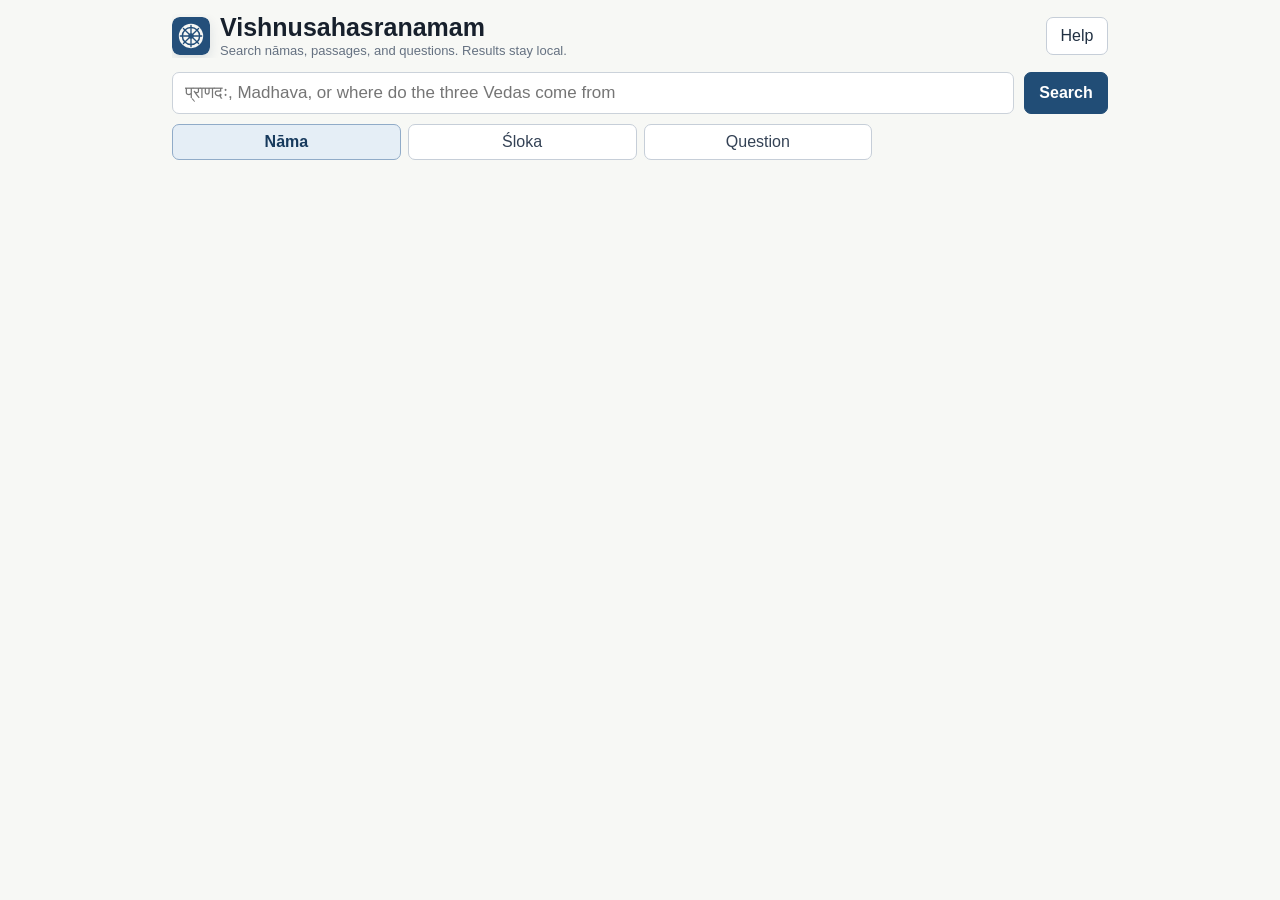
==== docs/index.html @ cf62c4d8 "Remove entry prefix from results" ====
<!doctype html>
<html lang="en">
  <head>
    <meta charset="utf-8">
    <meta name="viewport" content="width=device-width, initial-scale=1, viewport-fit=cover">
    <meta name="theme-color" content="#244f7a">
    <meta name="apple-mobile-web-app-capable" content="yes">
    <meta name="apple-mobile-web-app-title" content="Vishnu">
    <meta name="apple-mobile-web-app-status-bar-style" content="default">
    <title>Vishnusahasranamam</title>
    <link rel="manifest" href="manifest.webmanifest?v=13">
    <link rel="icon" href="icon.svg" type="image/svg+xml">
    <link rel="apple-touch-icon" href="icon.svg">
    <link rel="stylesheet" href="styles.css?v=13">
  </head>
  <body>
    <main class="app-shell">
      <header class="topbar">
        <div class="brand">
          <img class="brand-icon" src="icon.svg" alt="">
          <div>
            <h1>Vishnusahasranamam</h1>
            <p>Search nāmas, passages, and questions. Results stay local.</p>
          </div>
        </div>
        <button class="ghost-button" id="helpButton" type="button">Help</button>
      </header>

      <section class="search-panel" aria-label="Search">
        <div class="query-row">
          <input id="queryInput" autocomplete="off" autocapitalize="none" placeholder="प्राणदः, Madhava, or where do the three Vedas come from">
          <button class="primary-button" id="searchButton" type="button">Search</button>
        </div>

        <div class="mode-row" role="radiogroup" aria-label="Search mode">
          <button class="mode-button active" type="button" data-mode="entry" aria-pressed="true">Nāma</button>
          <button class="mode-button" type="button" data-mode="sloka" aria-pressed="false">Śloka</button>
          <button class="mode-button" type="button" data-mode="answer" aria-pressed="false">Question</button>
        </div>
      </section>

      <section class="result-panel" aria-label="Result">
        <div id="output" class="output" aria-live="polite"></div>
      </section>

      <footer class="actionbar">
        <button id="copyButton" type="button">Copy</button>
        <button id="clearButton" type="button">Clear</button>
        <span id="status" class="status">Loading...</span>
      </footer>
    </main>

    <dialog id="helpDialog" class="help-dialog">
      <h2>Search Options</h2>
      <dl>
        <dt>Nāma</dt>
        <dd>Best for one of the 1000 names. It returns the complete verified entry.</dd>
        <dt>Śloka</dt>
        <dd>Best for a śloka number from 1 to 108. Type 78 or śloka 78.</dd>
        <dt>Question</dt>
        <dd>Best for a simple question. It gives a short answer when the matching passage is strong enough.</dd>
      </dl>
      <button id="closeHelpButton" type="button">Close</button>
    </dialog>

    <script src="app.js?v=13"></script>
  </body>
</html>
---- docs/styles.css ----
:root {
  color-scheme: light;
  --bg: #f7f8f5;
  --ink: #17202c;
  --muted: #657181;
  --line: #cbd2da;
  --line-soft: #dce1e6;
  --panel: #ffffff;
  --accent: #214d76;
  --accent-dark: #173a5d;
  --accent-soft: #e5eef6;
  --success: #1e6f4f;
  --warning-bg: #fff5dc;
  --warning-line: #e5c36f;
}

* {
  box-sizing: border-box;
}

html,
body {
  margin: 0;
  min-height: 100%;
  overflow-x: hidden;
}

body {
  width: 100%;
  overflow-x: hidden;
  background: var(--bg);
  color: var(--ink);
  font-family: "Avenir Next", -apple-system, BlinkMacSystemFont, "Segoe UI", sans-serif;
}

button,
input {
  font: inherit;
}

.app-shell {
  width: min(980px, 100%);
  max-width: 100vw;
  min-height: 100dvh;
  margin: 0 auto;
  overflow-x: hidden;
  padding: max(14px, env(safe-area-inset-top)) 22px max(14px, env(safe-area-inset-bottom));
  display: grid;
  grid-template-rows: auto auto 1fr auto;
  gap: 12px;
}

.topbar,
.actionbar,
.query-row,
.mode-row {
  display: flex;
  align-items: center;
  gap: 10px;
}

.topbar {
  justify-content: space-between;
  padding-bottom: 2px;
}

.brand {
  display: flex;
  align-items: center;
  gap: 10px;
  min-width: 0;
  overflow: hidden;
}

.brand-icon {
  width: 38px;
  height: 38px;
  flex: 0 0 auto;
  border-radius: 8px;
  box-shadow: 0 4px 12px rgb(23 51 82 / 0.12);
}

h1 {
  margin: 0;
  color: var(--ink);
  font-size: 25px;
  line-height: 1.05;
  letter-spacing: 0;
  overflow: hidden;
  text-overflow: ellipsis;
  white-space: nowrap;
}

.brand p {
  margin: 3px 0 0;
  color: var(--muted);
  font-size: 13px;
}

.search-panel,
.result-panel {
  display: grid;
  gap: 10px;
}

.query-row {
  align-items: stretch;
}

#queryInput {
  min-width: 0;
  width: 100%;
  min-height: 42px;
  border: 1px solid var(--line);
  border-radius: 7px;
  background: var(--panel);
  color: var(--ink);
  padding: 9px 12px;
  font-family: "Arial Unicode MS", "Noto Sans Devanagari", "Devanagari Sangam MN", sans-serif;
  font-size: 17px;
}

#queryInput:focus {
  border-color: #275d8e;
  box-shadow: 0 0 0 3px rgb(39 93 142 / 0.13);
  outline: none;
}

button {
  min-height: 38px;
  border: 1px solid #c6ced8;
  border-radius: 7px;
  background: var(--panel);
  color: #213042;
  padding: 8px 13px;
  cursor: pointer;
  transition: background 140ms ease, border-color 140ms ease, color 140ms ease, box-shadow 140ms ease;
}

button:hover {
  background: #f0f3f6;
}

.primary-button {
  background: var(--accent);
  border-color: var(--accent);
  color: #ffffff;
  font-weight: 700;
  min-width: 84px;
}

.primary-button:hover {
  background: var(--accent-dark);
}

.ghost-button {
  min-width: 62px;
  padding-left: 12px;
  padding-right: 12px;
}

.mode-row {
  display: grid;
  grid-template-columns: repeat(4, minmax(0, 1fr));
  gap: 7px;
}

.mode-button {
  min-width: 0;
  min-height: 36px;
  padding: 7px 8px;
  color: #344255;
  text-align: center;
  white-space: nowrap;
}

.mode-button.active {
  background: var(--accent-soft);
  border-color: #90abc8;
  color: var(--accent-dark);
  font-weight: 700;
}

.result-panel {
  min-height: 0;
}

body:not(.has-result) .result-panel,
body:not(.has-result) .actionbar {
  display: none;
}

.output {
  min-width: 0;
  min-height: 320px;
  height: 100%;
  margin: 0;
  overflow: auto;
  border: 1px solid var(--line-soft);
  border-radius: 8px;
  background: var(--panel);
  padding: 18px;
  color: #18222f;
  font-family: "Avenir Next", -apple-system, BlinkMacSystemFont, "Segoe UI", "Noto Sans", sans-serif;
  font-size: 17px;
  line-height: 1.4;
  box-shadow: 0 4px 16px rgb(23 33 45 / 0.05);
  -webkit-text-size-adjust: 100%;
  text-size-adjust: 100%;
}

.output:empty {
  align-self: start;
  height: auto;
  min-height: 34dvh;
}

.result-heading {
  margin: 0 0 12px;
  color: #142033;
  font-size: 18px;
  font-weight: 700;
  line-height: 1.25;
}

.result-subheading {
  margin: 14px 0 7px;
  color: #142033;
  font-size: 17px;
  font-weight: 700;
  line-height: 1.3;
}

.output p {
  margin: 0 0 11px;
  max-width: 72ch;
  overflow-wrap: break-word;
}

.script-line,
.translit-line {
  margin: 0 0 6px;
  max-width: 100%;
  overflow-wrap: break-word;
  color: #17212d;
  font-family: "Arial Unicode MS", "Noto Sans Devanagari", "Devanagari Sangam MN", "Times New Roman", serif;
  font-size: 18px;
  line-height: 1.48;
}

.translit-line {
  font-size: 16px;
  color: #425066;
}

.result-bullet {
  position: relative;
  padding-left: 18px;
}

.result-bullet::before {
  content: "•";
  position: absolute;
  left: 0;
  color: var(--accent);
}

.actionbar {
  flex-wrap: wrap;
}

.status {
  margin-left: auto;
  color: var(--muted);
  font-size: 14px;
}

.status.copied {
  color: var(--success);
  font-weight: 700;
}

.help-dialog {
  width: min(560px, calc(100vw - 32px));
  border: 1px solid var(--line);
  border-radius: 10px;
  padding: 22px;
  color: var(--ink);
  box-shadow: 0 18px 55px rgb(23 33 45 / 0.24);
}

.help-dialog::backdrop {
  background: rgb(16 24 32 / 0.3);
}

.help-dialog h2 {
  margin: 0 0 14px;
  font-size: 22px;
}

.help-dialog dt {
  font-weight: 700;
  margin-top: 14px;
}

.help-dialog dd {
  margin: 4px 0 0;
  color: var(--muted);
  line-height: 1.45;
}

.help-dialog button {
  margin-top: 18px;
}

@media (max-width: 680px) {
  .app-shell {
    width: 100%;
    margin: 0;
    gap: 7px;
    padding-top: max(7px, env(safe-area-inset-top));
    padding-left: 8px;
    padding-right: 8px;
    padding-bottom: max(8px, env(safe-area-inset-bottom));
  }

  .topbar {
    display: grid;
    grid-template-columns: minmax(0, 1fr) auto;
    gap: 8px;
    align-items: center;
  }

  h1 {
    font-size: 16px;
  }

  .brand p {
    display: none;
  }

  .brand-icon {
    width: 24px;
    height: 24px;
    border-radius: 6px;
  }

  .query-row {
    display: grid;
    grid-template-columns: minmax(0, 1fr) auto;
    gap: 6px;
  }

  #queryInput {
    min-height: 34px;
    padding: 6px 9px;
    font-size: 14px;
  }

  button {
    min-height: 34px;
    font-size: 13px;
    padding-top: 6px;
    padding-bottom: 6px;
  }

  .primary-button,
  .actionbar button {
    flex: 1 1 auto;
  }

  .primary-button {
    min-width: 64px;
  }

  .ghost-button {
    min-width: 46px;
    padding-left: 8px;
    padding-right: 8px;
  }

  .mode-button {
    min-height: 32px;
    padding-left: 4px;
    padding-right: 4px;
    font-size: 12px;
  }

  .actionbar {
    display: grid;
    grid-template-columns: minmax(0, 1fr) minmax(0, 1fr);
    gap: 8px;
  }

  .actionbar button {
    min-width: 0;
    width: 100%;
  }

  .output {
    min-height: 56dvh;
    padding: 11px;
    font-size: 14px;
    line-height: 1.34;
  }

  .output:empty {
    min-height: 38dvh;
  }

  .result-heading {
    margin-bottom: 9px;
    font-size: 15px;
  }

  .result-subheading {
    margin-top: 10px;
    font-size: 14px;
  }

  .output p {
    margin-bottom: 9px;
    max-width: none;
  }

  .script-line {
    margin-bottom: 5px;
    font-size: 15px;
    line-height: 1.5;
  }

  .translit-line {
    font-size: 13px;
    line-height: 1.32;
  }

  .status {
    grid-column: 1 / -1;
    width: 100%;
    margin-left: 0;
  }
}

@media (max-width: 480px) {
  .app-shell {
    padding-left: 10px;
    padding-right: 10px;
  }

  .topbar {
    grid-template-columns: minmax(0, 1fr) auto;
    gap: 6px;
  }

  .brand {
    gap: 7px;
  }

  h1 {
    font-size: 15px;
  }

  .ghost-button {
    min-width: 42px;
    padding-left: 8px;
    padding-right: 8px;
  }

  .query-row {
    grid-template-columns: 1fr;
  }

  .primary-button {
    width: 100%;
    min-width: 0;
  }

  .mode-row {
    grid-template-columns: repeat(2, minmax(0, 1fr));
  }

  .mode-button {
    width: 100%;
    overflow: hidden;
    text-overflow: ellipsis;
  }
}
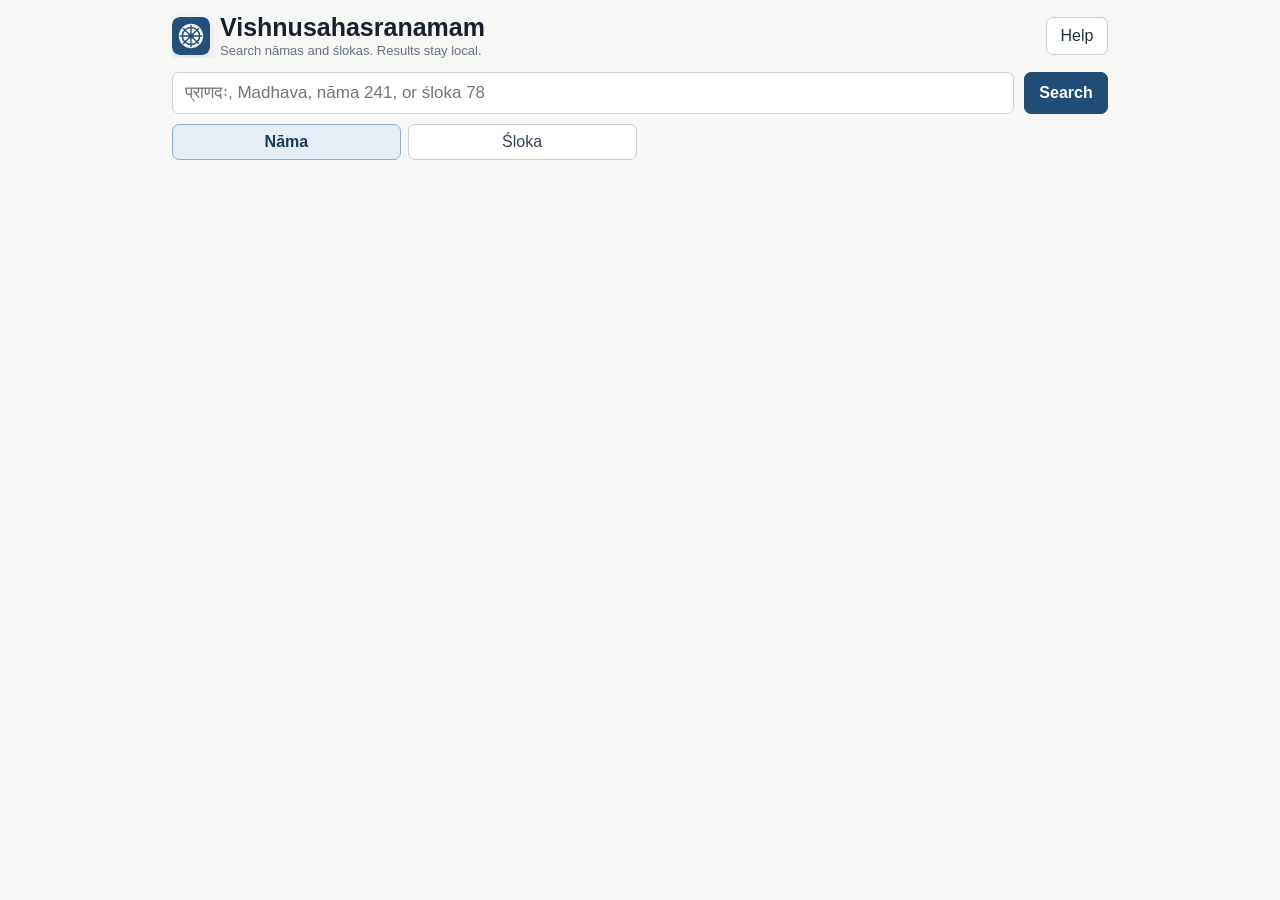
==== commit a35bd9c0: "Remove question mode from app surfaces" ====
--- a/docs/index.html
+++ b/docs/index.html
@@ -8,10 +8,10 @@
     <meta name="apple-mobile-web-app-title" content="Vishnu">
     <meta name="apple-mobile-web-app-status-bar-style" content="default">
     <title>Vishnusahasranamam</title>
-    <link rel="manifest" href="manifest.webmanifest?v=13">
+    <link rel="manifest" href="manifest.webmanifest?v=14">
     <link rel="icon" href="icon.svg" type="image/svg+xml">
     <link rel="apple-touch-icon" href="icon.svg">
-    <link rel="stylesheet" href="styles.css?v=13">
+    <link rel="stylesheet" href="styles.css?v=14">
   </head>
   <body>
     <main class="app-shell">
@@ -20,7 +20,7 @@
           <img class="brand-icon" src="icon.svg" alt="">
           <div>
             <h1>Vishnusahasranamam</h1>
-            <p>Search nāmas, passages, and questions. Results stay local.</p>
+            <p>Search nāmas and ślokas. Results stay local.</p>
           </div>
         </div>
         <button class="ghost-button" id="helpButton" type="button">Help</button>
@@ -28,14 +28,13 @@
 
       <section class="search-panel" aria-label="Search">
         <div class="query-row">
-          <input id="queryInput" autocomplete="off" autocapitalize="none" placeholder="प्राणदः, Madhava, or where do the three Vedas come from">
+          <input id="queryInput" autocomplete="off" autocapitalize="none" placeholder="प्राणदः, Madhava, nāma 241, or śloka 78">
           <button class="primary-button" id="searchButton" type="button">Search</button>
         </div>
 
         <div class="mode-row" role="radiogroup" aria-label="Search mode">
           <button class="mode-button active" type="button" data-mode="entry" aria-pressed="true">Nāma</button>
           <button class="mode-button" type="button" data-mode="sloka" aria-pressed="false">Śloka</button>
-          <button class="mode-button" type="button" data-mode="answer" aria-pressed="false">Question</button>
         </div>
       </section>
 
@@ -57,12 +56,10 @@
         <dd>Best for one of the 1000 names. It returns the complete verified entry.</dd>
         <dt>Śloka</dt>
         <dd>Best for a śloka number from 1 to 108. Type 78 or śloka 78.</dd>
-        <dt>Question</dt>
-        <dd>Best for a simple question. It gives a short answer when the matching passage is strong enough.</dd>
       </dl>
       <button id="closeHelpButton" type="button">Close</button>
     </dialog>
 
-    <script src="app.js?v=13"></script>
+    <script src="app.js?v=14"></script>
   </body>
 </html>
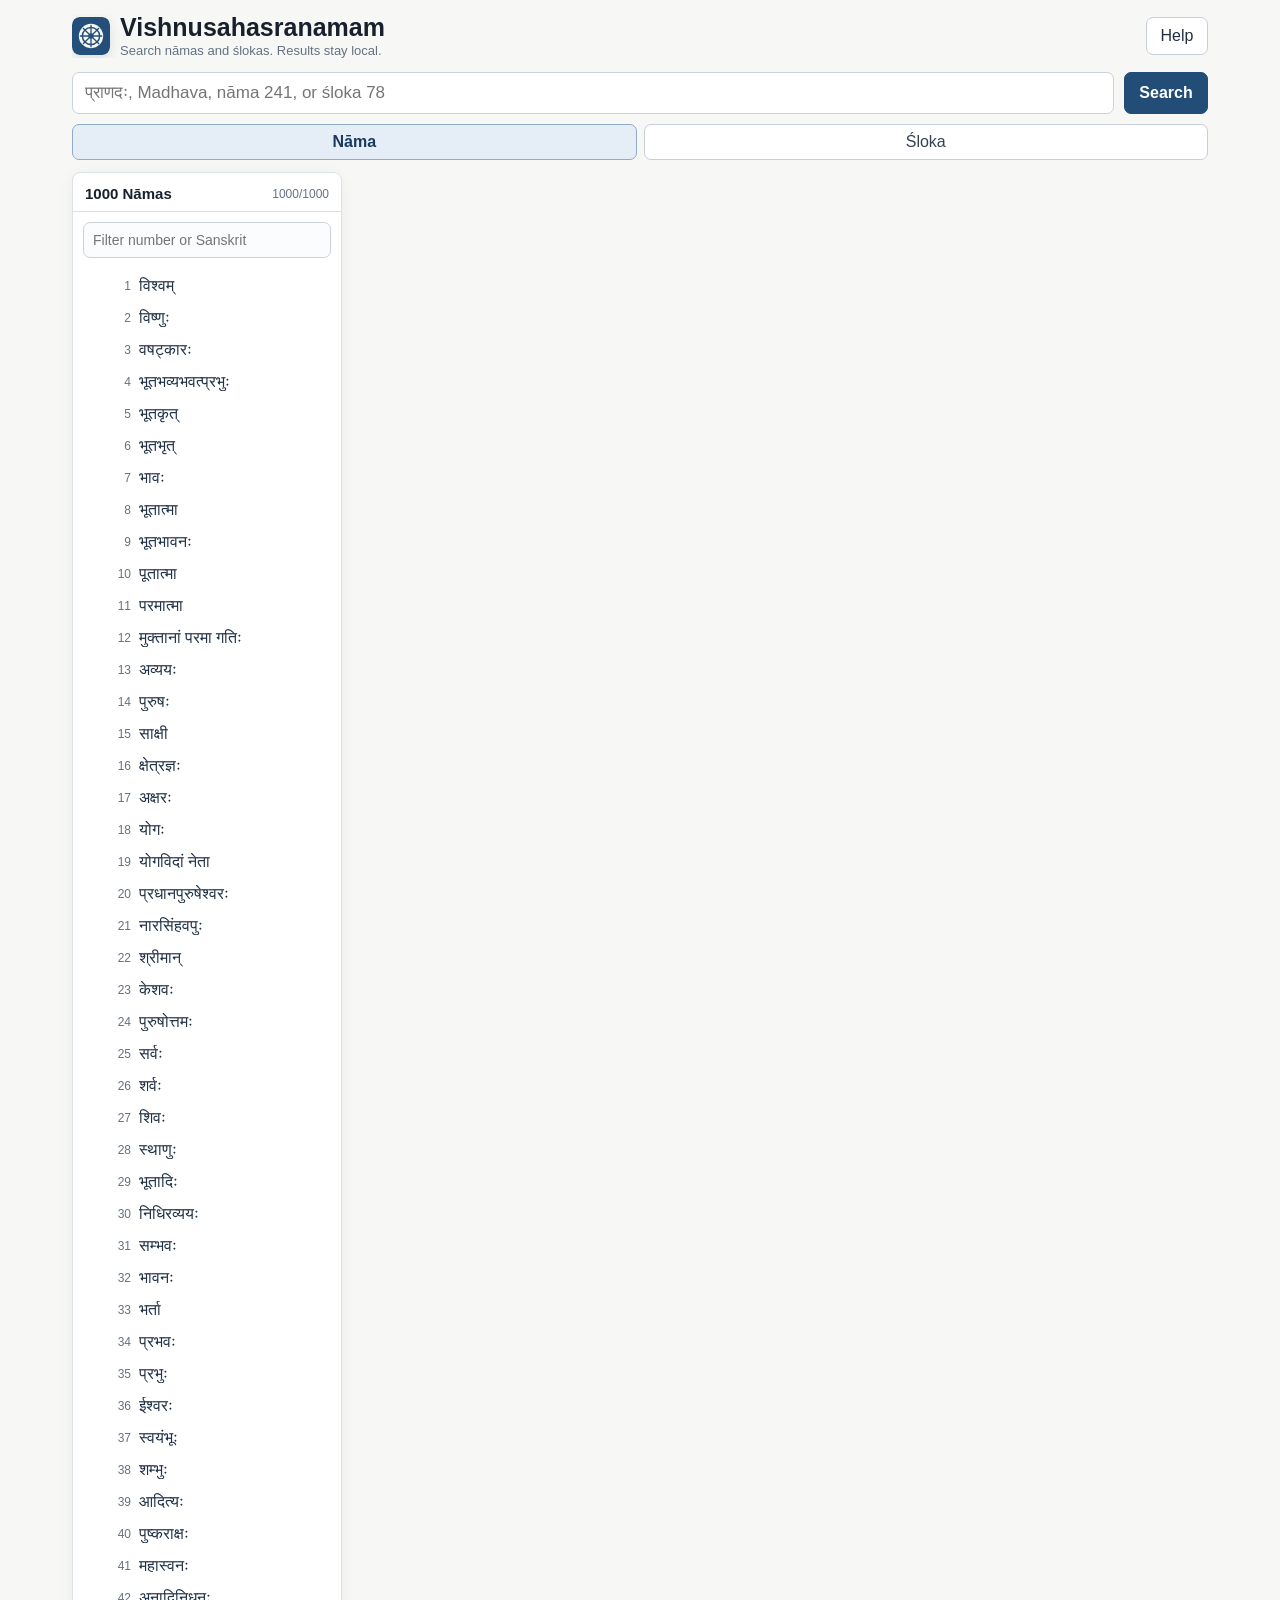
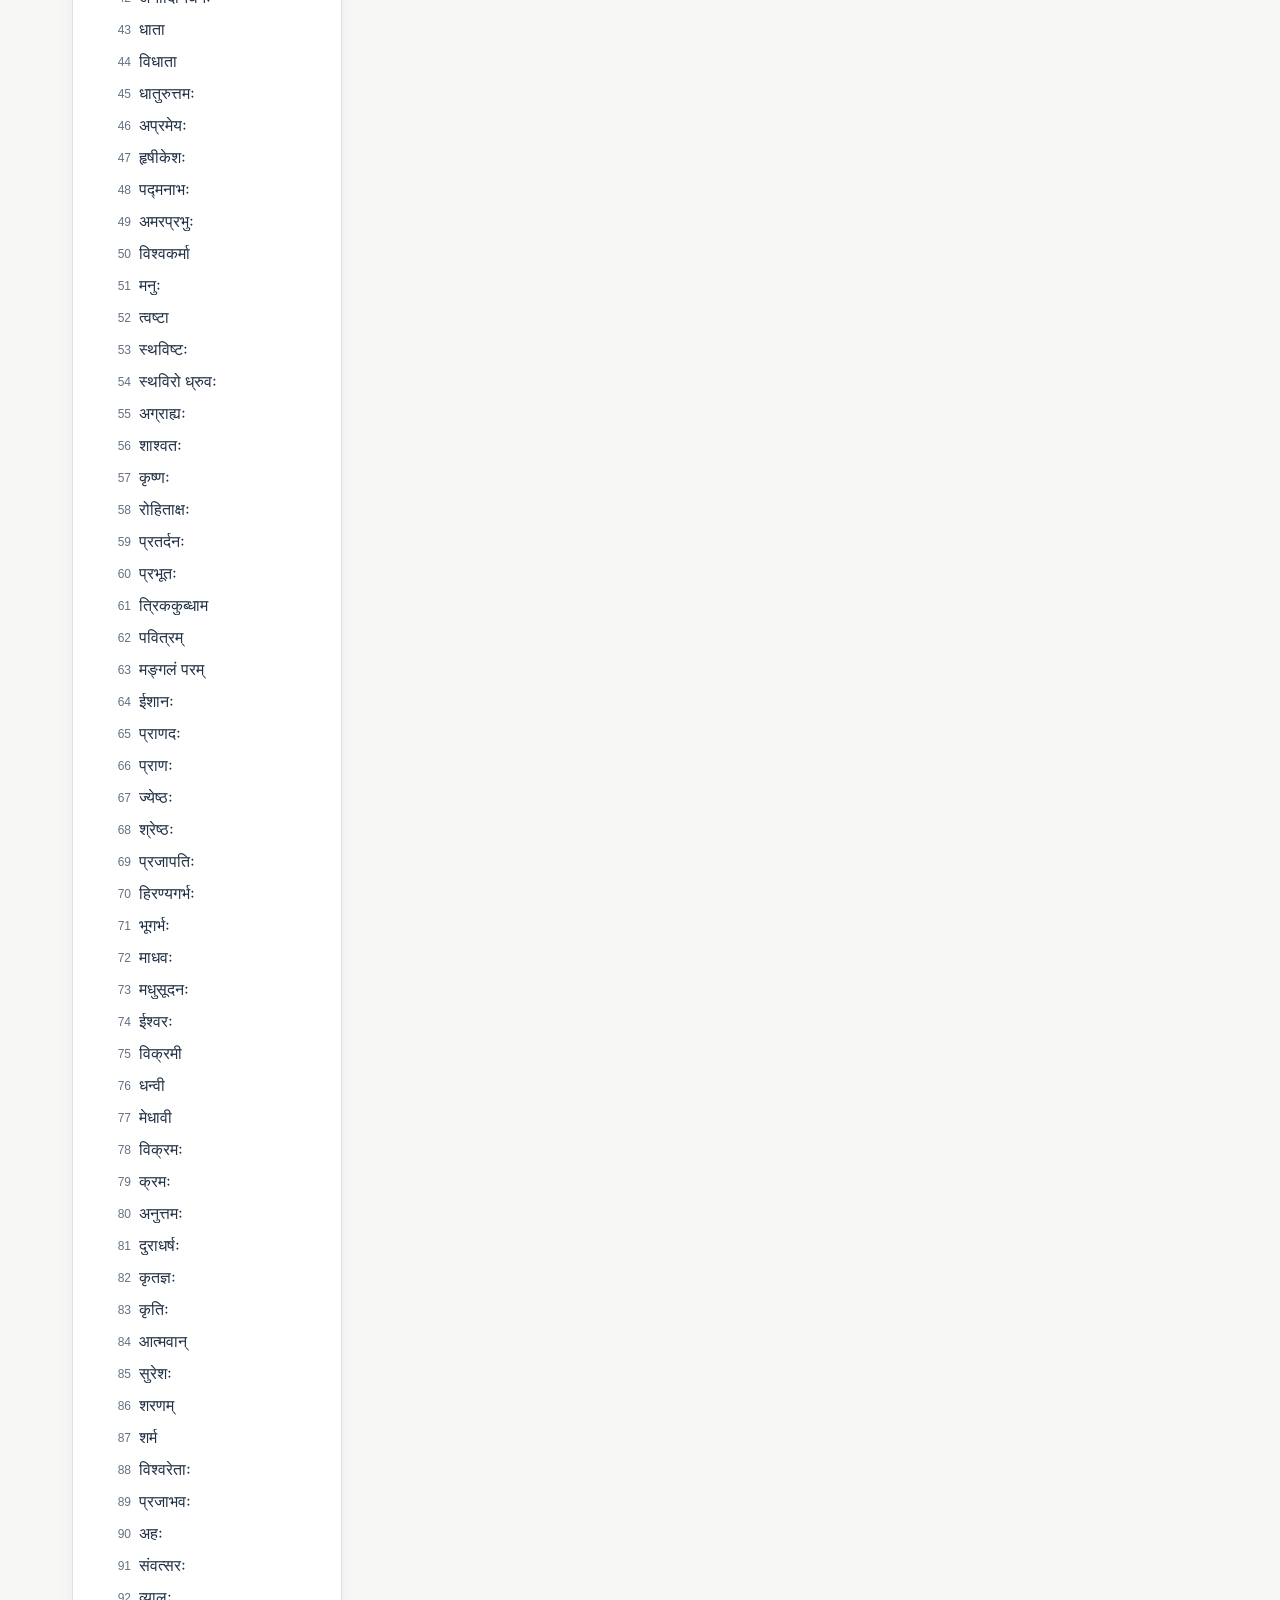
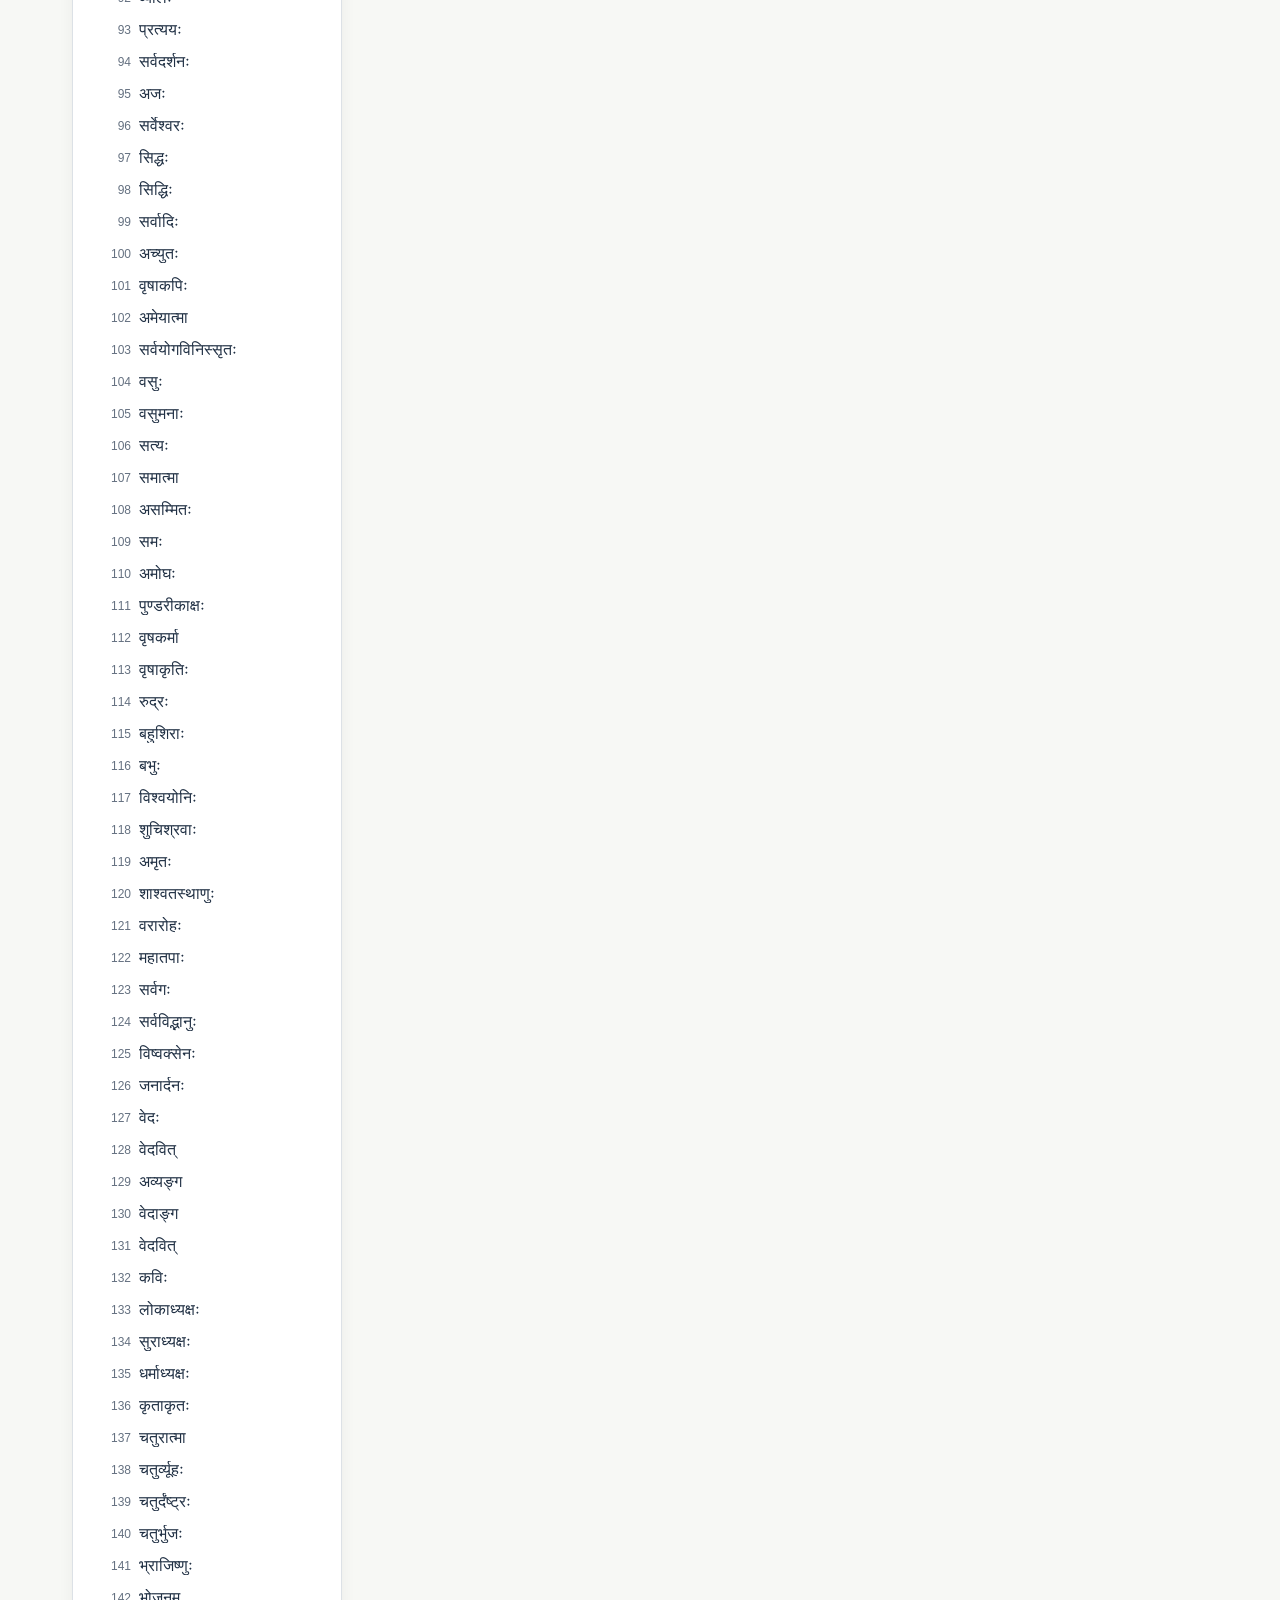
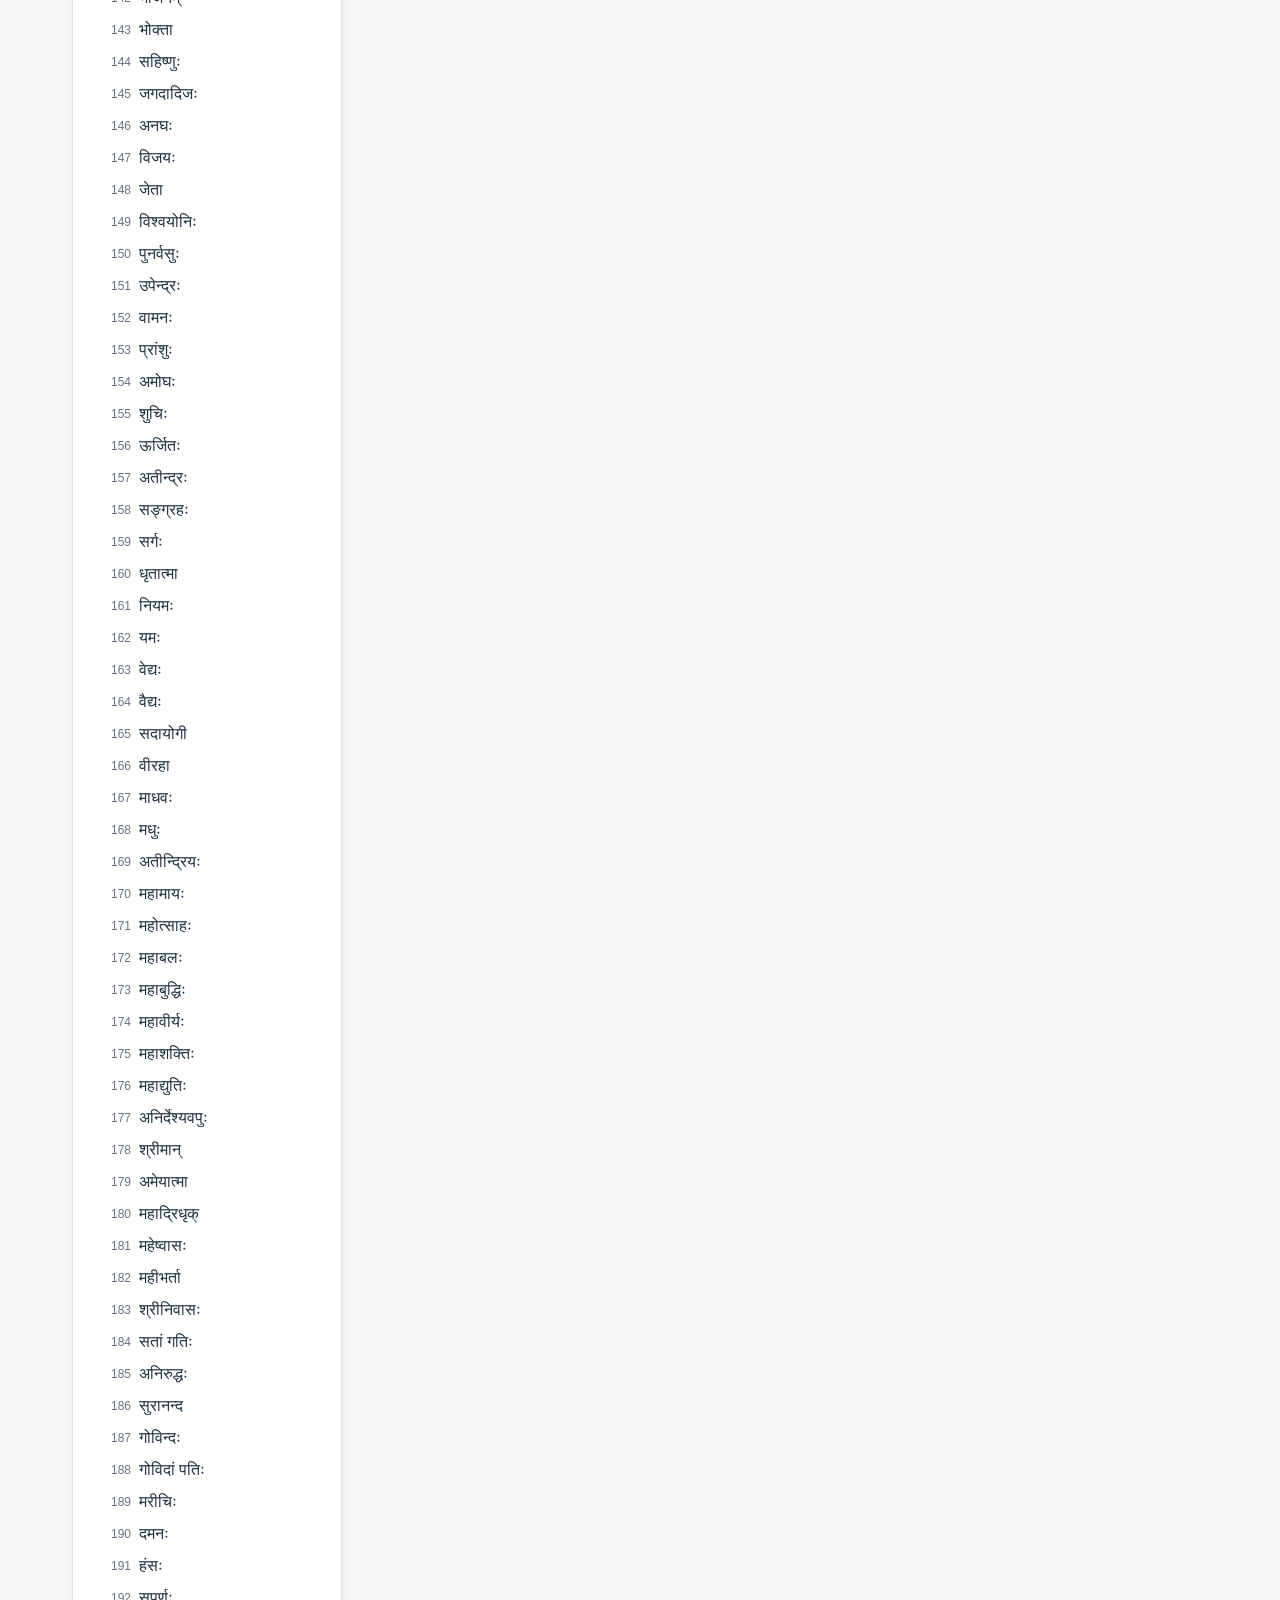
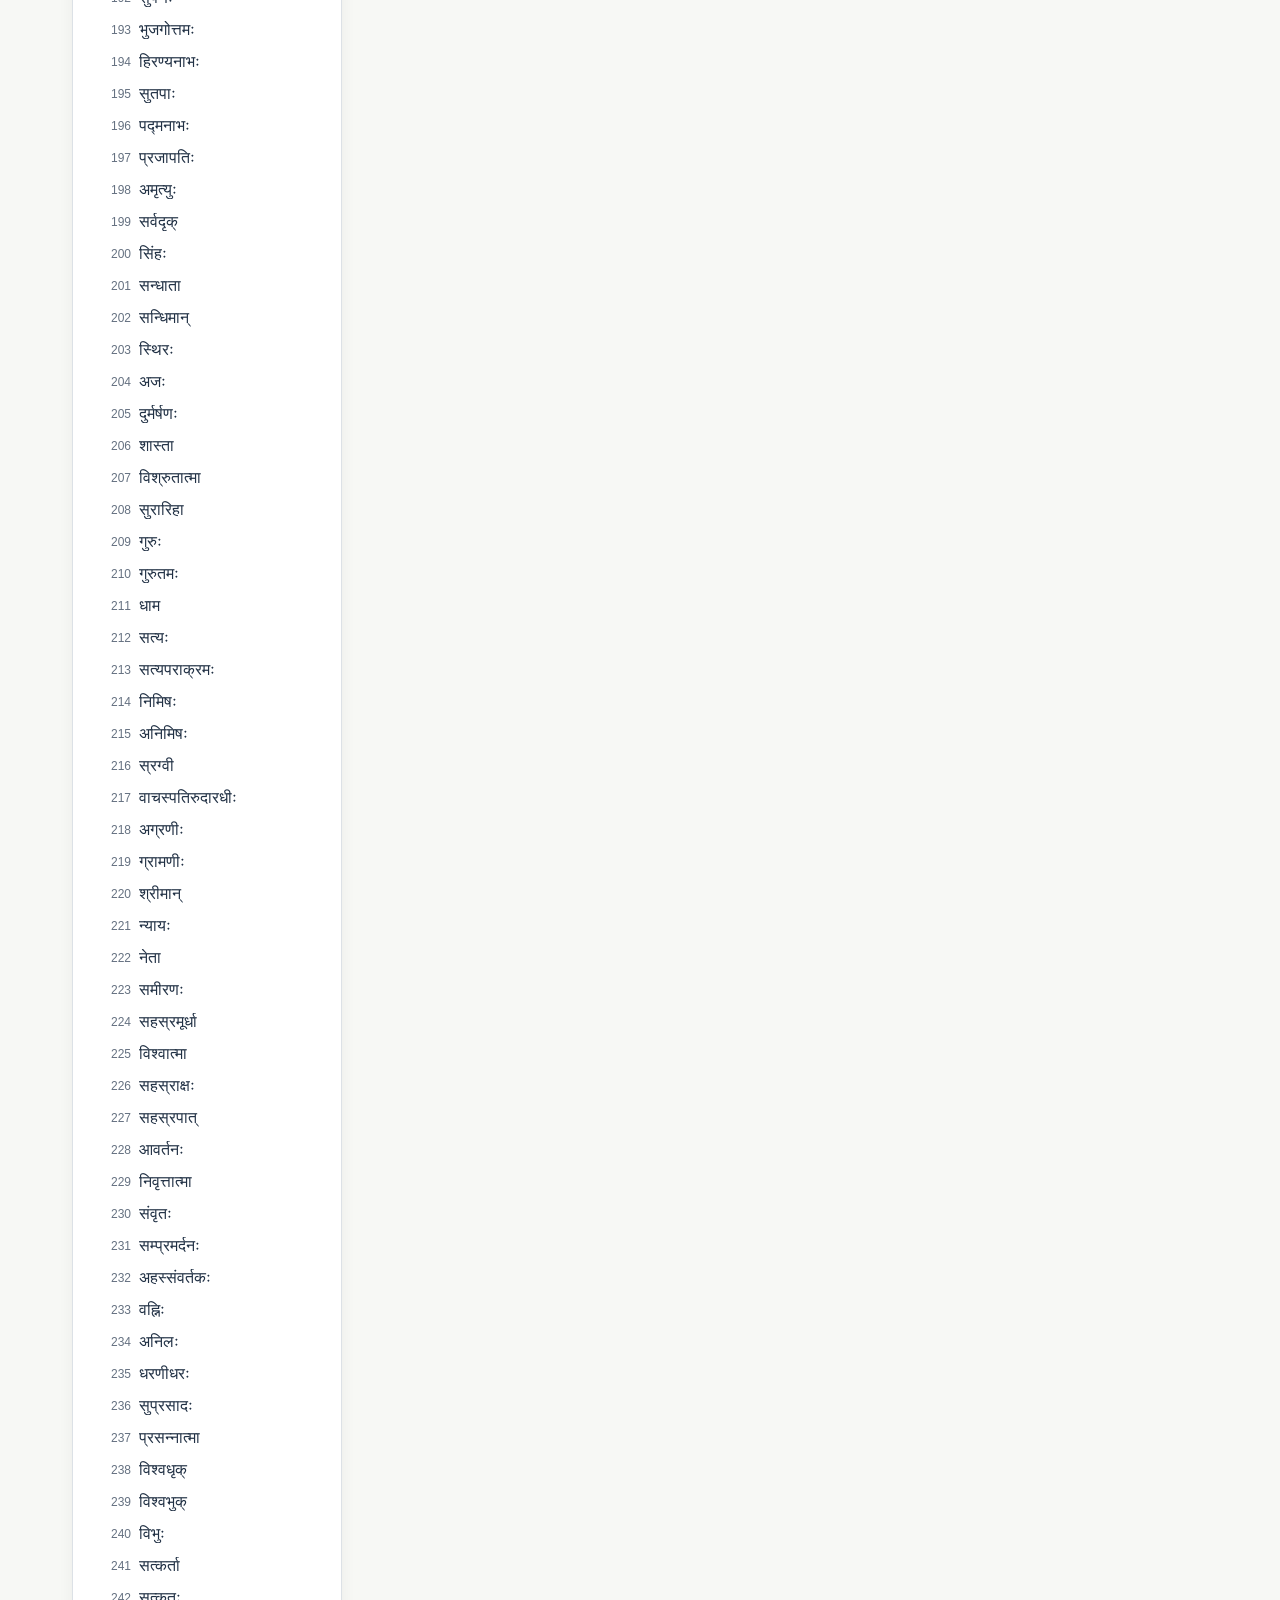
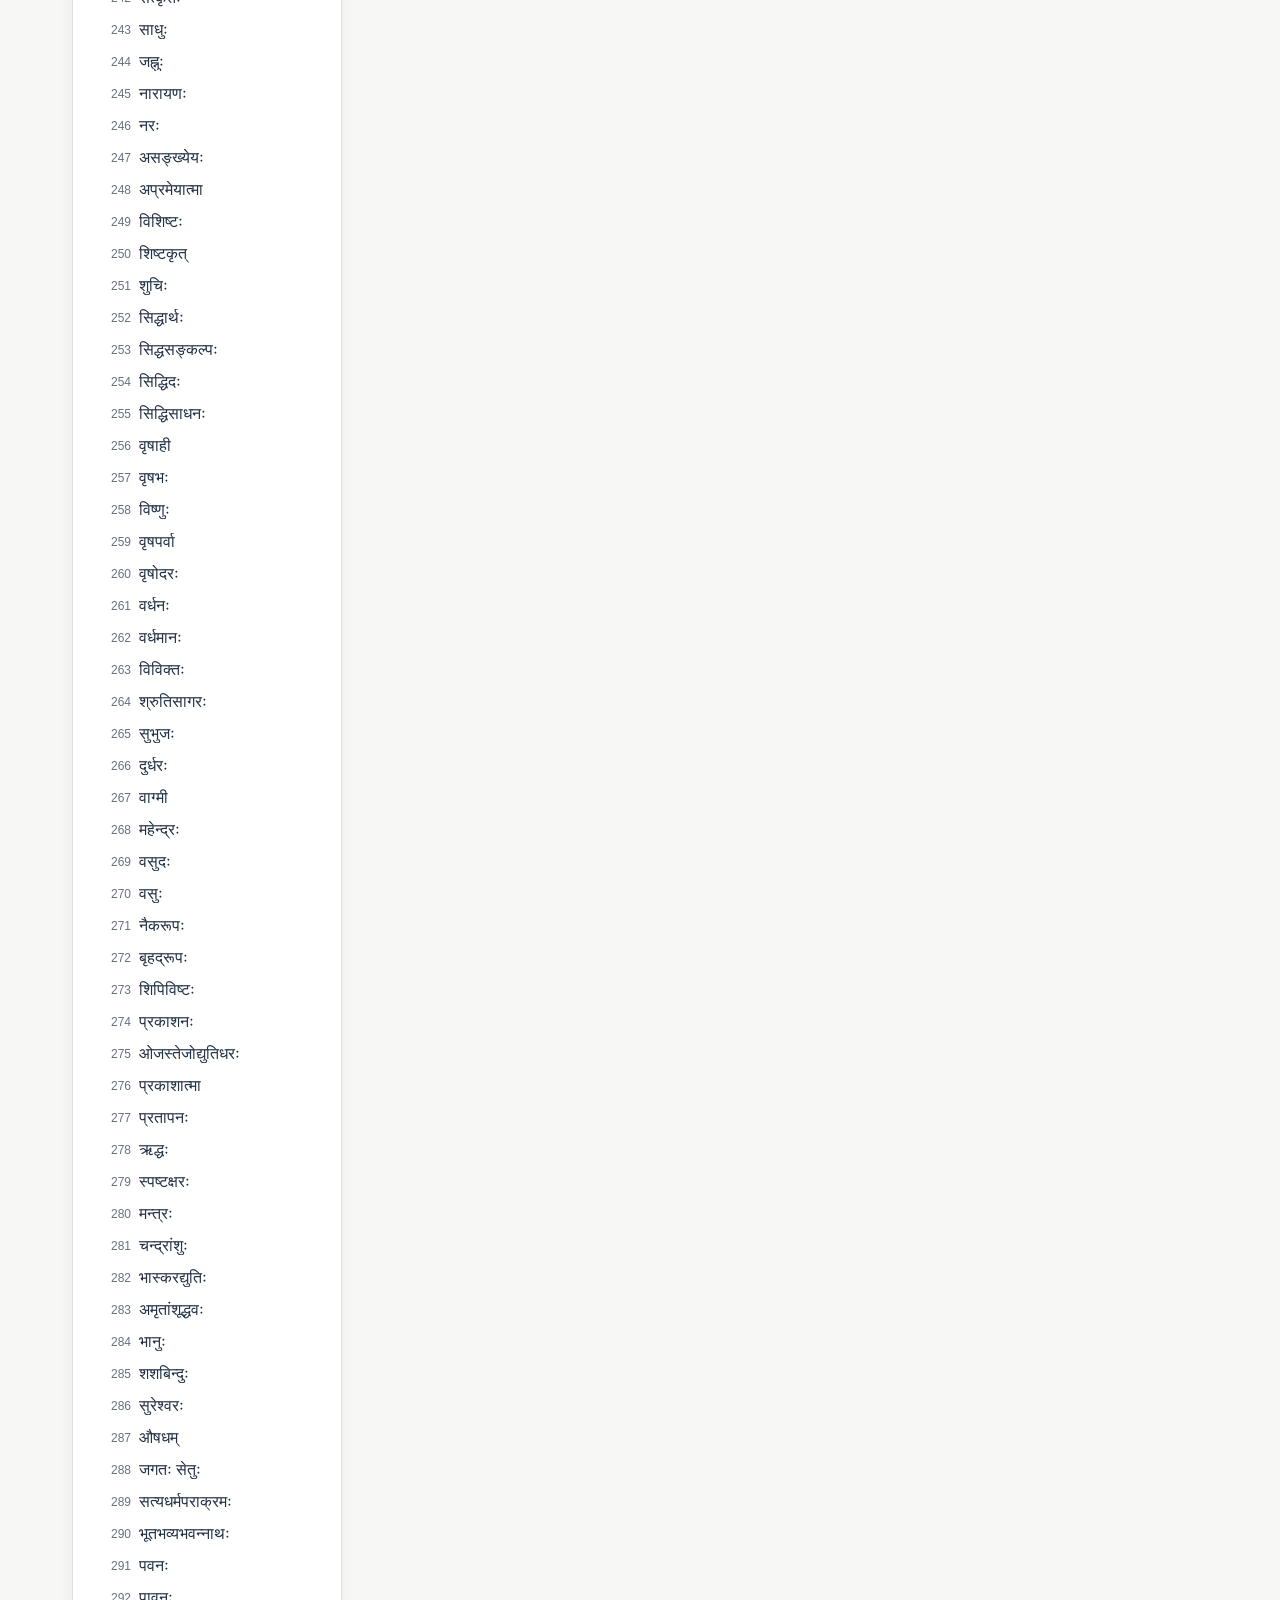
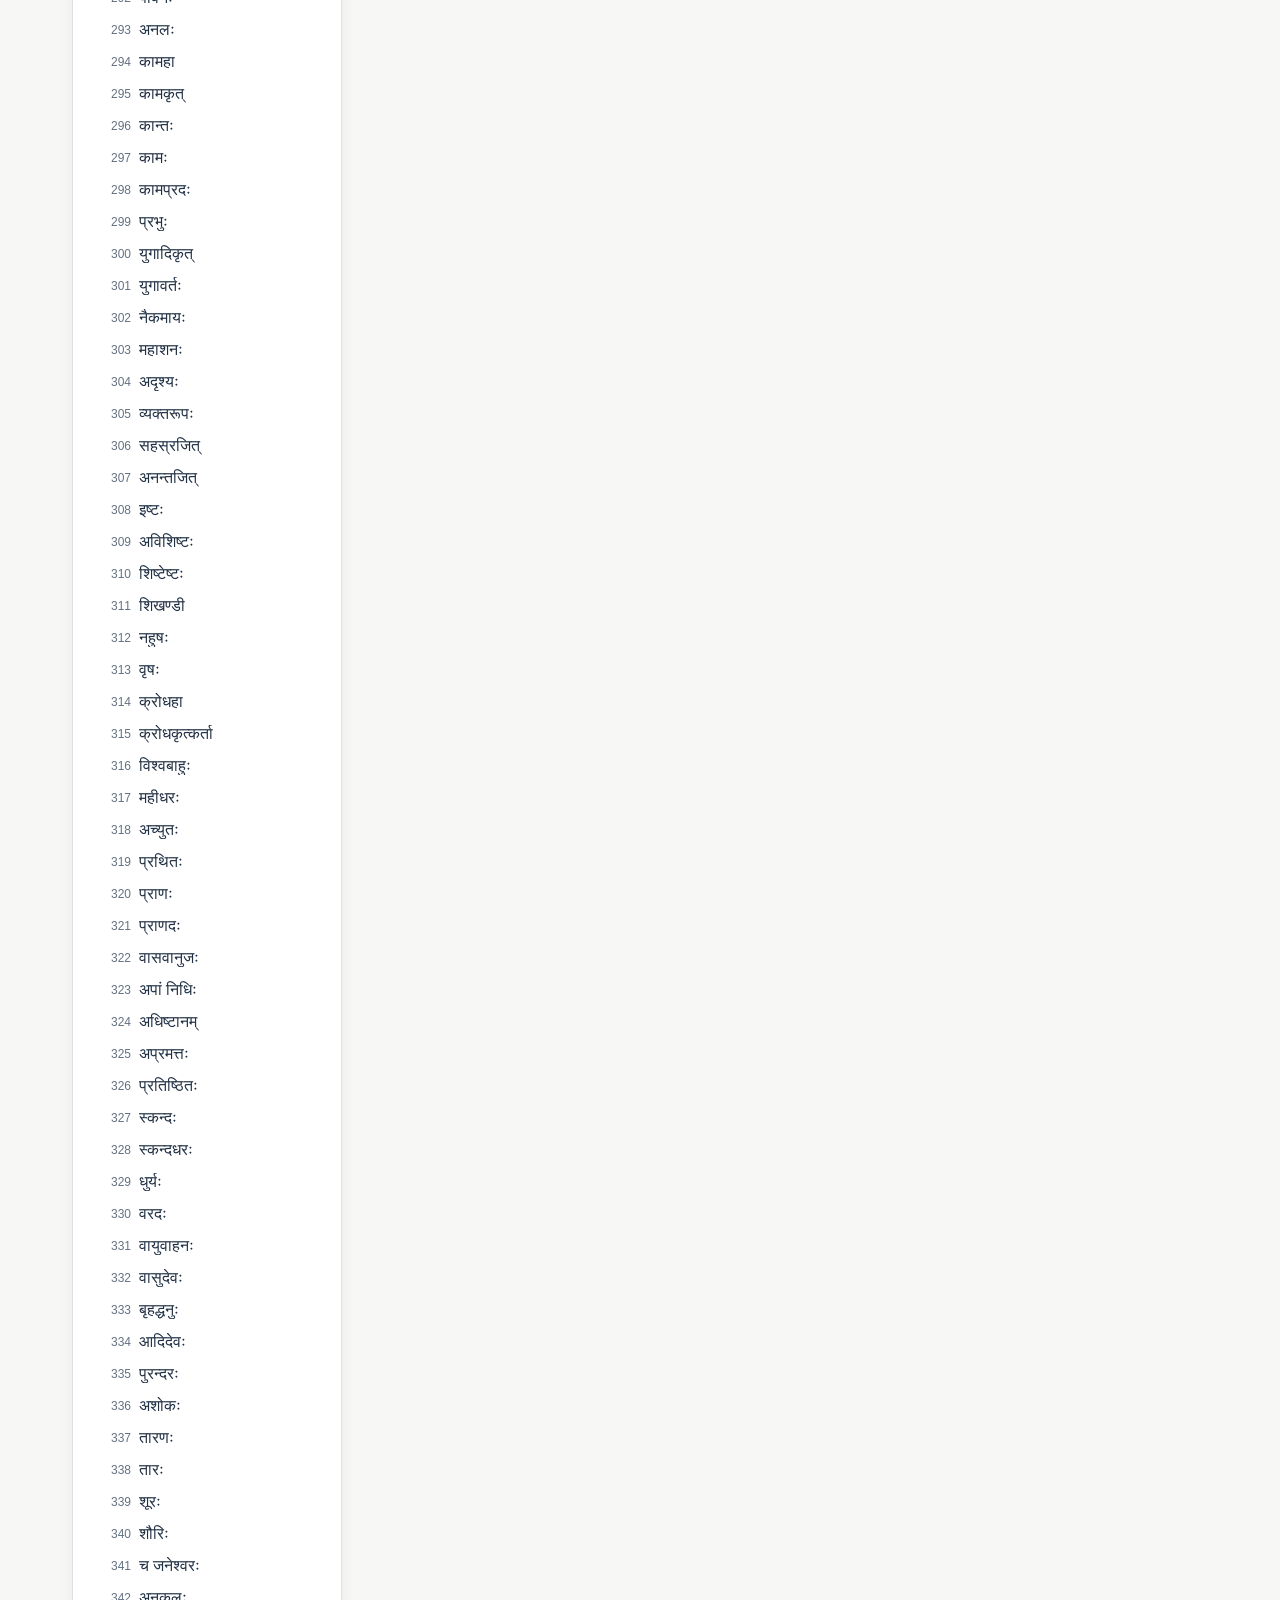
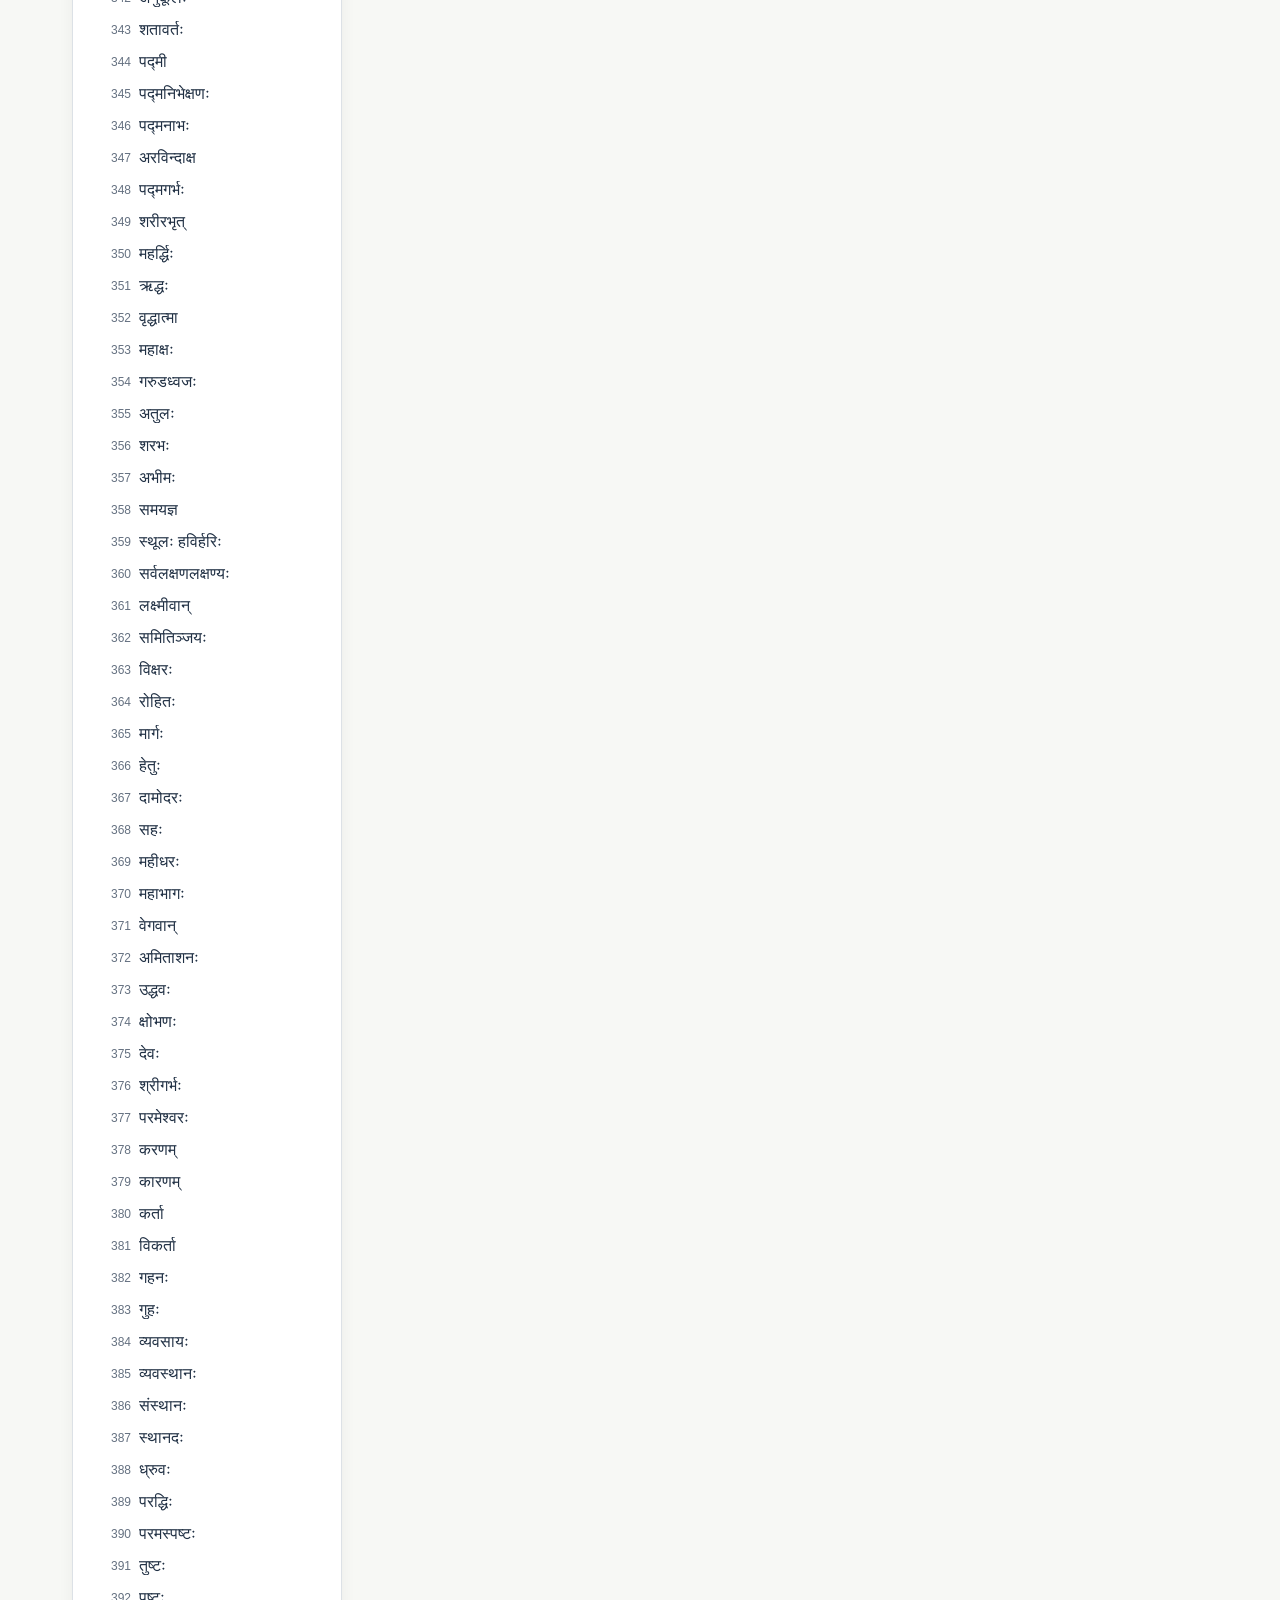
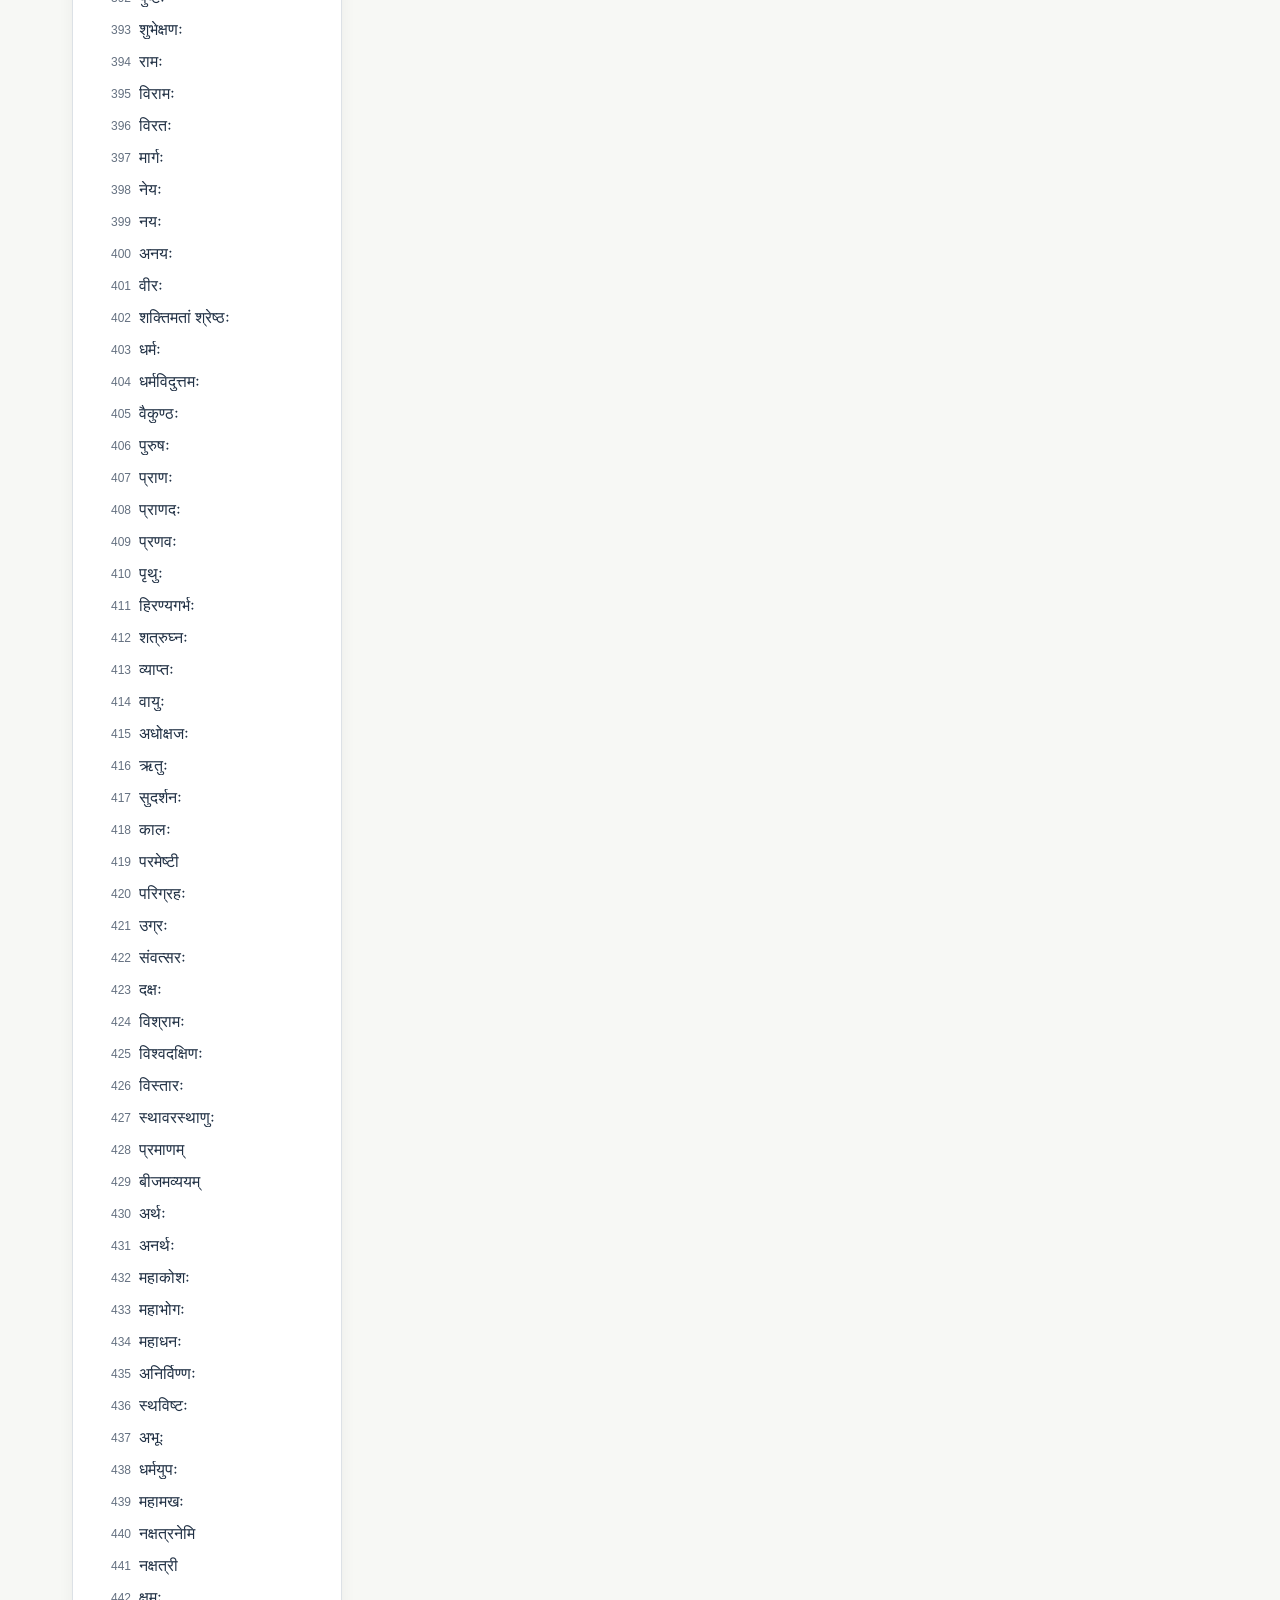
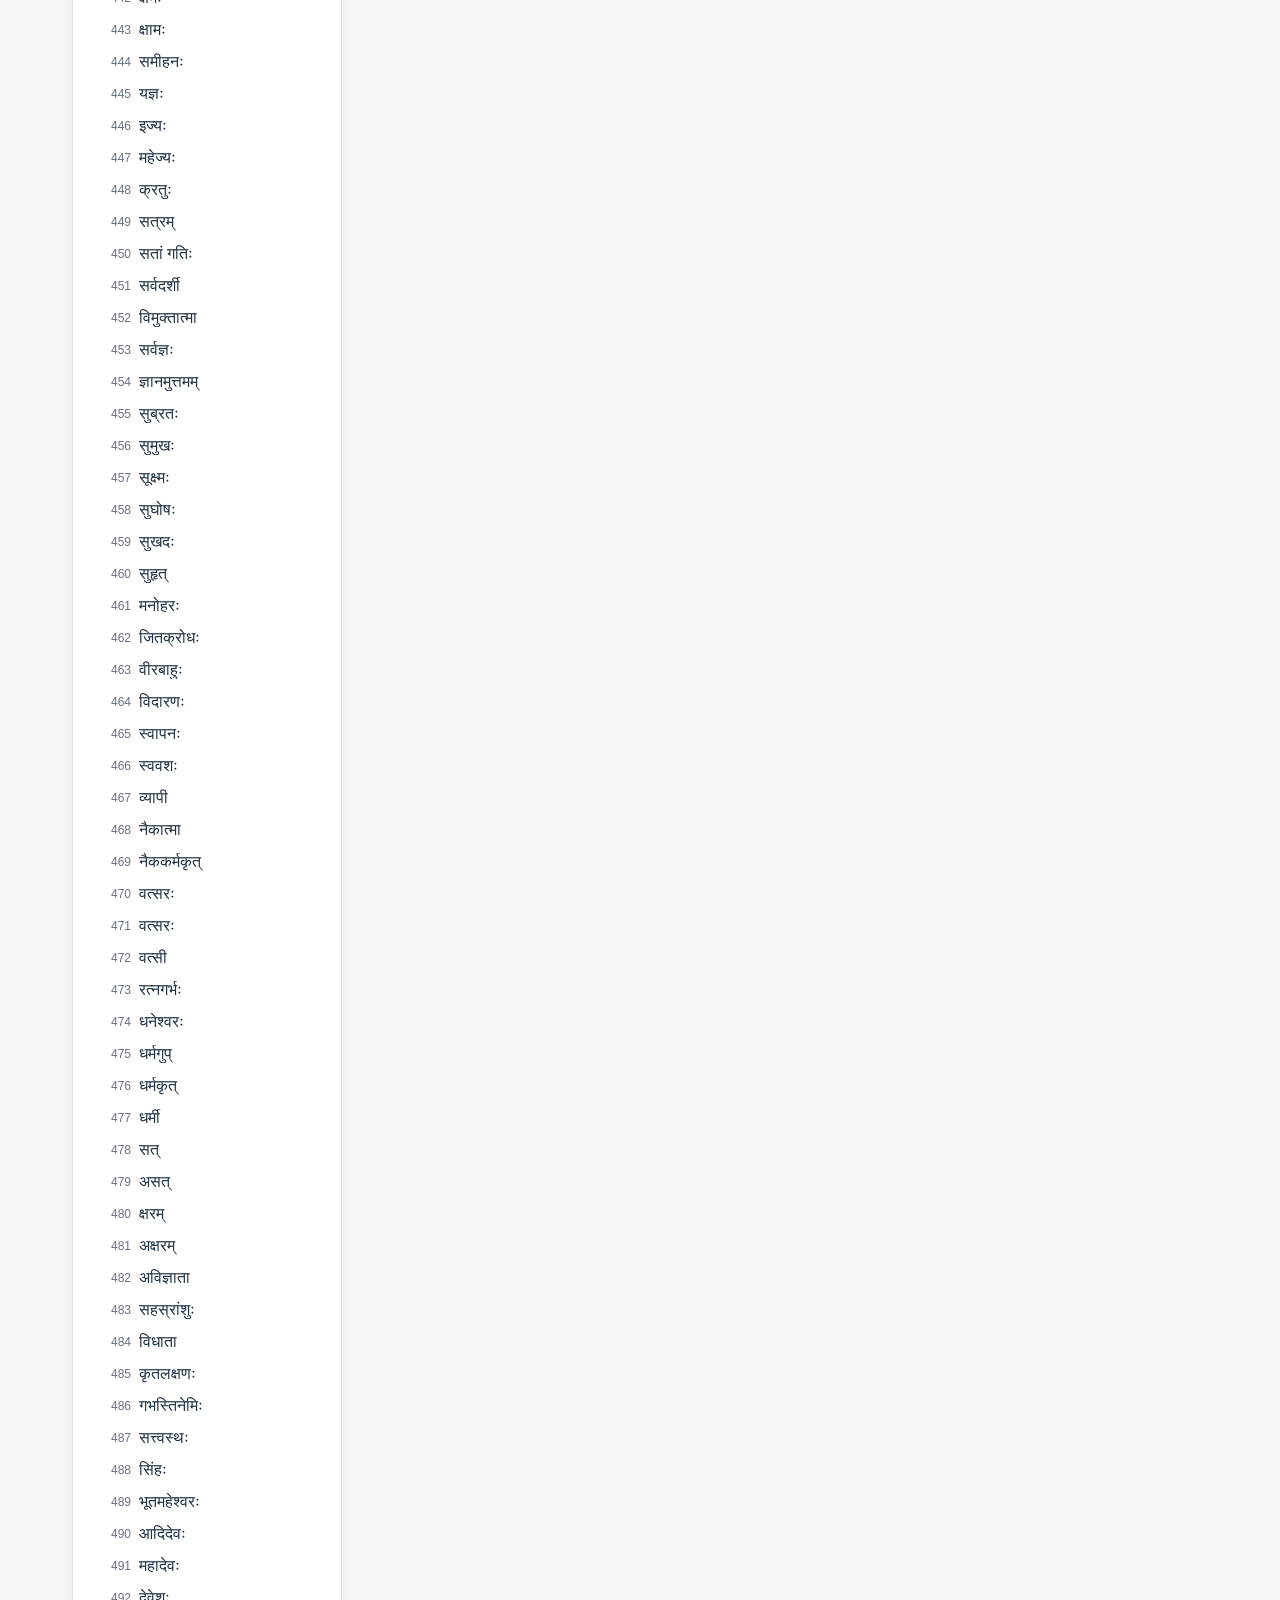
==== commit 91571981: "Add searchable nama list panel" ====
--- a/docs/index.html
+++ b/docs/index.html
@@ -8,10 +8,10 @@
     <meta name="apple-mobile-web-app-title" content="Vishnu">
     <meta name="apple-mobile-web-app-status-bar-style" content="default">
     <title>Vishnusahasranamam</title>
-    <link rel="manifest" href="manifest.webmanifest?v=14">
+    <link rel="manifest" href="manifest.webmanifest?v=15">
     <link rel="icon" href="icon.svg" type="image/svg+xml">
     <link rel="apple-touch-icon" href="icon.svg">
-    <link rel="stylesheet" href="styles.css?v=14">
+    <link rel="stylesheet" href="styles.css?v=15">
   </head>
   <body>
     <main class="app-shell">
@@ -38,8 +38,19 @@
         </div>
       </section>
 
-      <section class="result-panel" aria-label="Result">
-        <div id="output" class="output" aria-live="polite"></div>
+      <section class="content-layout" aria-label="Nāma list and result">
+        <aside class="nama-panel" aria-label="All 1000 Sanskrit nāmas">
+          <div class="nama-panel-header">
+            <h2>1000 Nāmas</h2>
+            <span id="namaCount">Loading...</span>
+          </div>
+          <input id="namaFilter" class="nama-filter" autocomplete="off" autocapitalize="none" placeholder="Filter number or Sanskrit">
+          <div id="namaList" class="nama-list" role="listbox" aria-label="All 1000 Sanskrit nāmas"></div>
+        </aside>
+
+        <section class="result-panel" aria-label="Result">
+          <div id="output" class="output" aria-live="polite"></div>
+        </section>
       </section>
 
       <footer class="actionbar">
@@ -56,10 +67,12 @@
         <dd>Best for one of the 1000 names. It returns the complete verified entry.</dd>
         <dt>Śloka</dt>
         <dd>Best for a śloka number from 1 to 108. Type 78 or śloka 78.</dd>
+        <dt>Nāma List</dt>
+        <dd>Click any Sanskrit name in the left panel to open its verified entry.</dd>
       </dl>
       <button id="closeHelpButton" type="button">Close</button>
     </dialog>
 
-    <script src="app.js?v=14"></script>
+    <script src="app.js?v=15"></script>
   </body>
 </html>
--- a/docs/styles.css
+++ b/docs/styles.css
@@ -39,7 +39,7 @@
 }
 
 .app-shell {
-  width: min(980px, 100%);
+  width: min(1180px, 100%);
   max-width: 100vw;
   min-height: 100dvh;
   margin: 0 auto;
@@ -161,7 +161,7 @@
 
 .mode-row {
   display: grid;
-  grid-template-columns: repeat(4, minmax(0, 1fr));
+  grid-template-columns: repeat(2, minmax(0, 1fr));
   gap: 7px;
 }
 
@@ -179,6 +179,116 @@
   border-color: #90abc8;
   color: var(--accent-dark);
   font-weight: 700;
+}
+
+.content-layout {
+  min-height: 0;
+  display: grid;
+  grid-template-columns: minmax(220px, 270px) minmax(0, 1fr);
+  gap: 12px;
+}
+
+.nama-panel {
+  min-height: 0;
+  overflow: hidden;
+  display: grid;
+  grid-template-rows: auto auto minmax(0, 1fr);
+  border: 1px solid var(--line-soft);
+  border-radius: 8px;
+  background: var(--panel);
+  box-shadow: 0 4px 16px rgb(23 33 45 / 0.05);
+}
+
+.nama-panel-header {
+  display: flex;
+  align-items: center;
+  justify-content: space-between;
+  gap: 8px;
+  padding: 12px 12px 8px;
+  border-bottom: 1px solid var(--line-soft);
+}
+
+.nama-panel-header h2 {
+  margin: 0;
+  font-size: 15px;
+  line-height: 1.2;
+}
+
+#namaCount {
+  color: var(--muted);
+  font-size: 12px;
+  font-variant-numeric: tabular-nums;
+}
+
+#namaCount.warning {
+  color: #9a5d00;
+  font-weight: 700;
+}
+
+.nama-filter {
+  width: calc(100% - 20px);
+  min-height: 36px;
+  margin: 10px 10px 6px;
+  border: 1px solid var(--line);
+  border-radius: 7px;
+  background: #fbfcfd;
+  color: var(--ink);
+  padding: 7px 9px;
+  font-family: "Arial Unicode MS", "Noto Sans Devanagari", "Devanagari Sangam MN", sans-serif;
+  font-size: 14px;
+}
+
+.nama-filter:focus {
+  border-color: #275d8e;
+  box-shadow: 0 0 0 3px rgb(39 93 142 / 0.13);
+  outline: none;
+}
+
+.nama-list {
+  min-height: 0;
+  overflow: auto;
+  padding: 6px;
+}
+
+.nama-list-item {
+  width: 100%;
+  min-height: 32px;
+  display: grid;
+  grid-template-columns: 44px minmax(0, 1fr);
+  align-items: center;
+  gap: 8px;
+  border: 0;
+  border-radius: 6px;
+  background: transparent;
+  padding: 6px 8px;
+  color: #203044;
+  text-align: left;
+}
+
+.nama-list-item:hover {
+  background: #f0f4f7;
+}
+
+.nama-list-item.active {
+  background: var(--accent-soft);
+  color: var(--accent-dark);
+  font-weight: 700;
+}
+
+.nama-number {
+  color: var(--muted);
+  font-size: 12px;
+  font-variant-numeric: tabular-nums;
+  text-align: right;
+}
+
+.nama-name {
+  min-width: 0;
+  overflow: hidden;
+  text-overflow: ellipsis;
+  white-space: nowrap;
+  font-family: "Arial Unicode MS", "Noto Sans Devanagari", "Devanagari Sangam MN", serif;
+  font-size: 16px;
 }
 
 .result-panel {
@@ -386,6 +496,43 @@
     font-size: 12px;
   }
 
+  .content-layout {
+    grid-template-columns: 1fr;
+    gap: 8px;
+  }
+
+  .nama-panel {
+    max-height: 34dvh;
+  }
+
+  .nama-panel-header {
+    padding: 9px 10px 6px;
+  }
+
+  .nama-filter {
+    min-height: 34px;
+    margin: 8px 10px 5px;
+    font-size: 13px;
+  }
+
+  .nama-panel-header h2 {
+    font-size: 14px;
+  }
+
+  .nama-list {
+    max-height: 27dvh;
+  }
+
+  .nama-list-item {
+    min-height: 34px;
+    grid-template-columns: 40px minmax(0, 1fr);
+    padding: 5px 7px;
+  }
+
+  .nama-name {
+    font-size: 15px;
+  }
+
   .actionbar {
     display: grid;
     grid-template-columns: minmax(0, 1fr) minmax(0, 1fr);
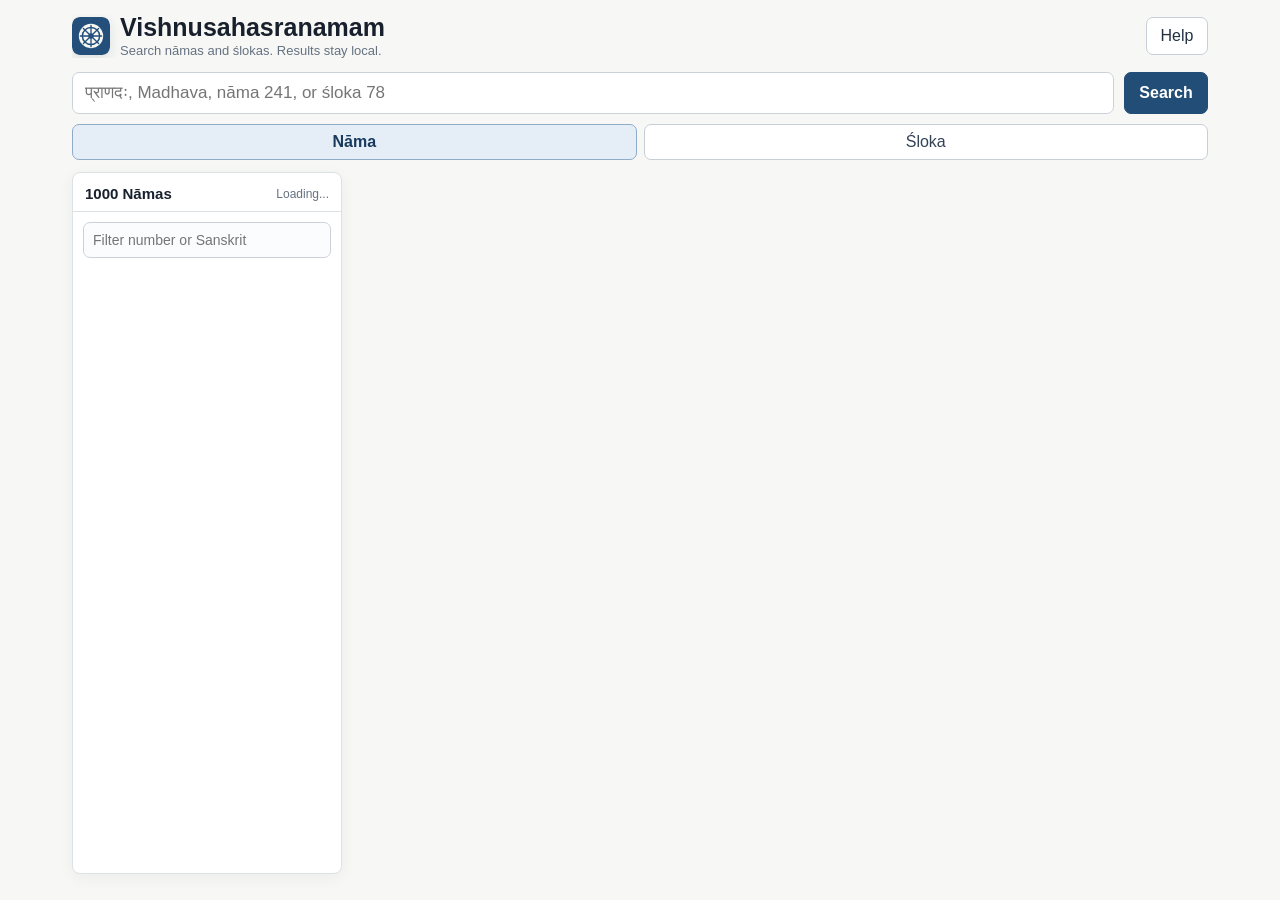
==== commit f5afd95f: "Fix sentence splitter artifacts in all 1000 nāma entries - Guard i.e., etc., and citation abbreviati" ====
--- a/docs/index.html
+++ b/docs/index.html
@@ -8,10 +8,10 @@
     <meta name="apple-mobile-web-app-title" content="Vishnu">
     <meta name="apple-mobile-web-app-status-bar-style" content="default">
     <title>Vishnusahasranamam</title>
-    <link rel="manifest" href="manifest.webmanifest?v=15">
+    <link rel="manifest" href="manifest.webmanifest?v=16">
     <link rel="icon" href="icon.svg" type="image/svg+xml">
     <link rel="apple-touch-icon" href="icon.svg">
-    <link rel="stylesheet" href="styles.css?v=15">
+    <link rel="stylesheet" href="styles.css?v=19">
   </head>
   <body>
     <main class="app-shell">
@@ -73,6 +73,6 @@
       <button id="closeHelpButton" type="button">Close</button>
     </dialog>
 
-    <script src="app.js?v=15"></script>
+    <script src="app.js?v=19"></script>
   </body>
 </html>
--- a/docs/styles.css
+++ b/docs/styles.css
@@ -363,6 +363,13 @@
   color: #425066;
 }
 
+.result-legend {
+  margin-top: 14px;
+  font-size: 12px;
+  color: var(--muted);
+  letter-spacing: 0.01em;
+}
+
 .result-bullet {
   position: relative;
   padding-left: 18px;
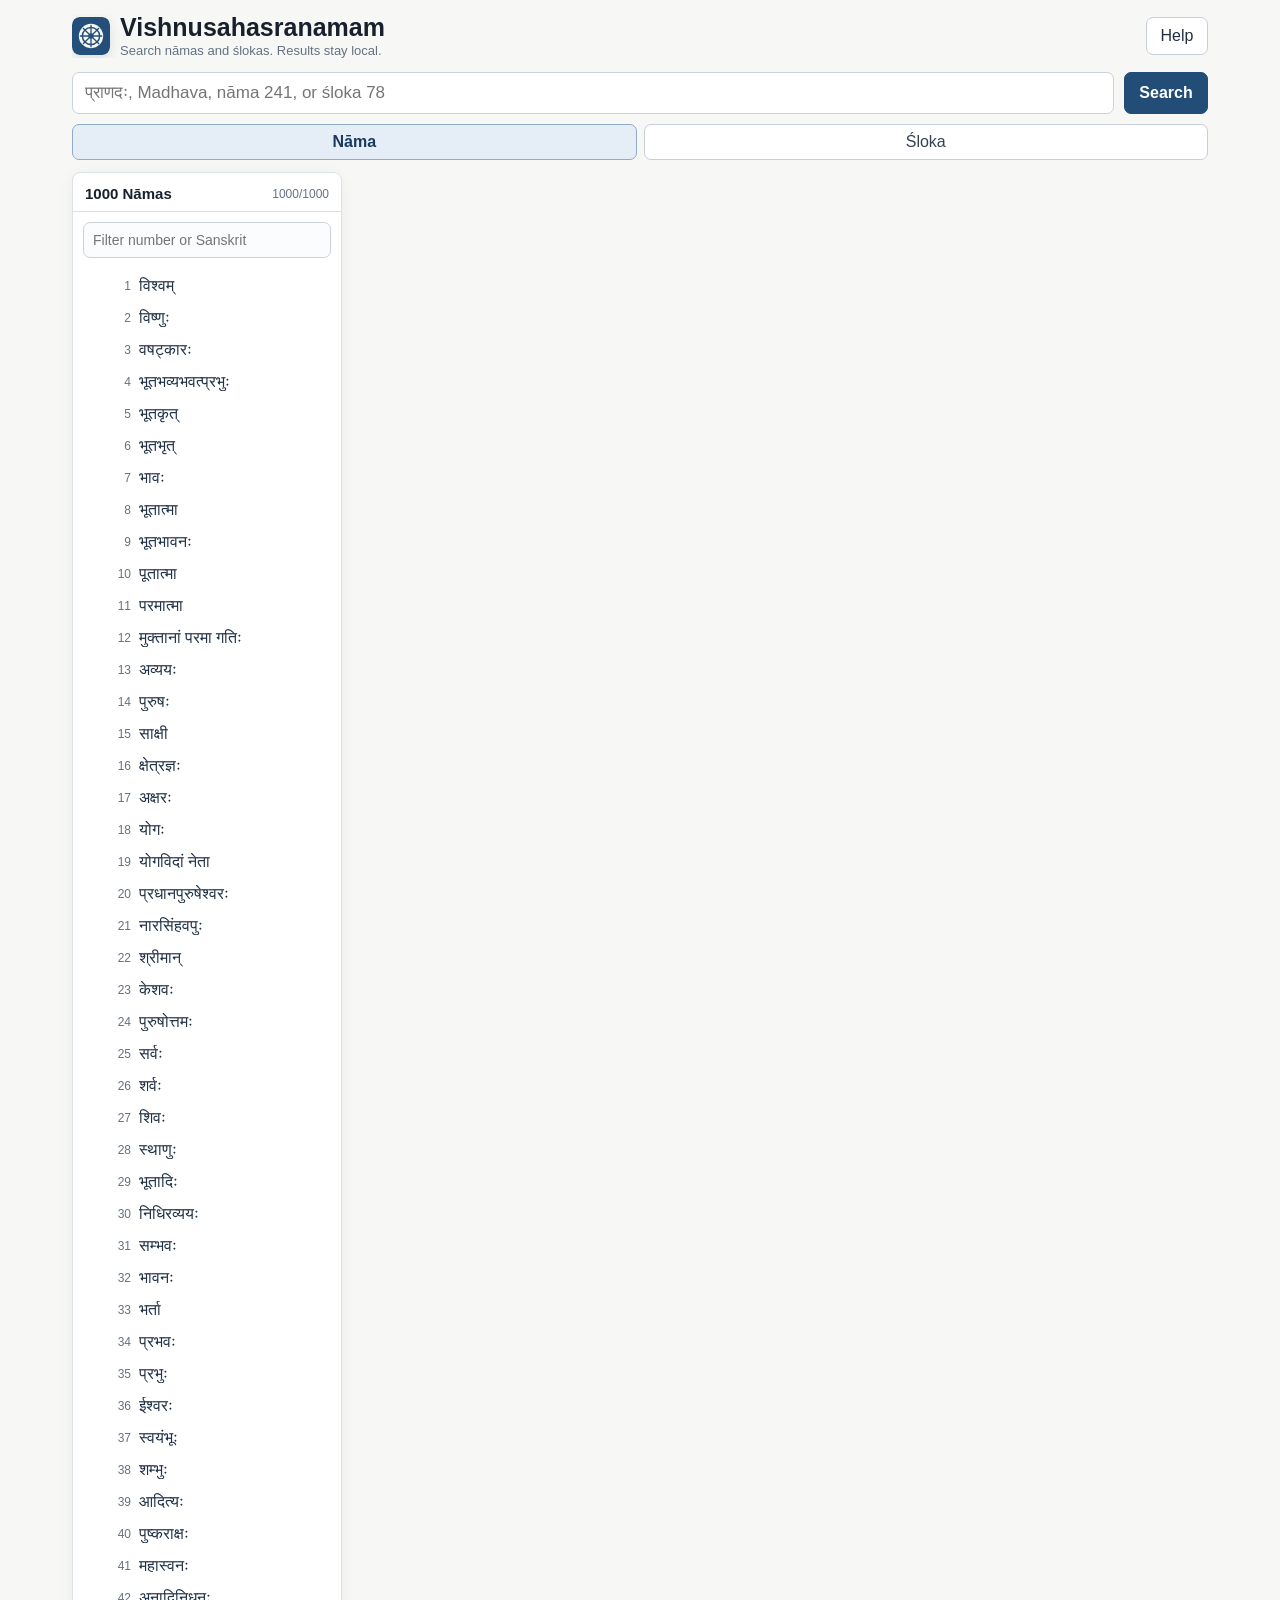
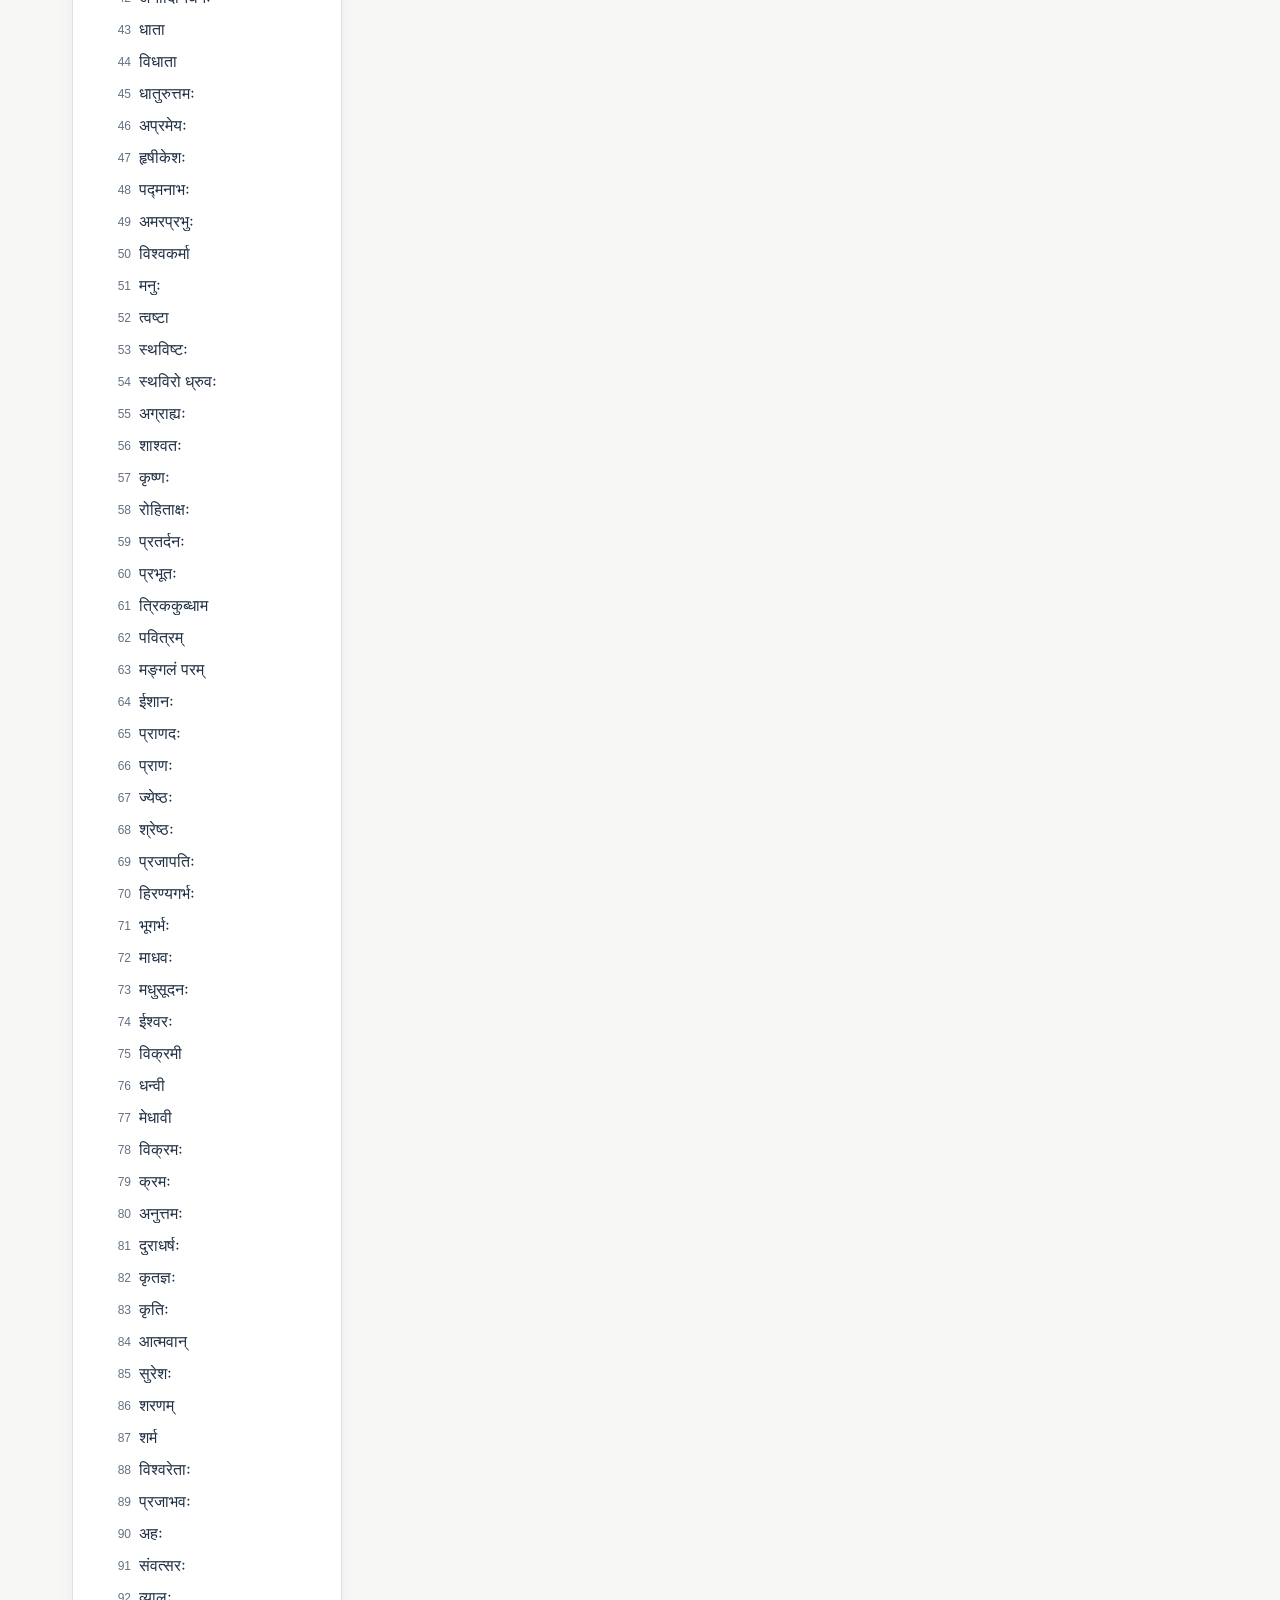
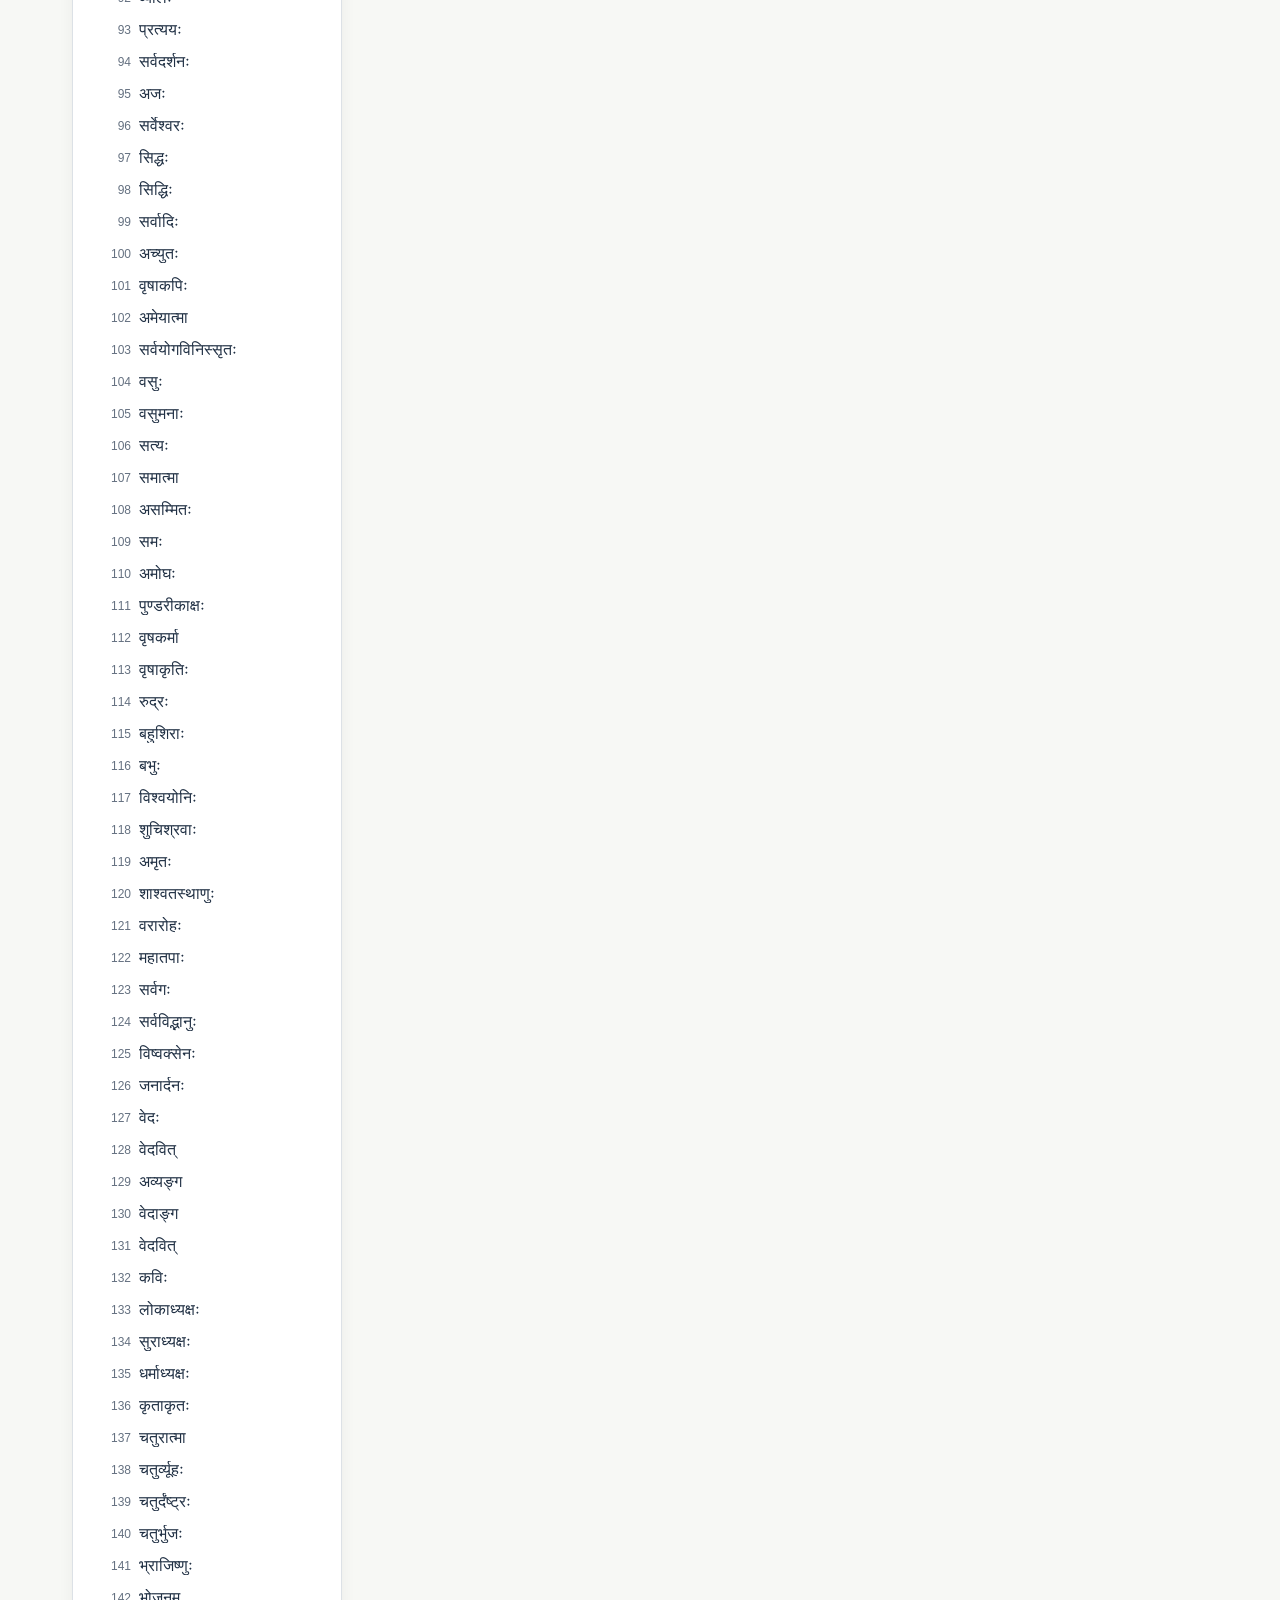
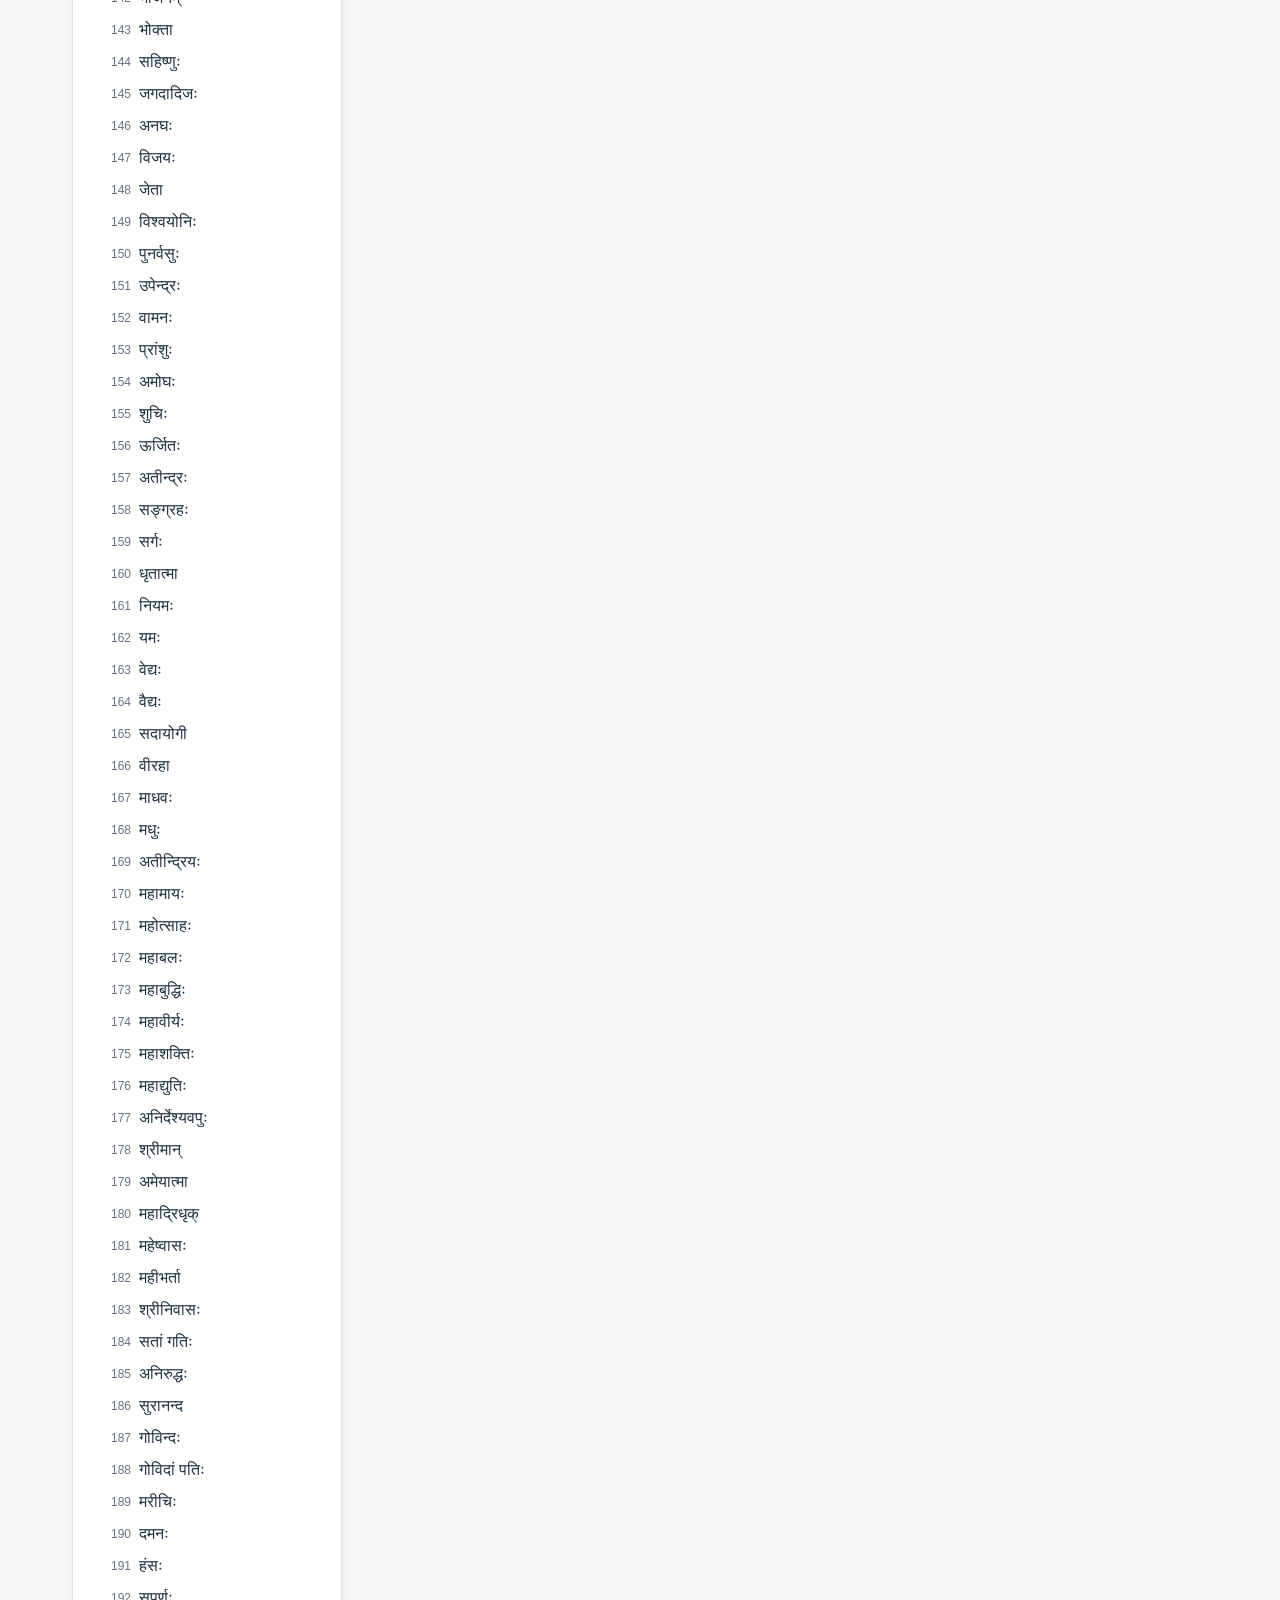
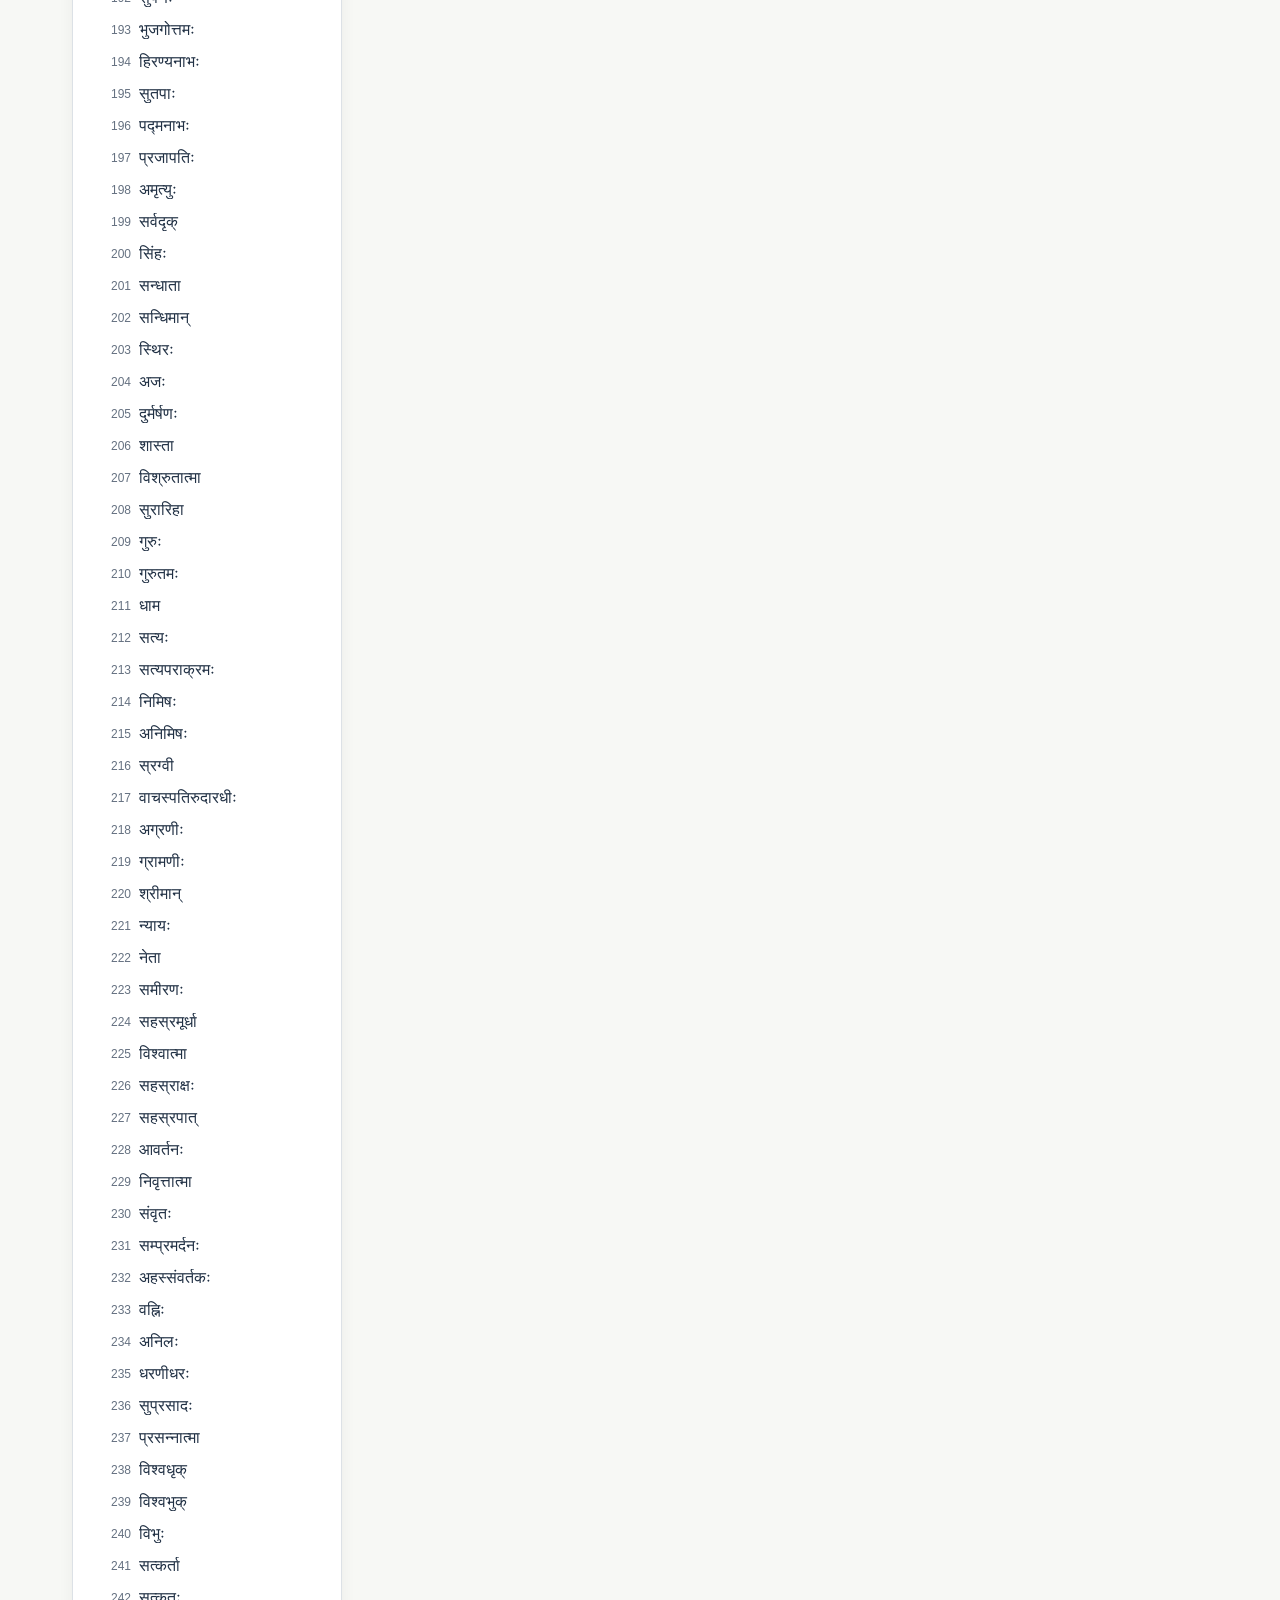
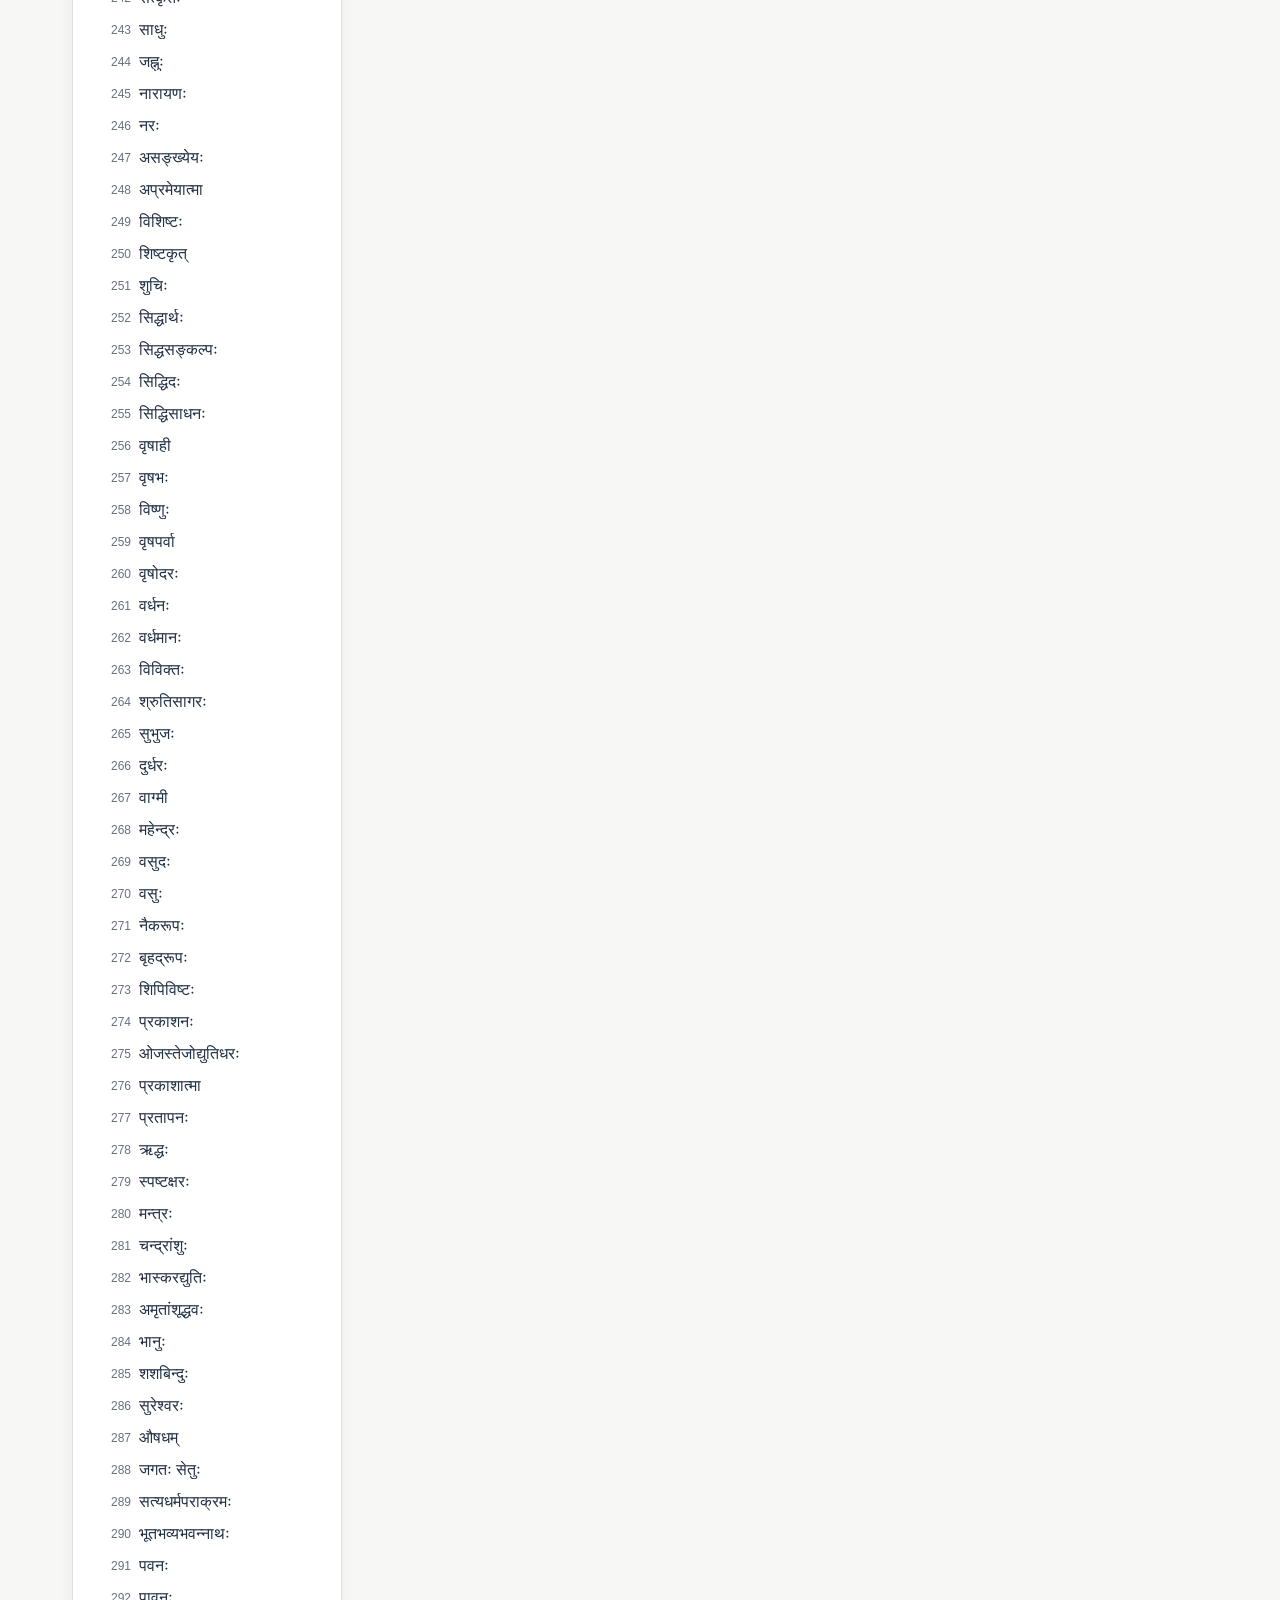
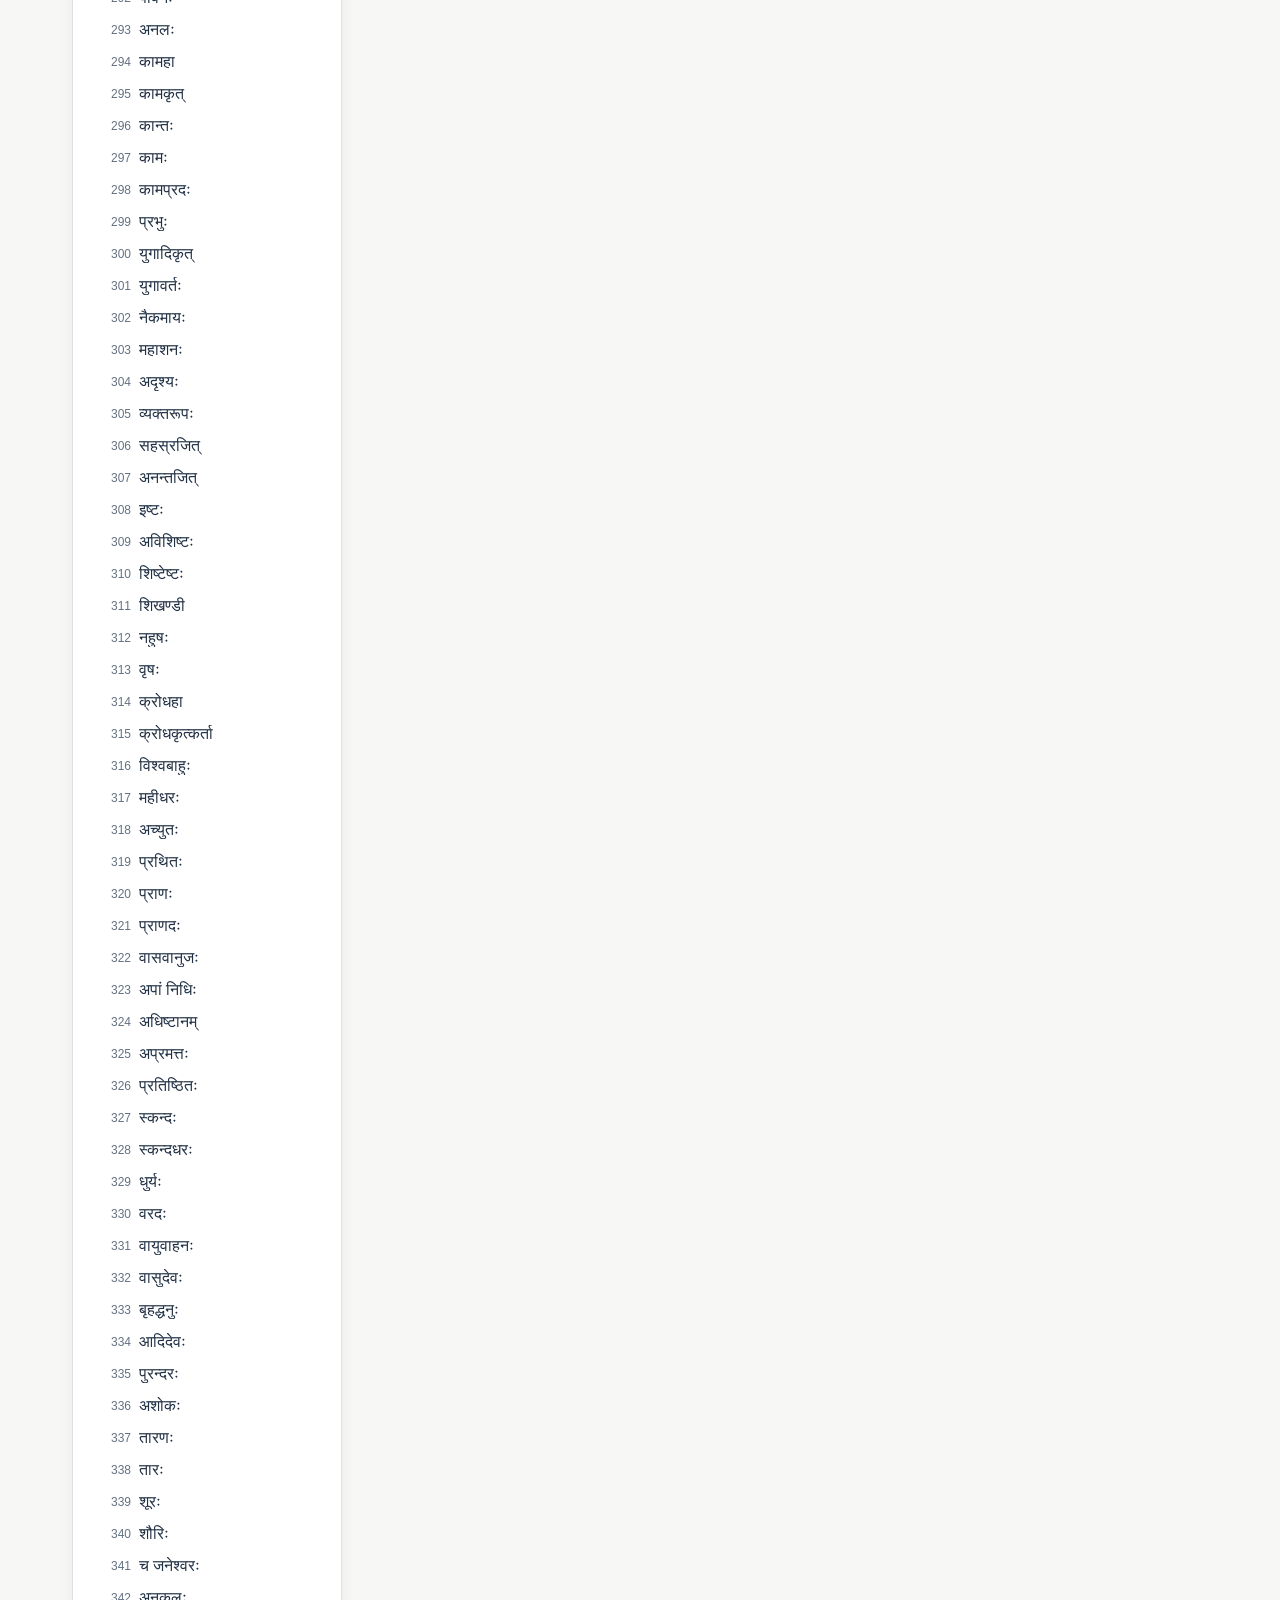
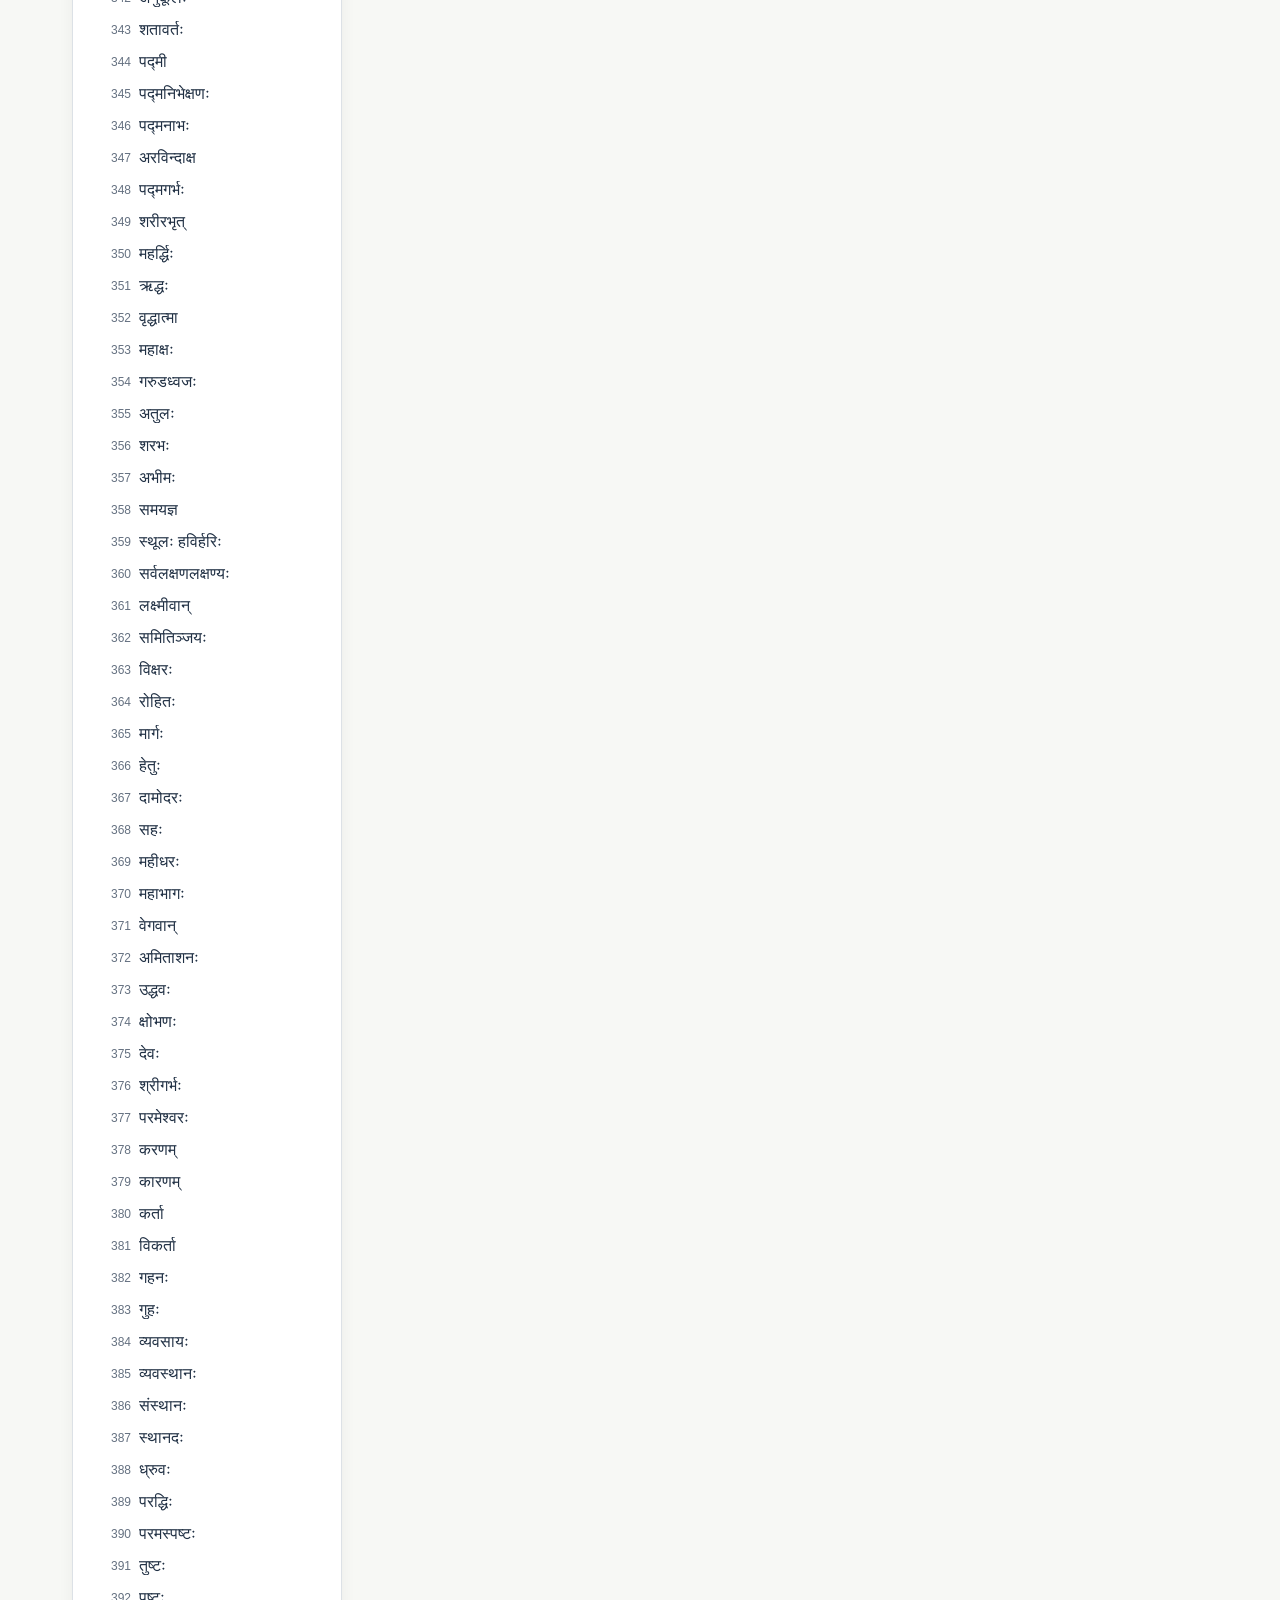
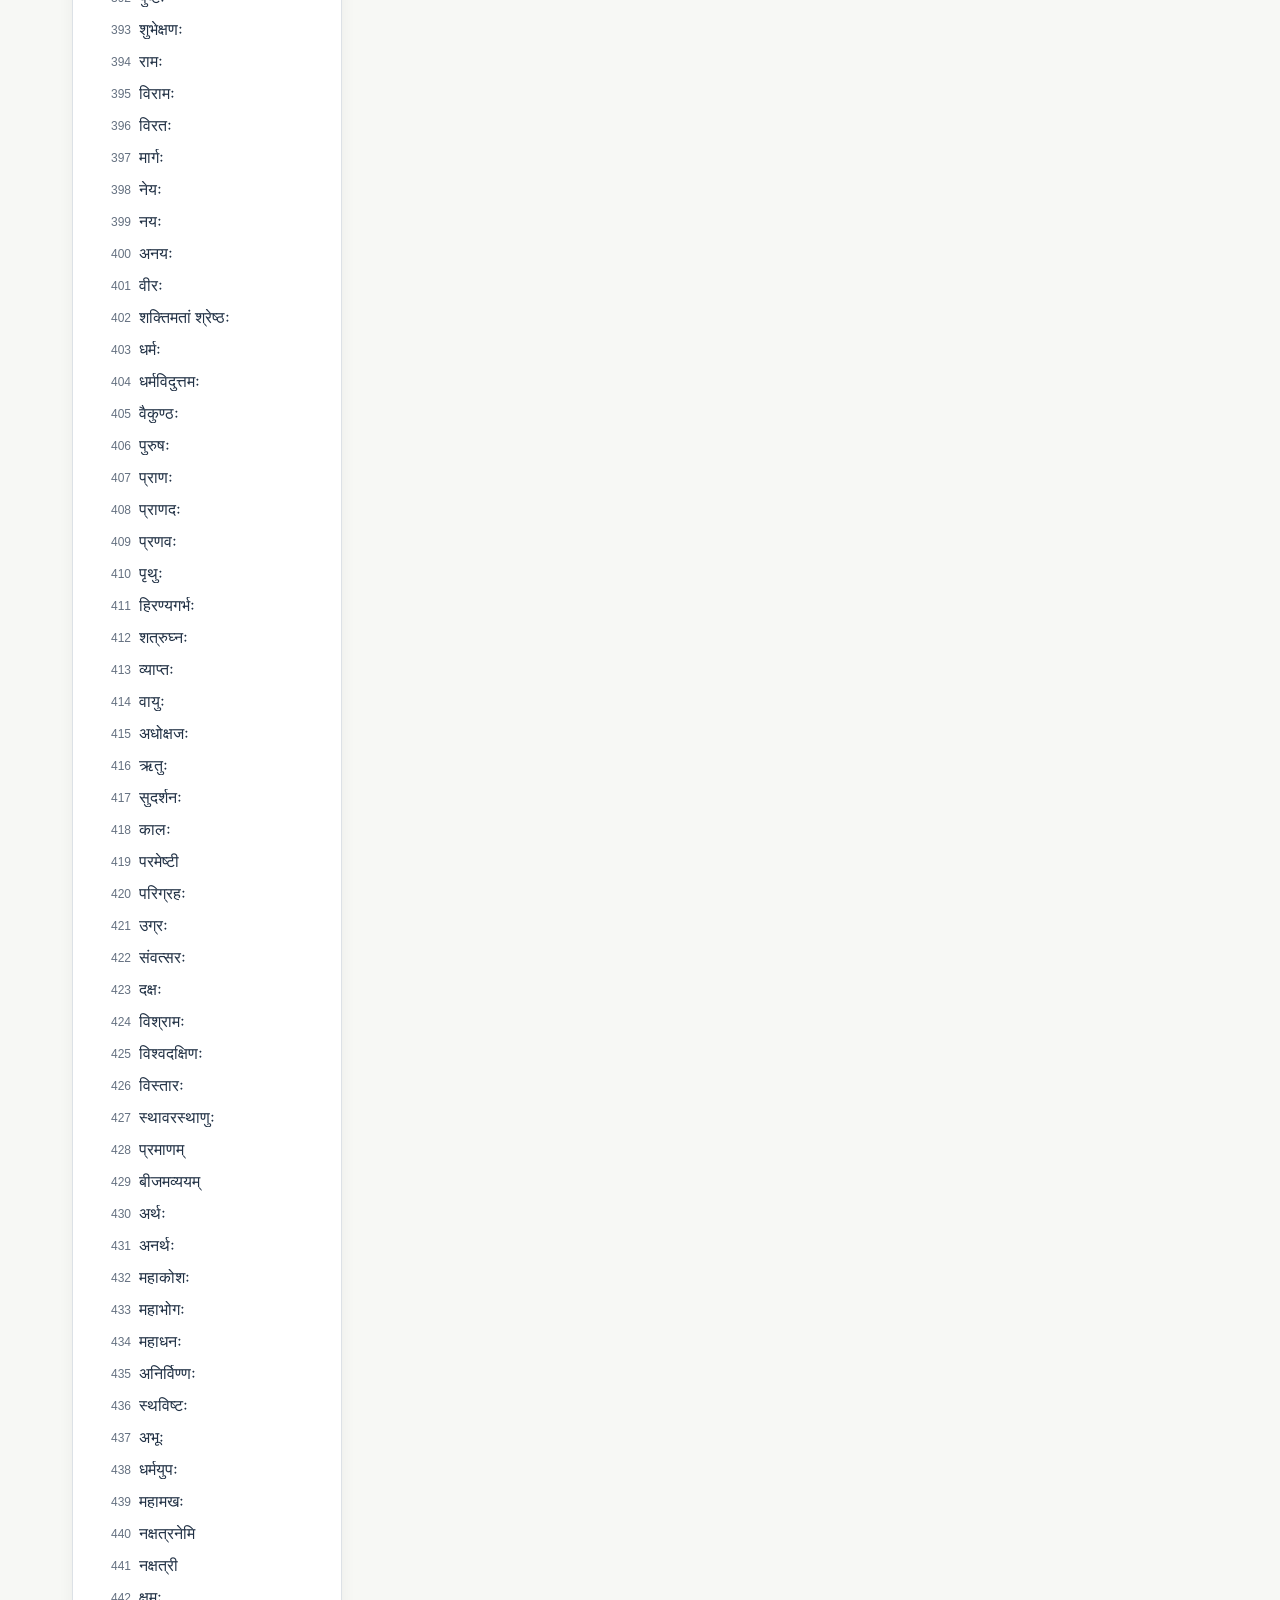
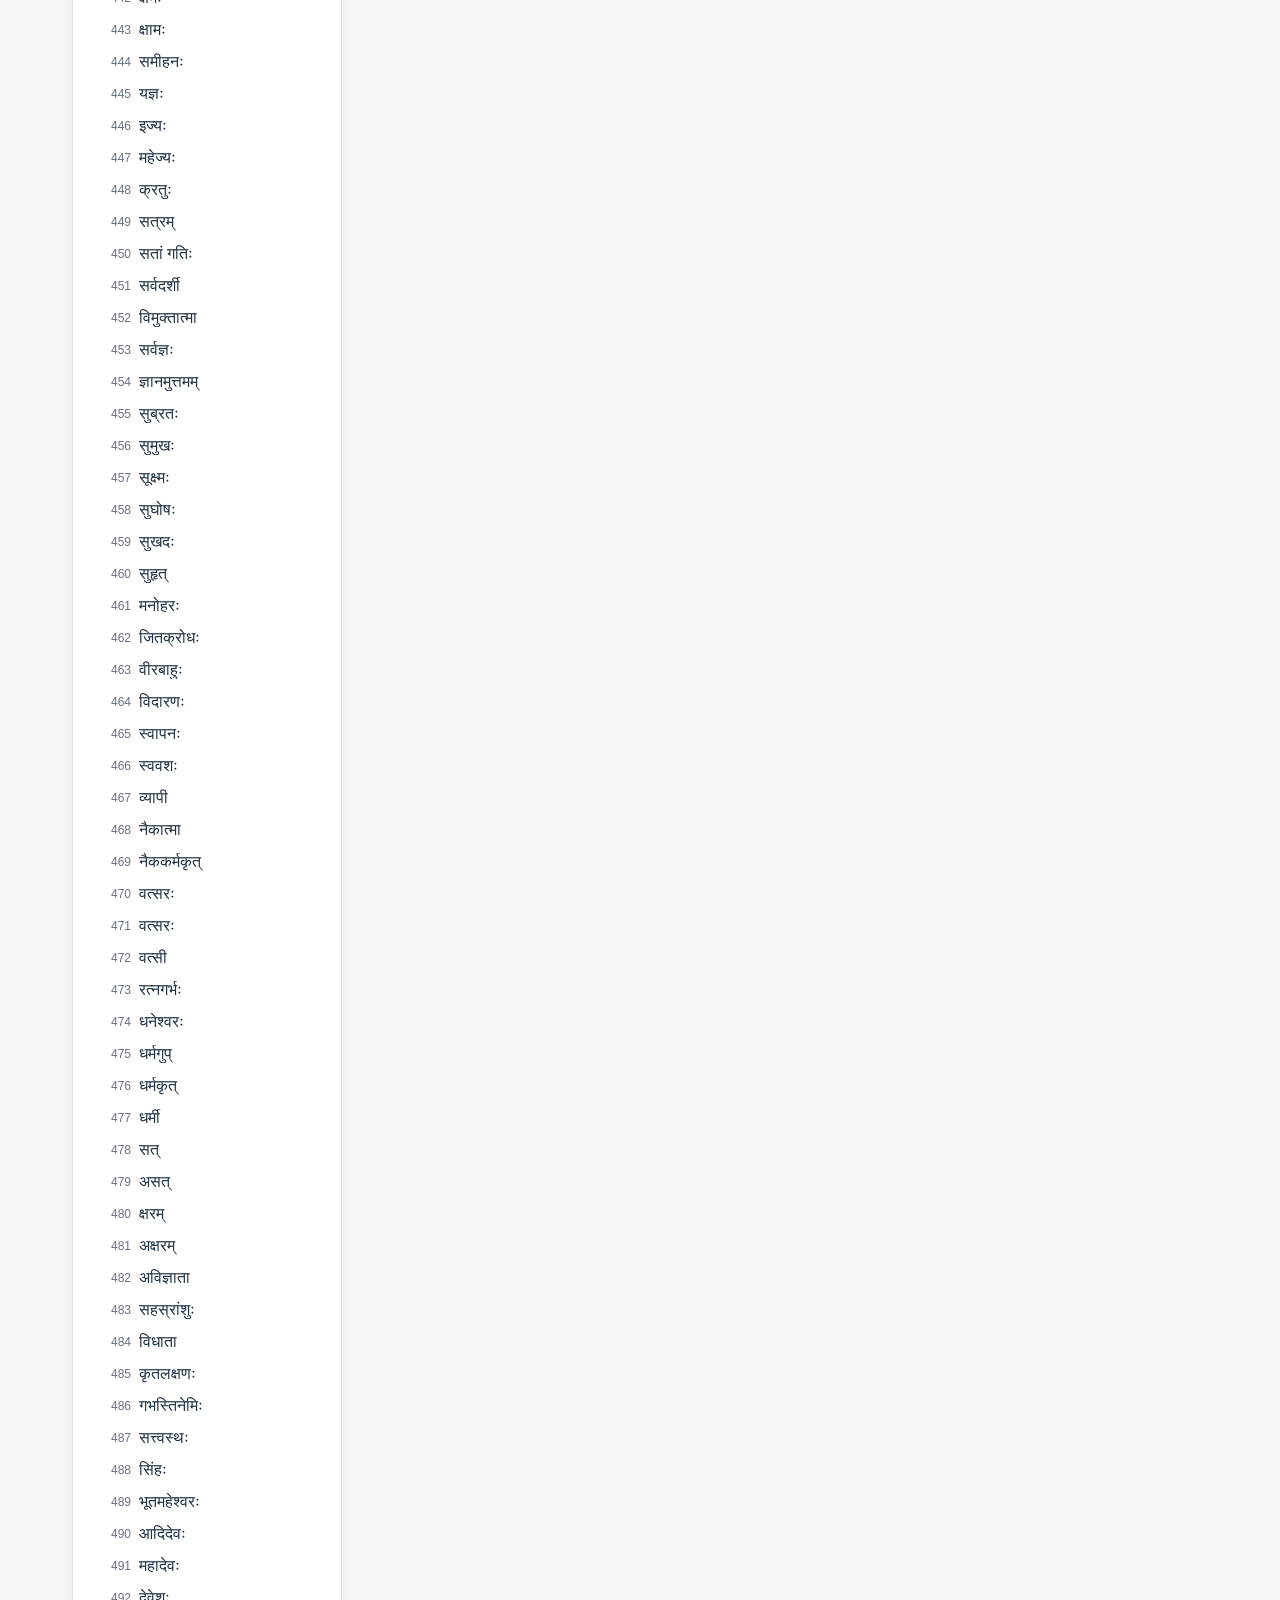
==== commit 4ee2f38b: "Fix scroll-to-top when switching nāmas (v20) Take explicit control of the .nama-list scroll: call sc" ====
--- a/docs/index.html
+++ b/docs/index.html
@@ -11,7 +11,7 @@
     <link rel="manifest" href="manifest.webmanifest?v=16">
     <link rel="icon" href="icon.svg" type="image/svg+xml">
     <link rel="apple-touch-icon" href="icon.svg">
-    <link rel="stylesheet" href="styles.css?v=19">
+    <link rel="stylesheet" href="styles.css?v=20">
   </head>
   <body>
     <main class="app-shell">
@@ -73,6 +73,6 @@
       <button id="closeHelpButton" type="button">Close</button>
     </dialog>
 
-    <script src="app.js?v=19"></script>
+    <script src="app.js?v=20"></script>
   </body>
 </html>
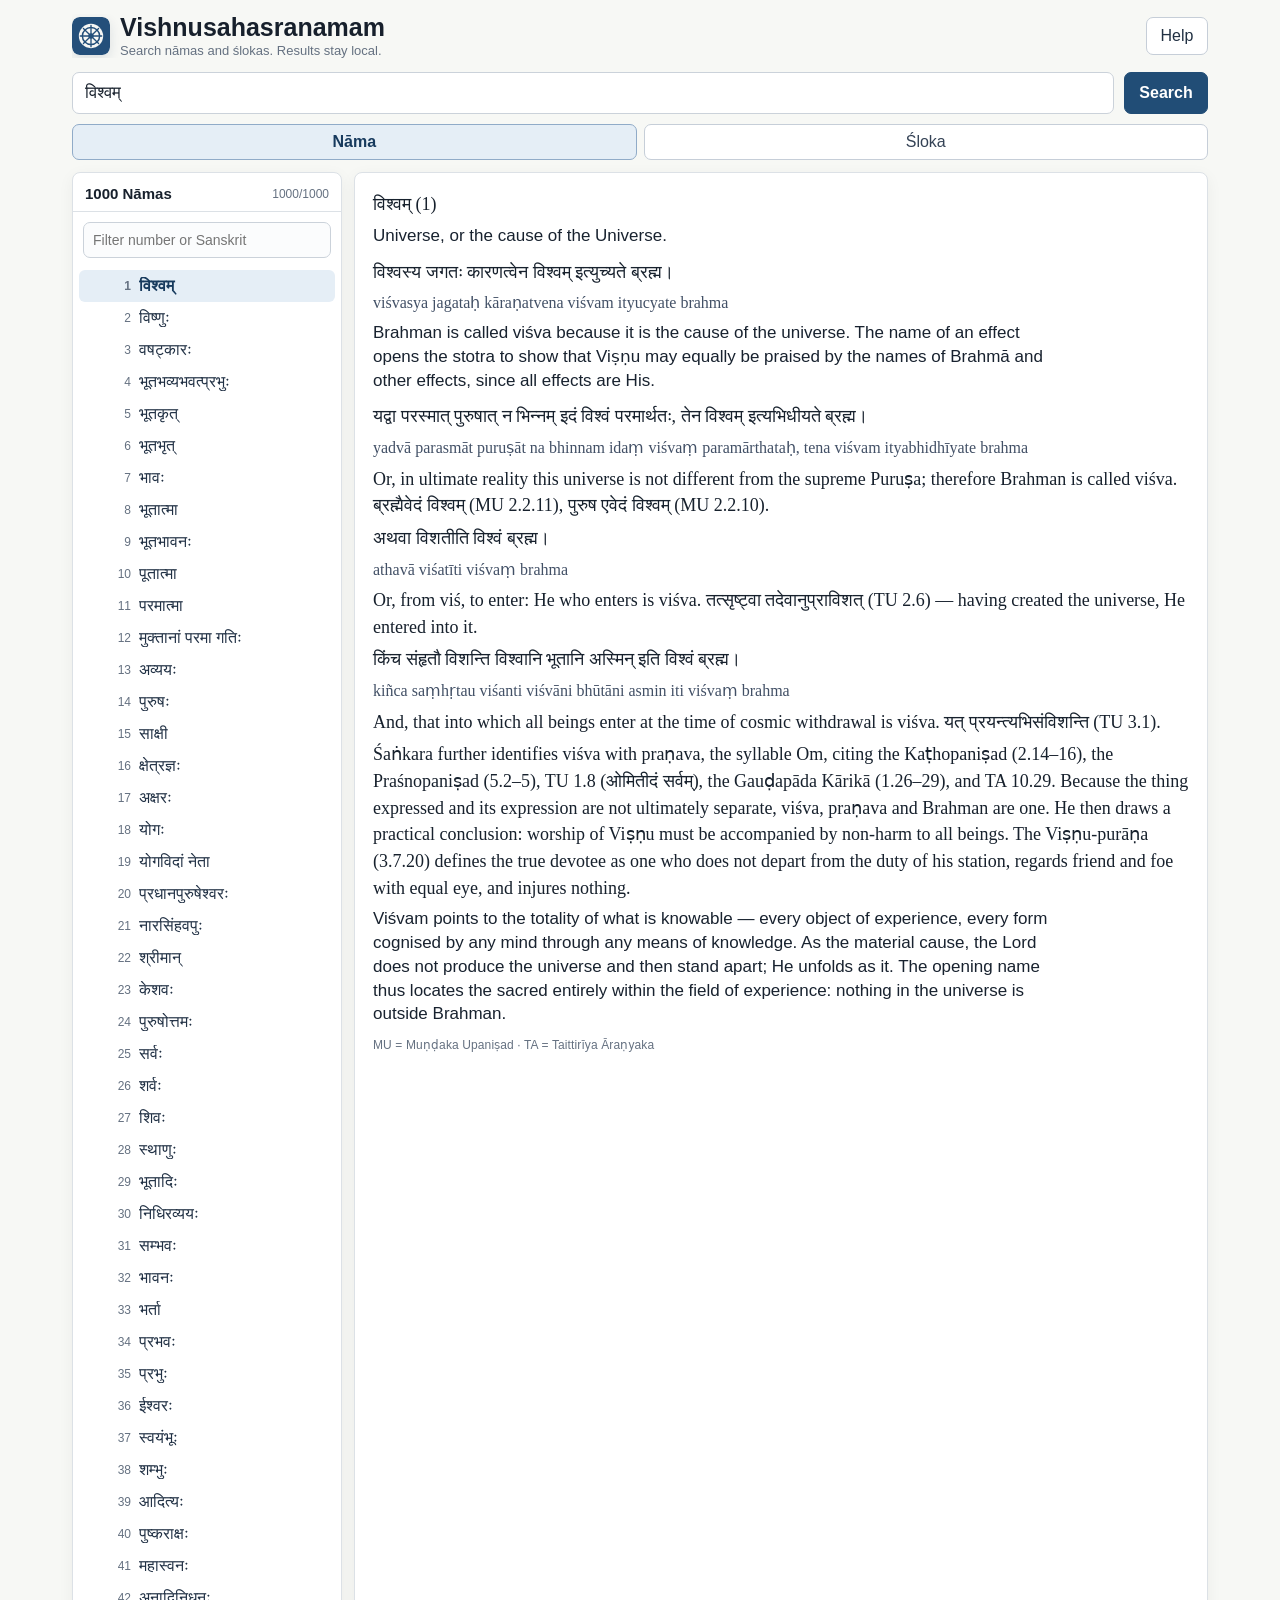
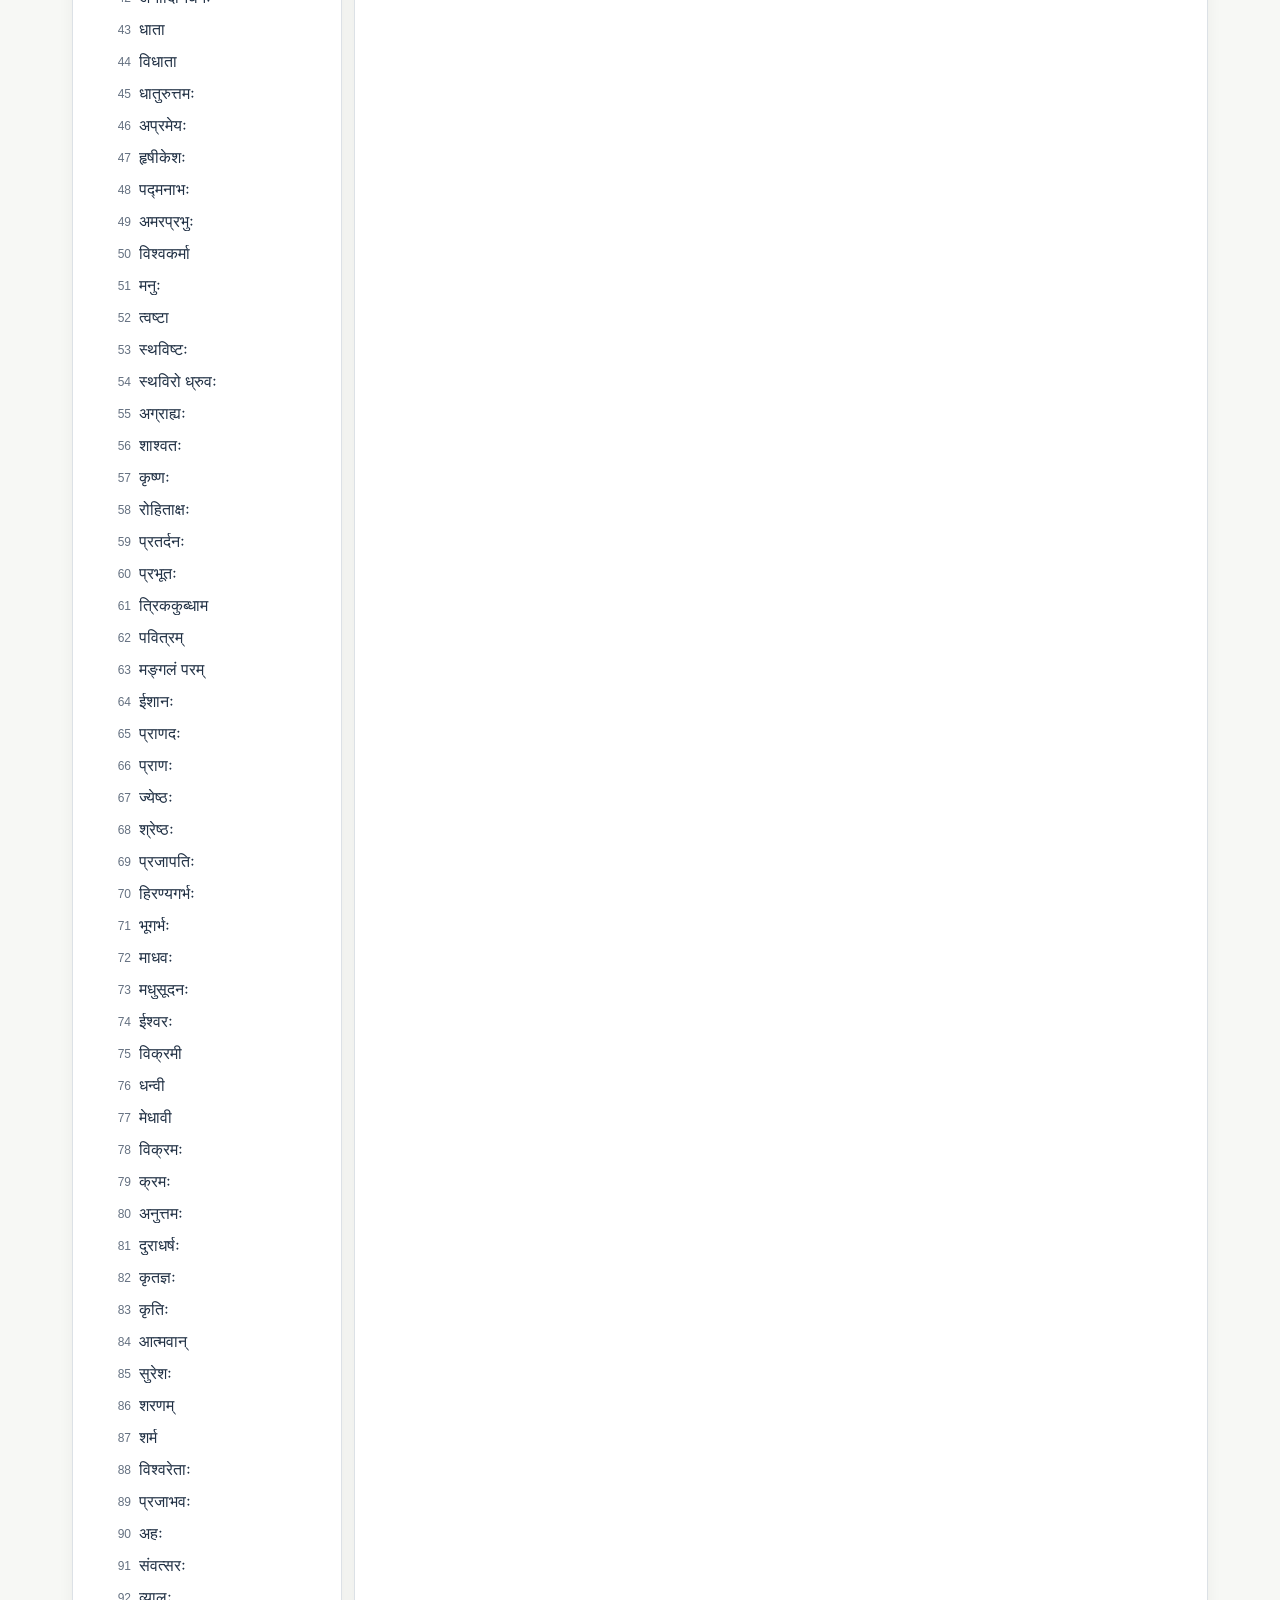
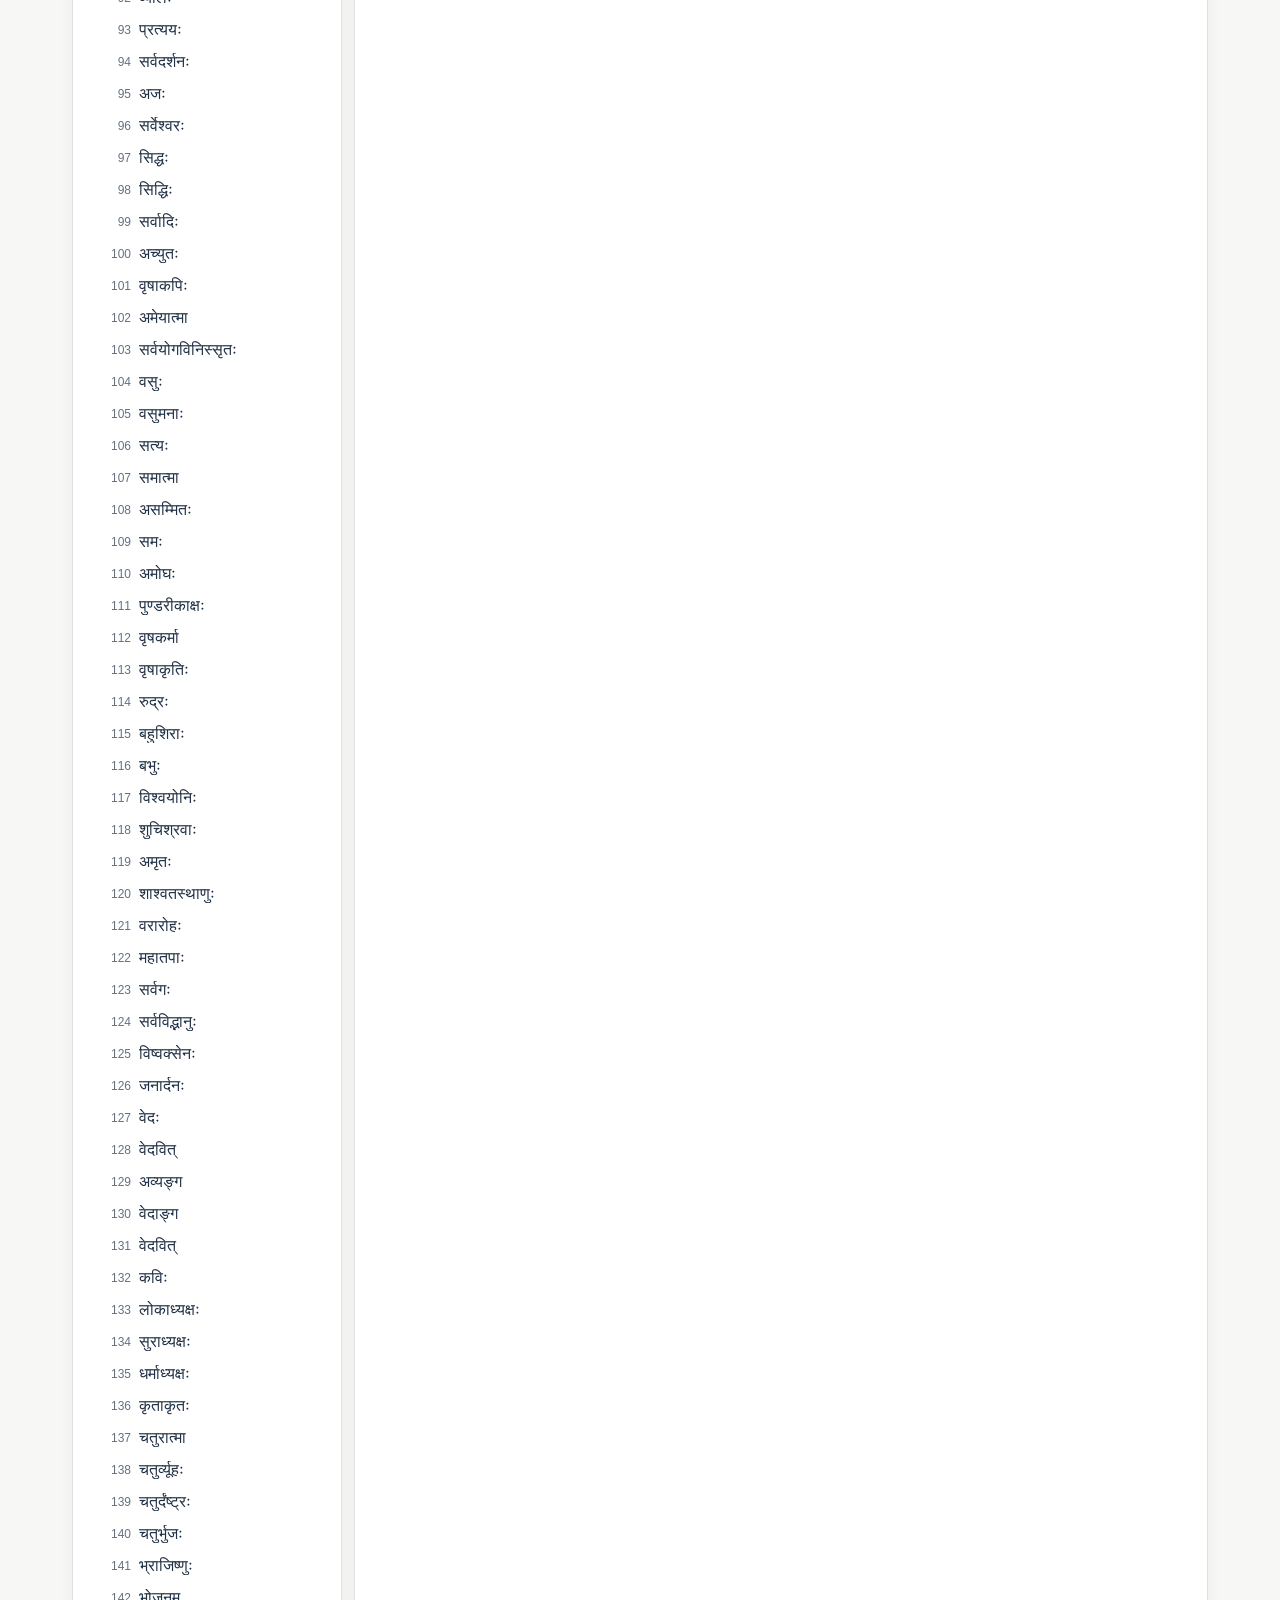
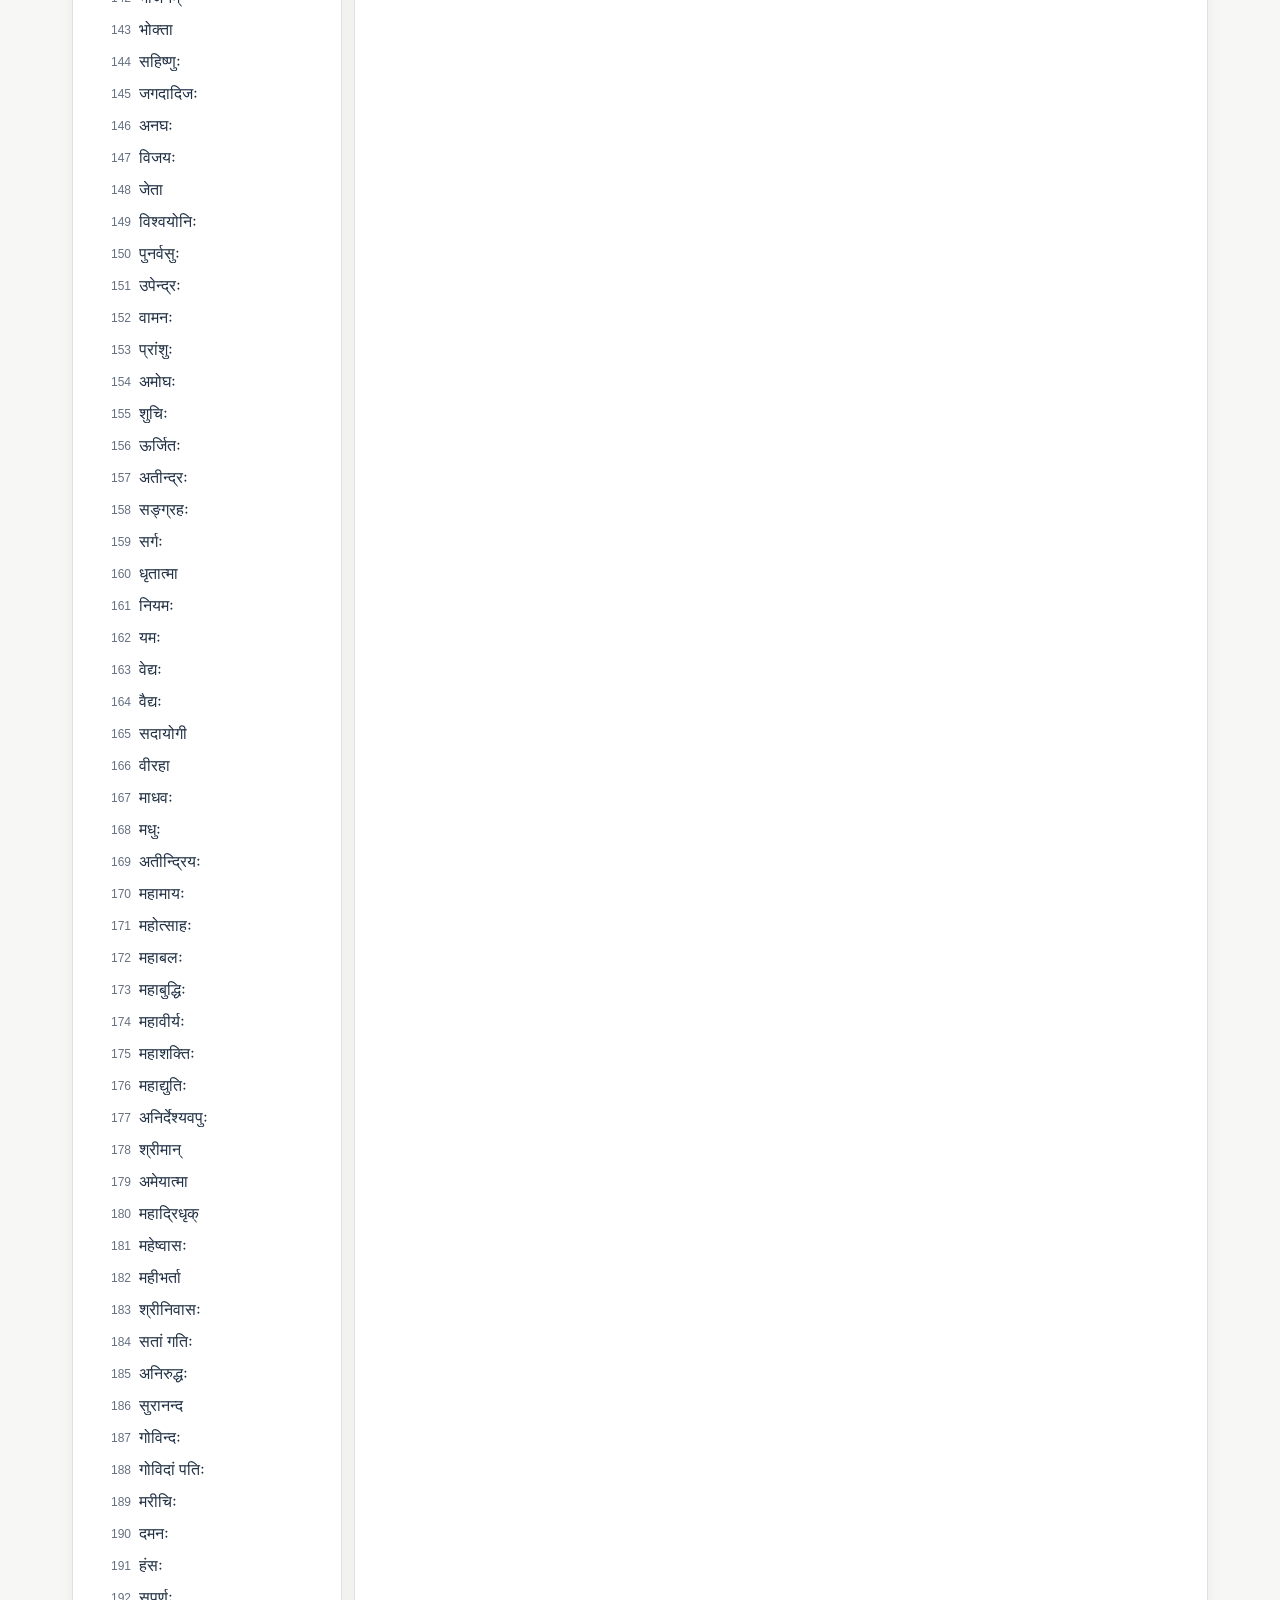
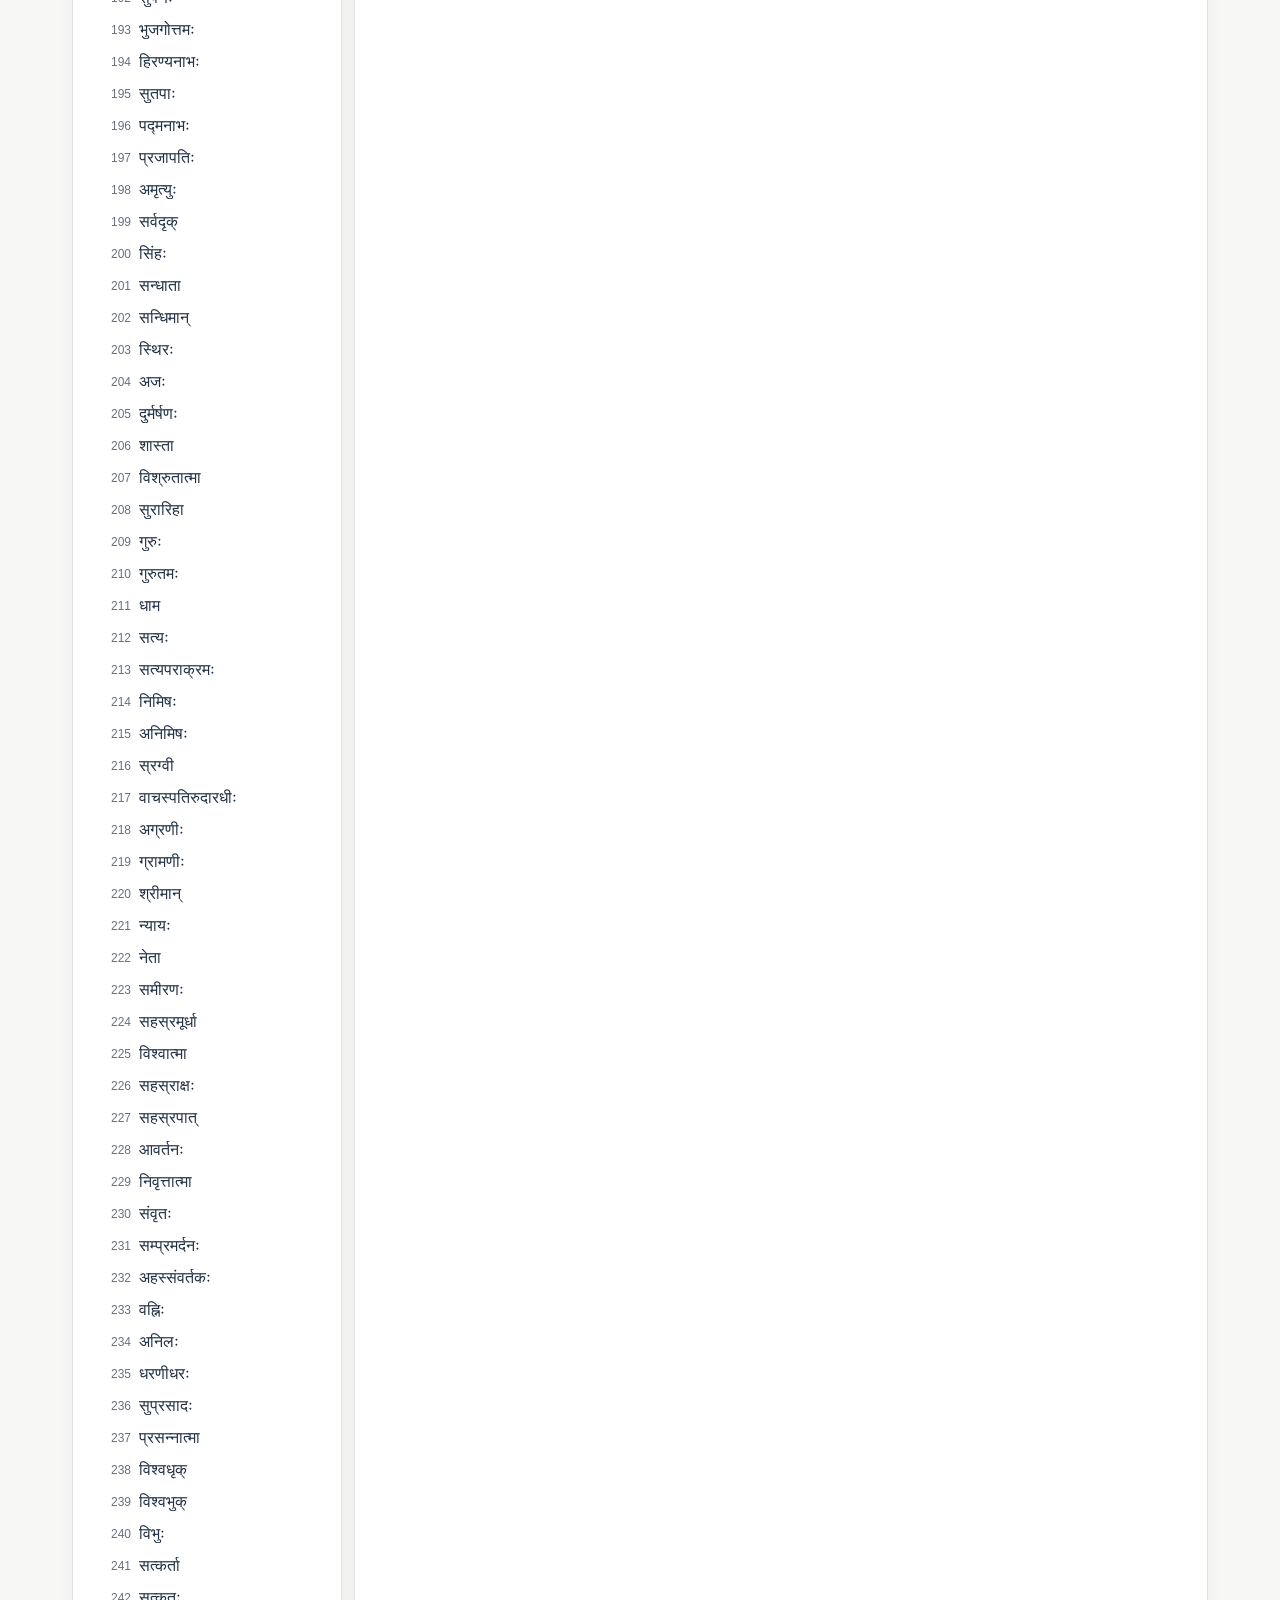
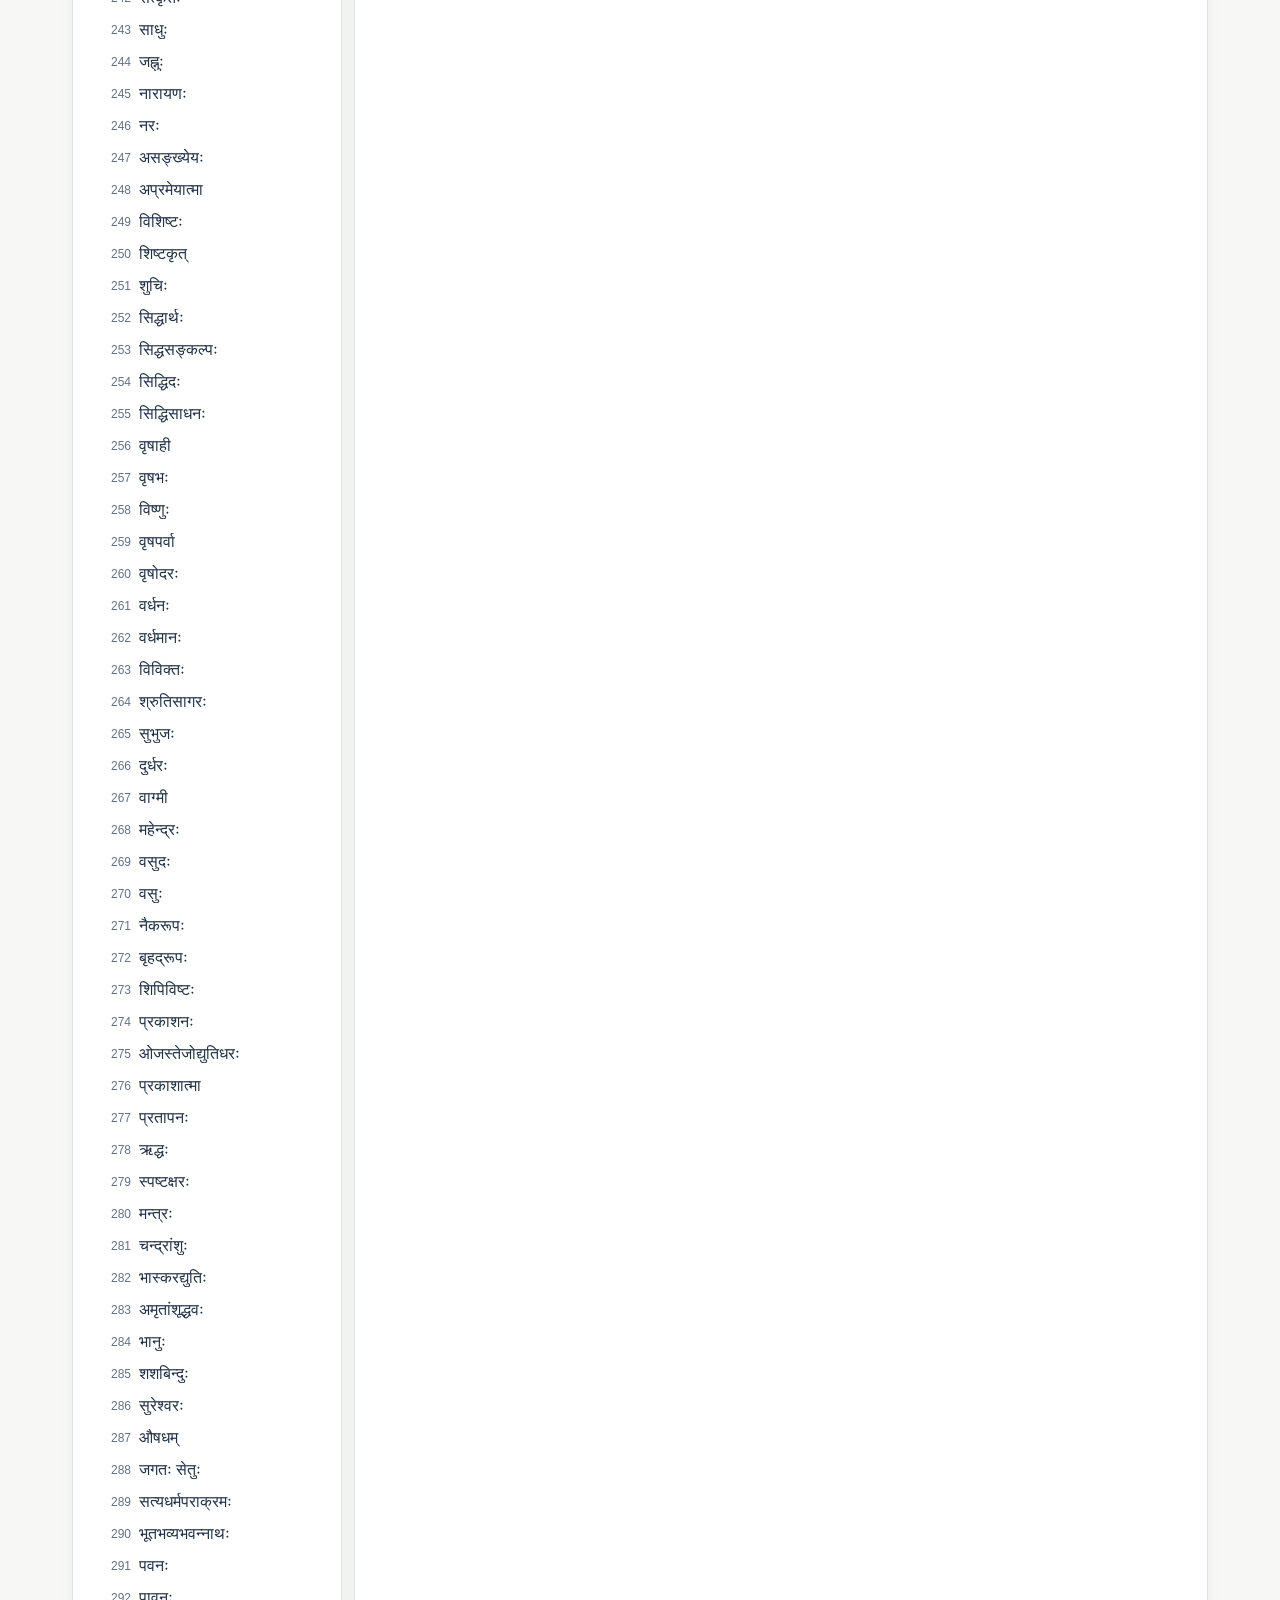
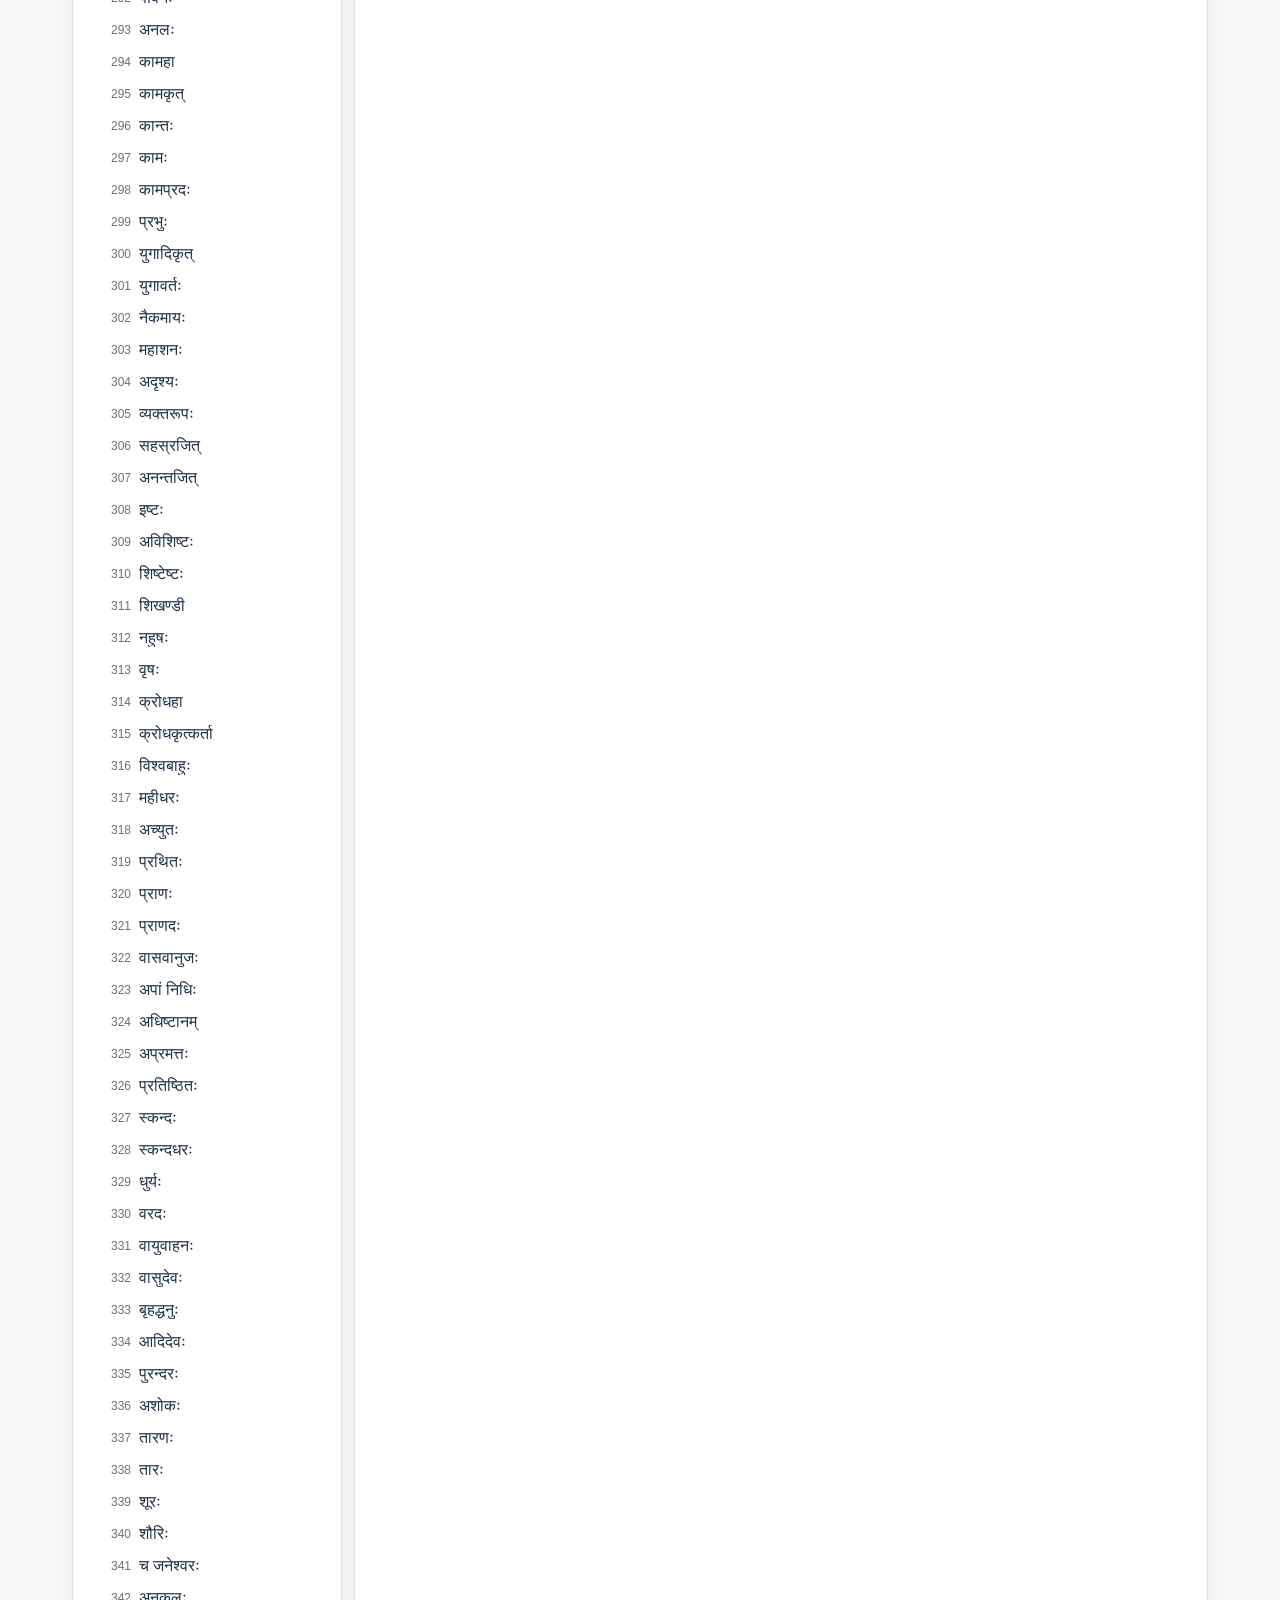
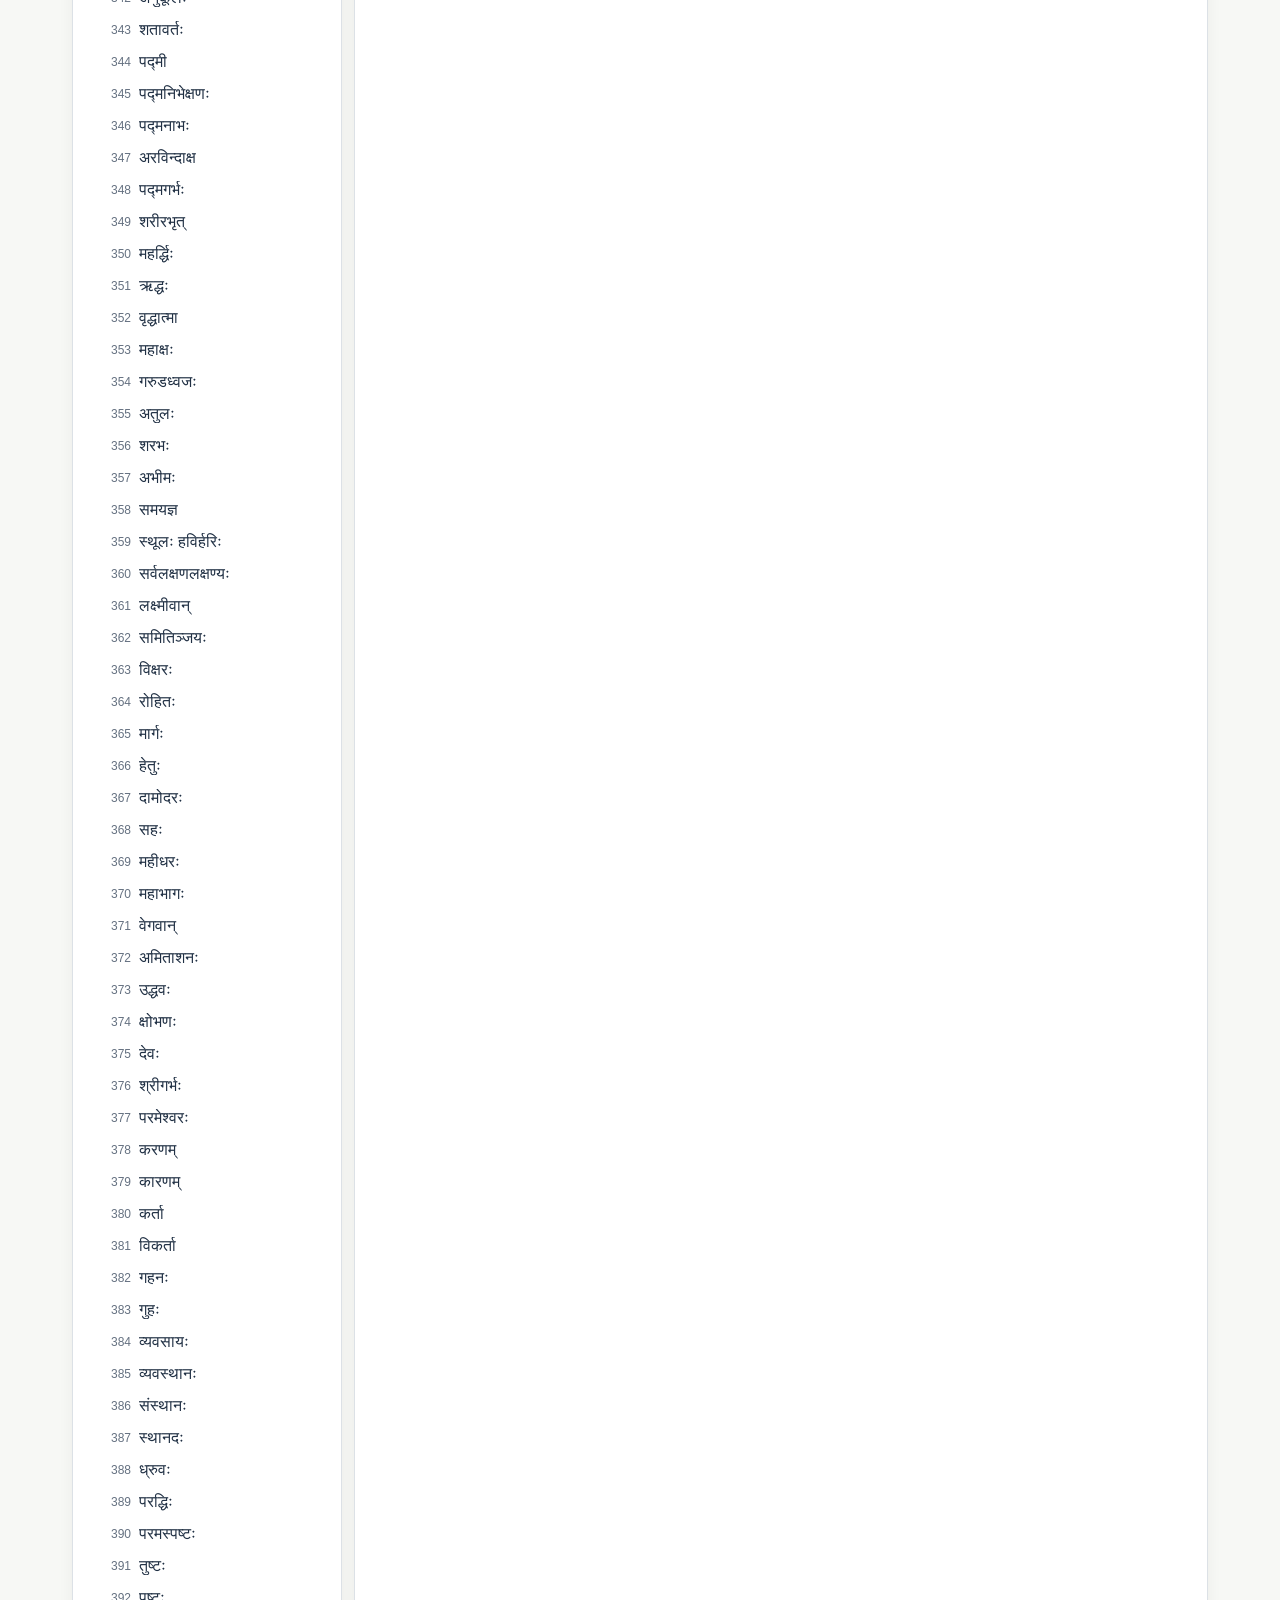
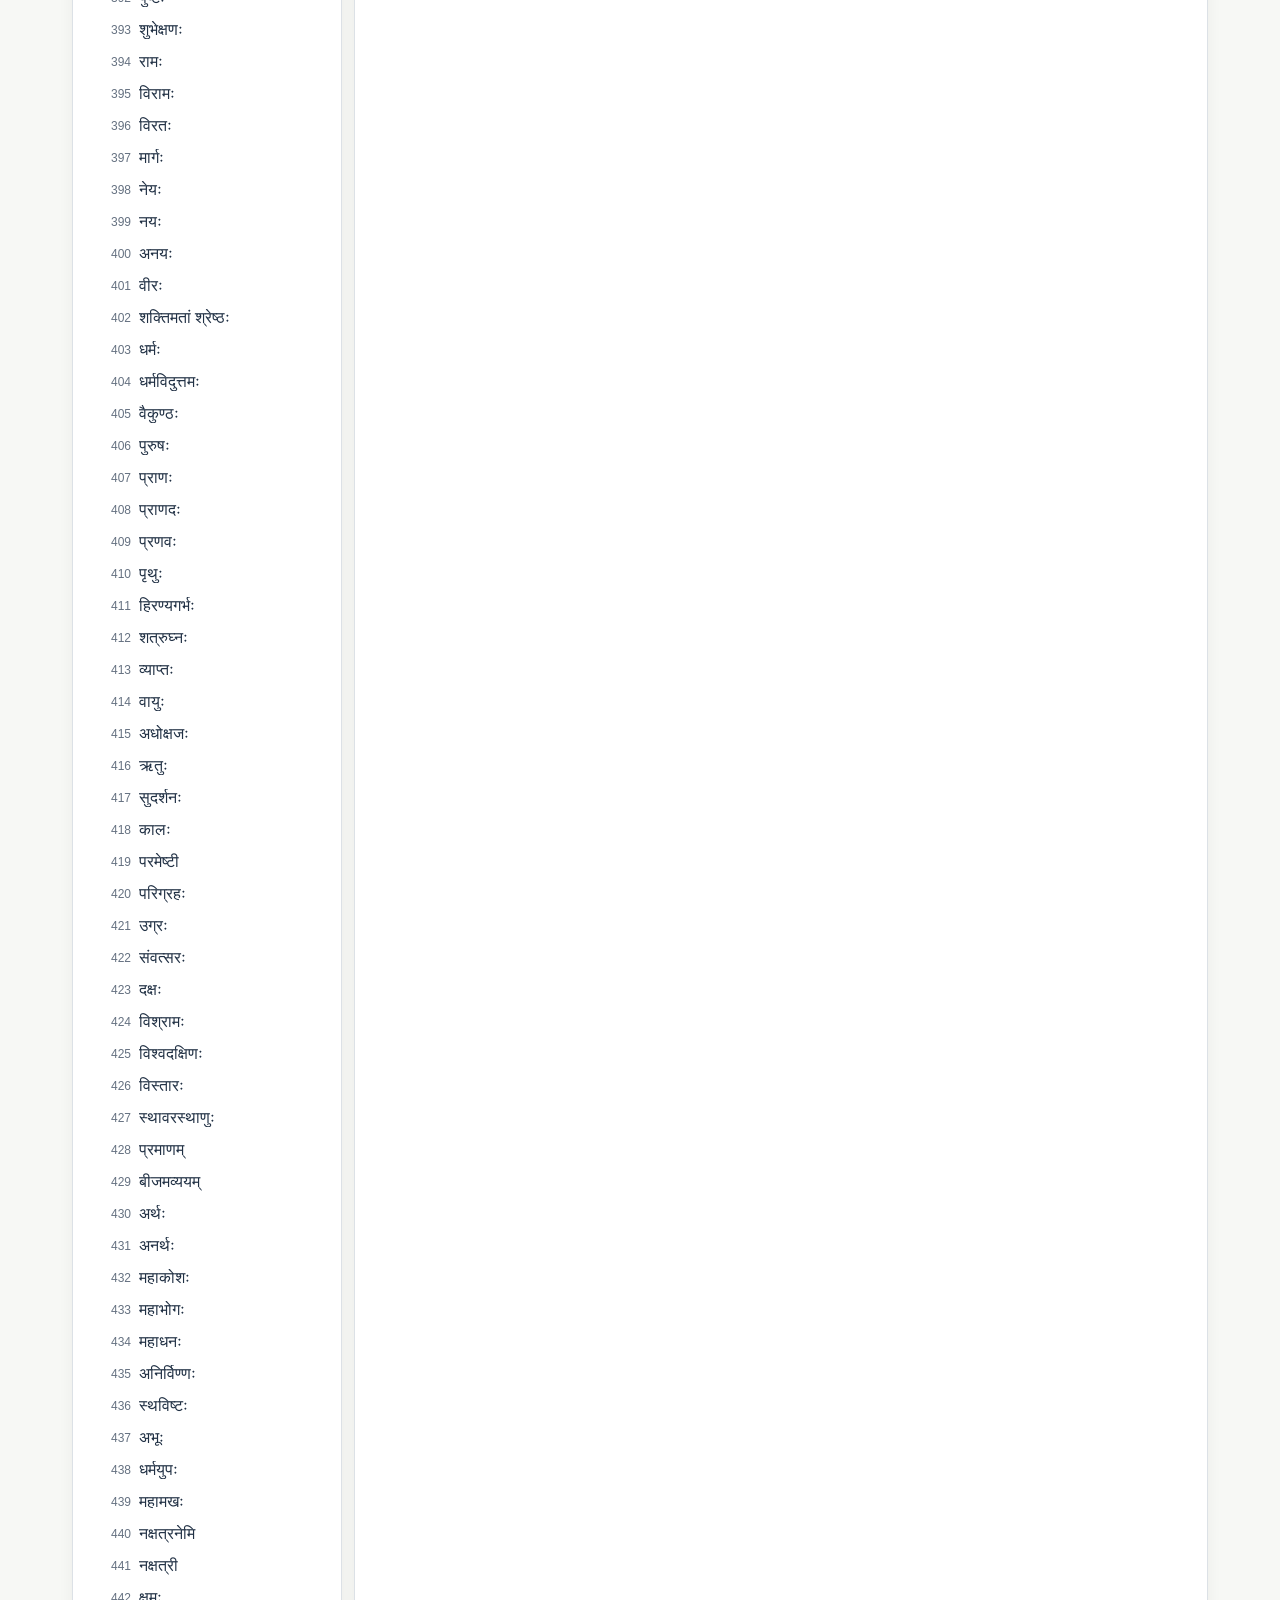
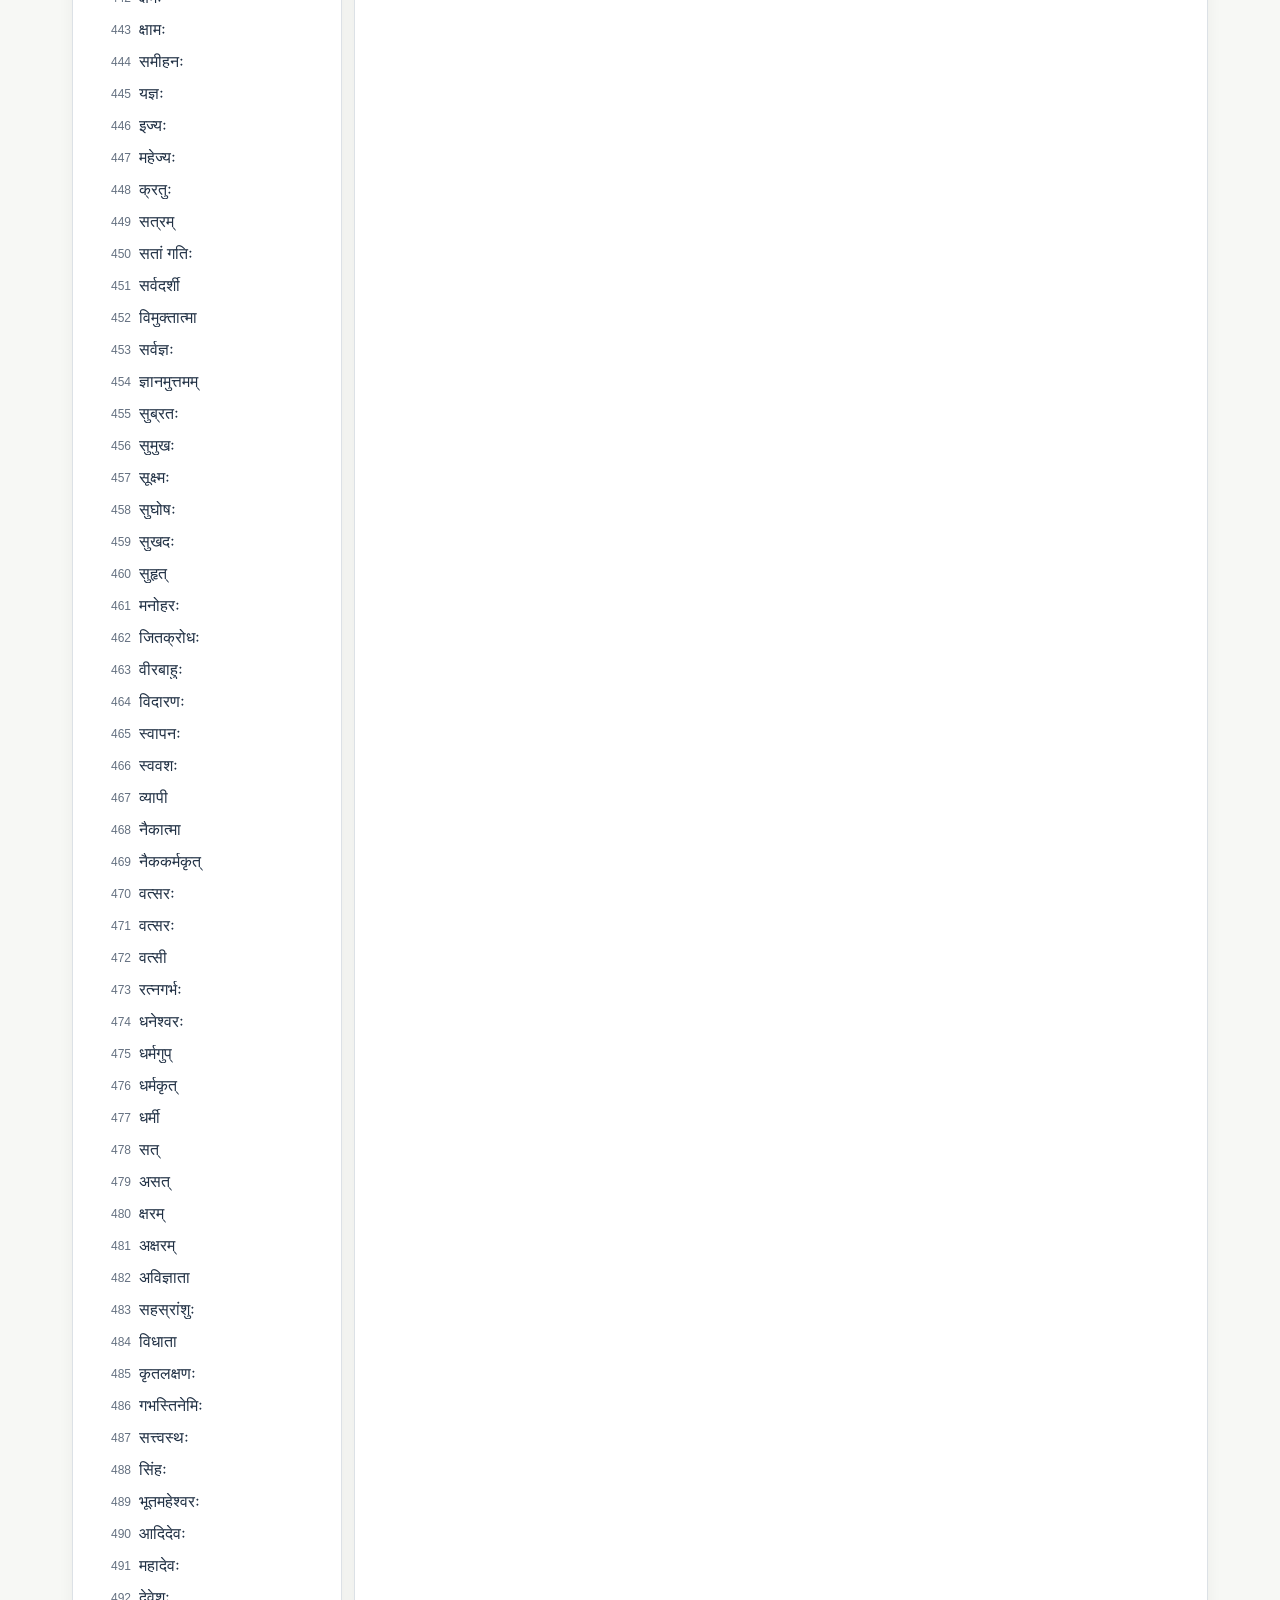
==== commit aed17f48: "Fix sentence splitter artifacts, left panel scroll, and search scroll (v21) - Add ASCII apostrophe t" ====
--- a/docs/index.html
+++ b/docs/index.html
@@ -11,7 +11,7 @@
     <link rel="manifest" href="manifest.webmanifest?v=16">
     <link rel="icon" href="icon.svg" type="image/svg+xml">
     <link rel="apple-touch-icon" href="icon.svg">
-    <link rel="stylesheet" href="styles.css?v=20">
+    <link rel="stylesheet" href="styles.css?v=21">
   </head>
   <body>
     <main class="app-shell">
@@ -45,7 +45,7 @@
             <span id="namaCount">Loading...</span>
           </div>
           <input id="namaFilter" class="nama-filter" autocomplete="off" autocapitalize="none" placeholder="Filter number or Sanskrit">
-          <div id="namaList" class="nama-list" role="listbox" aria-label="All 1000 Sanskrit nāmas"></div>
+          <div id="namaList" class="nama-list"></div>
         </aside>
 
         <section class="result-panel" aria-label="Result">
@@ -73,6 +73,6 @@
       <button id="closeHelpButton" type="button">Close</button>
     </dialog>
 
-    <script src="app.js?v=20"></script>
+    <script src="app.js?v=21"></script>
   </body>
 </html>
